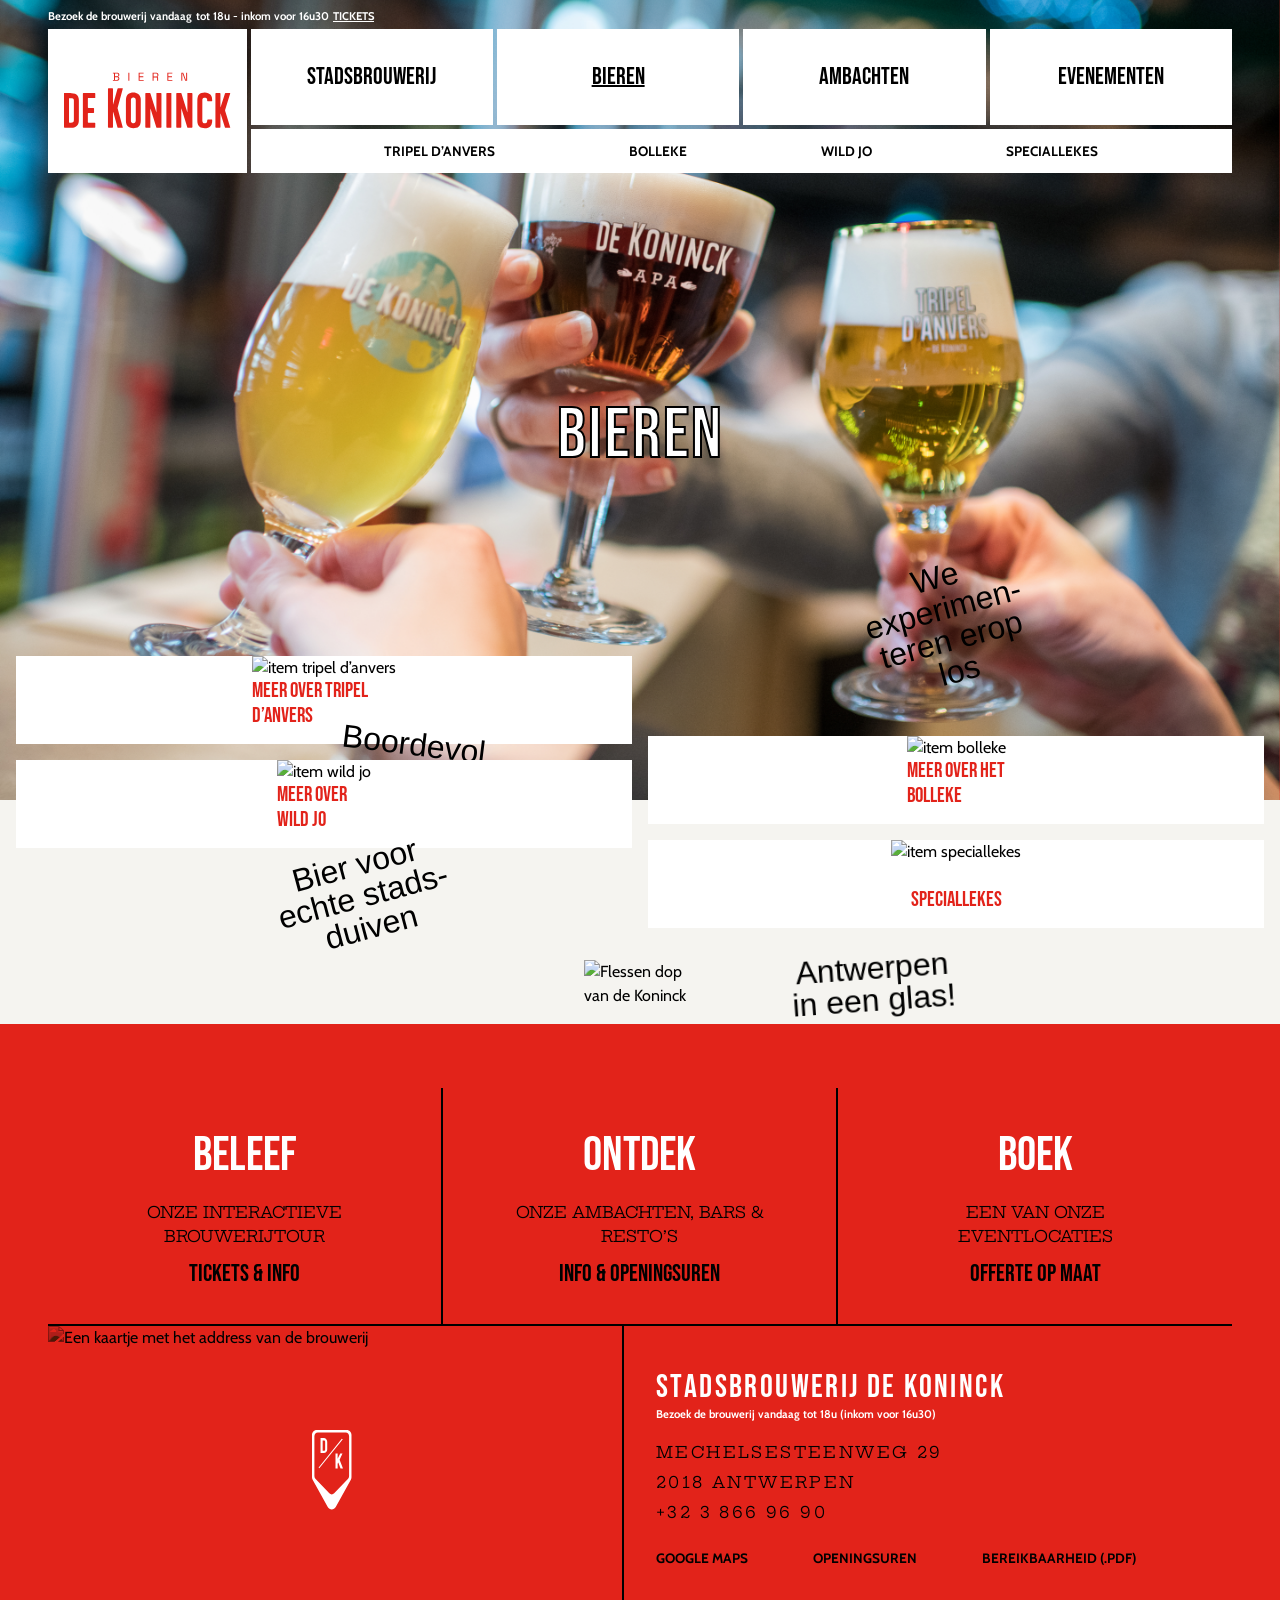
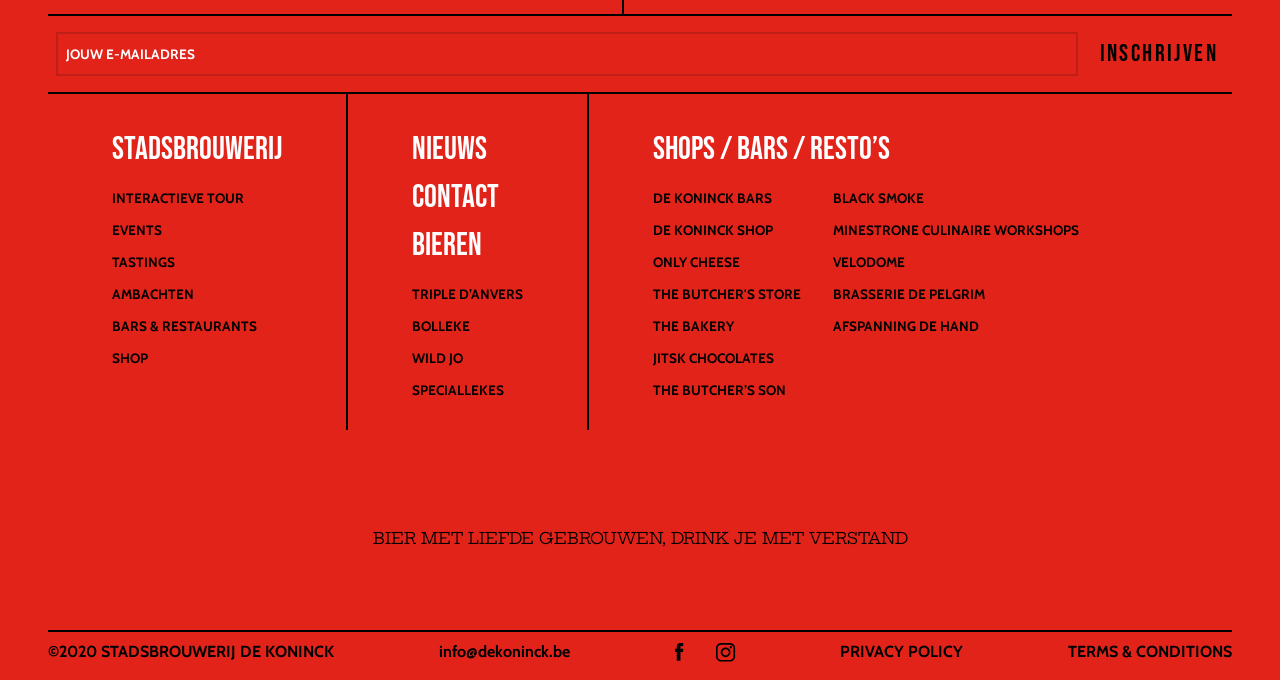
==== bieren.html @ d9da9f32 "Changed html titles" ====
<!doctype html>
<html lang="en">
  <head>
    <meta charset="UTF-8" />
    <meta name="viewport" content="width=device-width, initial-scale=1.0" />
    <meta name="robots" content="noindex,nofollow" />
    <link rel="preconnect" href="https://fonts.googleapis.com" />
    <link rel="preconnect" href="https://fonts.gstatic.com" crossorigin />
    <link
      href="https://fonts.googleapis.com/css2?family=Bebas+Neue&family=Cabin:ital,wght@0,400..700;1,400..700&family=Hepta+Slab:wght@1..900&family=Permanent+Marker&display=swap"
      rel="stylesheet" />
    <link rel="stylesheet" href="static/css/reset.css" />
    <link rel="stylesheet" href="static/css/variables.css" />
    <link rel="stylesheet" href="static/css/style.css" />
    <link rel="stylesheet" href="static/css/navigation.css" />
    <link rel="stylesheet" href="static/css/hero.css" />
    <link rel="stylesheet" href="static/css/footer.css" />
    <title>Bieren</title>
  </head>
  <body>
    <header>
      <div class="top">
        <p class="top__text">Bezoek de brouwerij vandaag<span>tot 18u - inkom voor 16u30</span><a href="#">Tickets</a></p>
        <button class="top__button"></button>
      </div>
      <nav class="nav">
        <a class="nav__logo" href="index.html">
          <svg xmlns="http://www.w3.org/2000/svg" width="201" height="67" viewBox="0 0 201 67" fill="none">
            <path
              fill-rule="evenodd"
              clip-rule="evenodd"
              d="M111.52 47.5872C111.52 47.3444 111.52 47.1016 111.52 46.8588C111.517 39.7629 111.513 32.6669 111.51 25.571C111.51 24.582 111.512 24.5815 112.53 24.5815C113.911 24.5809 115.295 24.6191 116.674 24.5655C117.392 24.5382 117.579 24.769 117.577 25.4787C117.555 36.5794 117.561 47.6796 117.561 58.7803C117.561 61.0284 117.542 63.2771 117.58 65.5246C117.591 66.1835 117.37 66.3784 116.732 66.3625C115.234 66.3249 113.734 66.3317 112.236 66.3573C111.739 66.3659 111.476 66.2177 111.323 65.7201C109.159 58.7427 106.979 51.771 104.802 44.7982C104.638 44.2727 104.47 43.7483 104.168 43.253C104.168 44.1057 104.168 44.959 104.168 45.8117C104.172 52.3222 104.176 58.8328 104.179 65.3433C104.18 66.3477 104.177 66.3494 103.161 66.3505C101.756 66.3522 100.35 66.3271 98.9461 66.3619C98.3209 66.3773 98.098 66.2046 98.0991 65.5337C98.1219 54.1759 98.1185 42.8175 98.1208 31.4591C98.1208 29.4219 98.1373 27.3842 98.1054 25.3476C98.0968 24.7747 98.2587 24.5621 98.8498 24.5735C100.395 24.6026 101.941 24.5969 103.486 24.5667C104.004 24.5564 104.215 24.7605 104.364 25.2421C106.606 32.4646 108.868 39.6802 111.127 46.8976C111.201 47.1347 111.289 47.3678 111.372 47.6026C111.421 47.5975 111.471 47.5924 111.52 47.5872Z"
              fill="#E2231A" />
            <path
              fill-rule="evenodd"
              clip-rule="evenodd"
              d="M141.49 43.2279V44.7573C141.493 51.6879 141.49 58.6185 141.509 65.5491C141.511 66.1454 141.365 66.3853 140.725 66.3682C139.227 66.3272 137.728 66.3352 136.23 66.366C135.648 66.3779 135.455 66.1761 135.455 65.5965C135.467 52.1798 135.467 38.7637 135.455 25.347C135.454 24.7719 135.634 24.5604 136.216 24.5707C137.761 24.5975 139.307 24.5929 140.851 24.569C141.329 24.5616 141.56 24.7263 141.703 25.1897C143.448 30.8236 145.211 36.4524 146.97 42.0828C147.5 43.7808 148.029 45.4794 148.562 47.1763C148.601 47.3017 148.662 47.4203 148.873 47.5297V46.7426C148.871 39.6945 148.869 32.647 148.867 25.5996C148.866 24.5781 148.864 24.5781 149.853 24.5781C151.257 24.5781 152.663 24.6106 154.067 24.5644C154.76 24.5416 154.931 24.7981 154.93 25.4565C154.913 36.8588 154.917 48.2616 154.917 59.6645C154.917 61.6076 154.899 63.5519 154.937 65.4944C154.951 66.1801 154.706 66.3808 154.041 66.3625C152.543 66.3221 151.044 66.3375 149.546 66.362C149.068 66.3699 148.829 66.1967 148.688 65.7401C147.171 60.8438 145.639 55.9515 144.111 51.0586C143.294 48.4474 142.475 45.8374 141.657 43.2268C141.601 43.2274 141.546 43.2279 141.49 43.2279Z"
              fill="#E2231A" />
            <path
              fill-rule="evenodd"
              clip-rule="evenodd"
              d="M70.9769 18.906C70.7255 19.8699 70.5044 20.7466 70.2678 21.6192C68.4108 28.4649 66.5474 35.3089 64.7024 42.1581C64.6226 42.4545 64.6414 42.8118 64.7223 43.1111C66.731 50.5467 68.7545 57.9778 70.7723 65.4106C70.8435 65.6728 70.8834 65.9436 70.9655 66.3477C70.473 66.3477 70.0843 66.3477 69.695 66.3477C68.2671 66.3483 66.8381 66.33 65.4097 66.3597C64.8796 66.3711 64.626 66.2121 64.4778 65.6728C62.953 60.1193 61.4015 54.5732 59.8556 49.0254C59.6459 48.2724 59.4287 47.5212 59.0873 46.7904C59.0873 48.0228 59.0861 49.2551 59.0879 50.4869C59.0924 55.475 59.085 60.4636 59.1192 65.4511C59.1243 66.1642 58.9208 66.391 58.2066 66.3654C56.7799 66.3147 55.3492 66.3215 53.9219 66.362C53.2533 66.3819 53.0299 66.1625 53.0327 65.487C53.0527 60.3821 53.0396 55.2766 53.0402 50.1717C53.0419 40.1722 53.0459 30.1727 53.0493 20.1732C53.0493 19.9623 53.0664 19.7496 53.0476 19.541C52.998 18.9841 53.2528 18.8131 53.792 18.8228C55.2899 18.8508 56.7902 18.8684 58.2876 18.82C58.9642 18.7977 59.1095 19.0554 59.1078 19.671C59.0884 25.6657 59.0936 31.6609 59.0913 37.6562C59.0913 37.8637 59.0913 38.0706 59.24 38.3145C59.3461 37.9537 59.4572 37.5935 59.5581 37.231C61.1974 31.3452 62.8436 25.4605 64.4618 19.5684C64.614 19.0138 64.8483 18.8143 65.424 18.8268C67.0154 18.8604 68.6086 18.8325 70.2011 18.8354C70.4246 18.8359 70.648 18.8747 70.9769 18.906Z"
              fill="#E2231A" />
            <path
              fill-rule="evenodd"
              clip-rule="evenodd"
              d="M86.5964 45.4748C86.5964 42.5724 86.5964 39.6705 86.5964 36.7681C86.5964 35.4343 86.6152 34.0993 86.589 32.7661C86.561 31.3656 85.9209 30.4753 84.7735 30.1538C82.3453 29.4738 80.7322 30.6799 80.7208 33.1845C80.7202 33.2552 80.7214 33.3253 80.7214 33.3954C80.7237 39.4807 80.7271 45.566 80.7288 51.6508C80.7288 53.7809 80.7123 55.911 80.7276 58.0405C80.7362 59.1885 81.0873 60.1768 82.2518 60.6522C84.6356 61.6252 86.5947 60.3165 86.5952 57.7623C86.5964 53.6663 86.5952 49.5708 86.5964 45.4748ZM74.6896 45.4743C74.6891 41.2819 74.6429 37.089 74.7164 32.8978C74.7398 31.5811 74.9473 30.2302 75.3132 28.9653C76.0223 26.5143 77.7785 25.0415 80.2181 24.4042C82.4565 23.8188 84.7222 23.8125 86.9646 24.366C90.0466 25.1264 91.7925 27.175 92.3802 30.2416C92.5295 31.0202 92.619 31.8222 92.6207 32.6139C92.6384 41.1388 92.6583 49.6643 92.6047 58.1887C92.5968 59.4786 92.3511 60.8067 91.9766 62.0453C91.2635 64.404 89.5501 65.8358 87.204 66.4788C84.9 67.1097 82.5659 67.1172 80.2551 66.5181C77.2734 65.7452 75.5543 63.7513 74.9638 60.7708C74.8014 59.9488 74.7079 59.0995 74.7022 58.2616C74.6765 53.9992 74.6908 49.7367 74.6896 45.4743Z"
              fill="#E2231A" />
            <path
              fill-rule="evenodd"
              clip-rule="evenodd"
              d="M6.04259 30.6885V31.6113C6.04259 40.8823 6.04316 50.1528 6.04373 59.4239C6.04373 59.5641 5.99471 59.7374 6.05798 59.8383C6.17027 60.0155 6.34184 60.2658 6.50657 60.2806C7.11077 60.3336 7.72238 60.304 8.33114 60.304C11.1526 60.3028 11.9324 59.5299 11.9324 56.7283C11.9341 49.12 11.9353 41.511 11.9307 33.9027C11.9307 33.5065 11.9011 33.1053 11.8355 32.7154C11.6406 31.5657 10.9583 30.8099 9.80231 30.7113C8.59961 30.6087 7.38095 30.6885 6.04259 30.6885ZM0.0142709 45.4389C0.0142709 38.8132 0.0137009 32.1876 0.0142709 25.5619C0.0148409 24.5809 0.0165508 24.5803 0.966741 24.5803C3.72953 24.5803 6.4946 24.5074 9.2534 24.6123C10.6146 24.6636 12.0225 24.871 13.3055 25.3105C15.801 26.1649 17.1616 28.1149 17.6598 30.6491C17.857 31.6518 17.9379 32.6926 17.9408 33.7163C17.9624 41.5595 17.967 49.4027 17.9334 57.2453C17.9282 58.4047 17.8023 59.5903 17.5372 60.7172C16.8675 63.5609 15.0081 65.2971 12.1872 65.9675C11.2832 66.1824 10.3381 66.3066 9.40958 66.3232C6.55388 66.3733 3.69704 66.3374 0.841341 66.3687C0.205221 66.3756 -0.00168913 66.1829 2.08664e-05 65.5269C0.0228209 58.8311 0.0137009 52.1347 0.0142709 45.4389Z"
              fill="#E2231A" />
            <path
              fill-rule="evenodd"
              clip-rule="evenodd"
              d="M200.63 66.3527H198.52C197.373 66.3527 196.225 66.3237 195.078 66.3653C194.508 66.3858 194.256 66.1852 194.086 65.6408C192.461 60.4356 190.81 55.2383 189.165 50.0393C189.081 49.7743 188.987 49.5127 188.779 49.247C188.762 49.4346 188.727 49.6215 188.728 49.8091C188.731 55.0303 188.729 60.2515 188.755 65.4727C188.758 66.1276 188.585 66.3886 187.884 66.3658C186.411 66.318 184.935 66.3362 183.46 66.3636C182.893 66.3744 182.675 66.1937 182.676 65.6003C182.689 52.1848 182.692 38.7682 182.678 25.3526C182.677 24.7091 182.919 24.5586 183.506 24.5706C184.98 24.6014 186.456 24.6128 187.93 24.566C188.611 24.5449 188.751 24.8157 188.748 25.4302C188.726 30.604 188.731 35.7785 188.727 40.953C188.727 41.1764 188.727 41.3993 188.881 41.6552C189.017 41.2722 189.164 40.8925 189.287 40.5049C190.896 35.4171 192.508 30.3299 194.098 25.2358C194.248 24.7541 194.466 24.5586 194.983 24.5677C196.621 24.5974 198.261 24.5774 199.899 24.5831C200.101 24.5837 200.302 24.623 200.591 24.6532C200.517 24.9656 200.473 25.2101 200.401 25.4461C198.412 31.8877 196.414 38.3258 194.446 44.7731C194.32 45.1864 194.315 45.7045 194.441 46.1177C196.366 52.4305 198.322 58.7341 200.269 65.0412C200.383 65.4139 200.476 65.7936 200.63 66.3527Z"
              fill="#E2231A" />
            <path
              fill-rule="evenodd"
              clip-rule="evenodd"
              d="M160.844 45.4548C160.844 41.2408 160.808 37.0256 160.866 32.8127C160.882 31.6323 161.058 30.4261 161.36 29.2844C161.984 26.9246 163.502 25.3064 165.853 24.5734C168.543 23.7343 171.257 23.7383 173.933 24.6241C176.333 25.4176 177.826 27.1418 178.364 29.5637C178.68 30.987 178.667 32.4833 178.796 33.9476C178.83 34.3301 178.641 34.4999 178.256 34.4982C176.617 34.4925 174.979 34.4897 173.34 34.4988C172.921 34.5011 172.761 34.3238 172.755 33.9094C172.746 33.2796 172.753 32.6395 172.645 32.0227C172.461 30.9739 171.811 30.2802 170.745 30.1297C170.109 30.0397 169.434 30.0437 168.801 30.152C167.805 30.323 167.195 30.9859 167.006 31.9817C166.924 32.4149 166.899 32.8646 166.899 33.3069C166.893 41.4773 166.893 49.6477 166.895 57.8186C166.895 60.3648 169.03 61.6946 171.351 60.6042C172.377 60.1214 172.695 59.2203 172.753 58.1908C172.855 56.4096 172.842 56.4056 174.669 56.3999C175.817 56.3965 176.964 56.4056 178.111 56.4073C178.454 56.4079 178.783 56.4147 178.796 56.8924C178.852 58.8007 178.75 60.6886 178.005 62.4801C177.202 64.4118 175.787 65.7126 173.803 66.3407C171.307 67.1313 168.772 67.1564 166.254 66.4684C163.267 65.6527 161.638 63.5762 161.093 60.6082C160.921 59.6706 160.861 58.7016 160.855 57.7457C160.83 53.6491 160.844 49.5519 160.844 45.4548Z"
              fill="#E2231A" />
            <path
              fill-rule="evenodd"
              clip-rule="evenodd"
              d="M22.7801 45.4478C22.7801 38.7748 22.7881 32.1018 22.7676 25.4294C22.7659 24.8075 22.9095 24.5653 23.5759 24.5687C28.0481 24.5921 32.5197 24.5887 36.9919 24.5681C37.5893 24.5653 37.7586 24.7842 37.7483 25.3479C37.7215 26.8692 37.717 28.3923 37.7489 29.913C37.7609 30.4847 37.5454 30.6181 37.0102 30.6124C34.529 30.5868 32.0466 30.6113 29.5648 30.5868C29.0148 30.5811 28.7805 30.6991 28.7857 31.3141C28.813 34.7791 28.8142 38.2447 28.7885 41.7098C28.7834 42.3305 29.0285 42.4445 29.5757 42.4376C31.5422 42.4126 33.5092 42.4462 35.4757 42.4177C36.0919 42.4086 36.288 42.6149 36.272 43.2305C36.2333 44.7279 36.2361 46.2276 36.2715 47.7255C36.2851 48.3206 36.0674 48.4882 35.498 48.4808C33.532 48.4534 31.565 48.4865 29.5985 48.4563C29.0011 48.4472 28.7765 48.613 28.7817 49.2457C28.809 52.664 28.8113 56.0823 28.7845 59.5006C28.7794 60.1498 28.984 60.3305 29.6236 60.3208C32.0814 60.2843 34.5404 60.3197 36.9988 60.2895C37.5899 60.2821 37.7654 60.4787 37.7535 61.0538C37.7215 62.5752 37.729 64.0976 37.7518 65.6195C37.7603 66.1536 37.5916 66.3651 37.029 66.3628C32.5334 66.3469 28.0378 66.344 23.5428 66.3674C22.8987 66.3708 22.7676 66.1234 22.7687 65.5369C22.7858 58.8405 22.7801 52.1442 22.7801 45.4478Z"
              fill="#E2231A" />
            <path
              fill-rule="evenodd"
              clip-rule="evenodd"
              d="M123.52 45.4361C123.52 38.7409 123.525 32.0457 123.509 25.3505C123.508 24.7873 123.647 24.5525 124.251 24.5673C125.701 24.6026 127.153 24.577 128.604 24.5827C129.538 24.5867 129.538 24.5924 129.538 25.5112C129.538 38.6206 129.54 51.7306 129.534 64.8401C129.534 66.5193 129.806 66.3443 127.99 66.3517C126.773 66.3568 125.555 66.3232 124.339 66.3654C123.69 66.3882 123.506 66.1693 123.508 65.5218C123.529 58.8271 123.521 52.1313 123.52 45.4361Z"
              fill="#E2231A" />
            <path d="M141.534 9.74855V0H143.804L147.202 9.01045H147.383V0H148.539V9.74855H146.269L142.885 0.724179H142.69V9.74855H141.534Z" fill="#E2231A" />
            <path d="M124.687 9.74855V0H130.689V1.05841H125.856V4.31722H130.299V5.37563H125.856V8.69014H130.758V9.74855H124.687Z" fill="#E2231A" />
            <path
              d="M106.901 9.74855V0H110.842C111.446 0 111.975 0.10677 112.43 0.32031C112.894 0.524565 113.256 0.821664 113.516 1.21161C113.776 1.59226 113.906 2.05184 113.906 2.59033V2.74352C113.906 3.38414 113.753 3.89014 113.446 4.26151C113.14 4.63288 112.778 4.88356 112.36 5.01354V5.20851C112.694 5.2178 112.968 5.32921 113.182 5.54275C113.405 5.747 113.516 6.05803 113.516 6.47582V9.74855H112.36V6.61509C112.36 6.33656 112.281 6.12302 112.123 5.97447C111.975 5.82592 111.747 5.75165 111.441 5.75165H108.071V9.74855H106.901ZM108.071 4.69323H110.731C111.371 4.69323 111.863 4.54004 112.207 4.23366C112.56 3.91799 112.736 3.48163 112.736 2.92457V2.82708C112.736 2.27002 112.564 1.8383 112.221 1.53192C111.877 1.21625 111.381 1.05841 110.731 1.05841H108.071V4.69323Z"
              fill="#E2231A" />
            <path d="M90.0537 9.74855V0H96.056V1.05841H91.2235V4.31722H95.6661V5.37563H91.2235V8.69014H96.1257V9.74855H90.0537Z" fill="#E2231A" />
            <path d="M77.6538 9.74855V0H78.8236V9.74855H77.6538Z" fill="#E2231A" />
            <path
              d="M58.9868 9.74855V8.70406H60.3516V1.04449H58.9868V0H63.875C64.4414 0 64.9427 0.102128 65.3791 0.306383C65.8247 0.510639 66.1682 0.798453 66.4096 1.16983C66.6603 1.53192 66.7857 1.95899 66.7857 2.45106V2.56248C66.7857 3.01741 66.6975 3.39342 66.5211 3.69052C66.3447 3.97834 66.1358 4.2058 65.8944 4.37292C65.653 4.53076 65.4162 4.64681 65.1841 4.72108V4.91606C65.4162 4.97176 65.6576 5.08317 65.9083 5.25029C66.159 5.40812 66.3679 5.63559 66.535 5.93269C66.7114 6.22979 66.7996 6.6058 66.7996 7.06074V7.2C66.7996 7.72921 66.6696 8.18878 66.4096 8.57872C66.159 8.95938 65.8108 9.25184 65.3652 9.45609C64.9288 9.65107 64.4274 9.74855 63.8611 9.74855H58.9868ZM61.5214 8.69014H63.7358C64.3485 8.69014 64.8174 8.54623 65.1423 8.25842C65.4673 7.9706 65.6298 7.58066 65.6298 7.08859V6.96325C65.6298 6.47118 65.4673 6.08124 65.1423 5.79343C64.8174 5.50561 64.3485 5.3617 63.7358 5.3617H61.5214V8.69014ZM61.5214 4.30329H63.7775C64.3346 4.30329 64.7802 4.16402 65.1145 3.88549C65.4487 3.59768 65.6158 3.22166 65.6158 2.75745V2.61818C65.6158 2.14468 65.4487 1.76867 65.1145 1.49014C64.7895 1.20232 64.3439 1.05841 63.7775 1.05841H61.5214V4.30329Z"
              fill="#E2231A" />
          </svg>
        </a>
        <ul class="nav__primary">
          <li class="primary__item">
            <a class="primary__link" href="index.html">stadsbrouwerij</a>
            <ul class="nav__secondary">
              <li><a class="secondary__link" href="#">Interactieve tour</a></li>
              <li><a class="secondary__link" href="#">Tastings</a></li>
              <li><a class="secondary__link" href="#">Nieuws</a></li>
              <li><a class="secondary__link" href="#">Contact</a></li>
              <li><a class="secondary__link" href="#">Tickets</a></li>
            </ul>
          </li>
          <li class="primary__item primary__item--active">
            <a class="primary__link" href="bieren.html">bieren</a>
            <ul class="nav__secondary">
              <li><a class="secondary__link" href="#">Tripel d’Anvers</a></li>
              <li><a class="secondary__link" href="bolleke.html">Bolleke</a></li>
              <li><a class="secondary__link" href="#">Wild Jo</a></li>
              <li><a class="secondary__link" href="#">Speciallekes</a></li>
            </ul>
          </li>
          <li class="primary__item">
            <a class="primary__link" href="#">ambachten</a>
            <ul class="nav__secondary">
              <li><a class="secondary__link" href="#">Smakelijke ambachten & Winkels</a></li>
              <li><a class="secondary__link" href="#">Bars & Restaurants</a></li>
            </ul>
          </li>
          <li class="primary__item">
            <a class="primary__link" href="#">evenementen</a>
            <ul class="nav__secondary">
              <li><a class="secondary__link" href="kalender.html">Kalender</a></li>
              <li><a class="secondary__link" href="#">Privéfeesten</a></li>
              <li><a class="secondary__link" href="#">Bedrijfsevents</a></li>
            </ul>
          </li>
        </ul>
        <ul class="nav__tertiary">
          <li class="tertiary__item tertiary__item--social">
            <a class="tertiary__link" href="https://www.facebook.com/BrouwerijDeKoninck/">
              <svg xmlns="http://www.w3.org/2000/svg" width="9" height="18" viewBox="0 0 9 18" fill="none">
                <path
                  fill-rule="evenodd"
                  clip-rule="evenodd"
                  d="M5.46386 5.77875V3.92651C5.46386 3.2309 5.92451 3.06873 6.24895 3.06873C6.57266 3.06873 8.24027 3.06873 8.24027 3.06873V0.010713L5.49782 0C2.45344 0 1.76063 2.28077 1.76063 3.74032V5.77875H0V8.92986H1.76063C1.76063 12.9738 1.76063 17.8464 1.76063 17.8464H5.46386C5.46386 17.8464 5.46386 12.9258 5.46386 8.92986H7.96271L8.28567 5.77875H5.46386Z"
                  fill="white" />
              </svg>
            </a>
          </li>
          <li class="tertiary__item tertiary__item--social">
            <a class="tertiary__link" href="https://www.instagram.com/dekoninck/">
              <svg xmlns="http://www.w3.org/2000/svg" width="20" height="19" viewBox="0 0 20 19" fill="none">
                <path
                  d="M13.9551 0C16.8534 0 19.2155 2.29096 19.1084 5.10156V13.4297C19.1083 16.2404 16.746 18.5303 13.8477 18.5303H5.25977C2.36158 18.5301 0.000143174 16.2403 0 13.4297V5.10156C0.000253485 2.29105 2.3617 0.000155033 5.36719 0H13.9551ZM5.25977 1.66602C3.22056 1.66627 1.61069 3.33159 1.61035 5.20508V13.5332C1.61035 15.511 3.32766 17.073 5.25977 17.0732H13.8486C15.8881 17.073 17.498 15.407 17.498 13.5332V5.20508C17.4977 3.22752 15.7806 1.66624 13.8486 1.66602H5.25977ZM9.66211 4.47656C12.3453 4.47692 14.5991 6.66298 14.4922 9.36914C14.4922 11.9716 12.2382 14.1579 9.55469 14.1582C6.87094 14.1582 4.61621 11.9717 4.61621 9.36914C4.61659 6.66275 6.87125 4.47656 9.66211 4.47656ZM9.66211 6.24609C7.94474 6.24609 6.44181 7.59972 6.44141 9.36914C6.44141 11.0348 7.83716 12.4922 9.66211 12.4922C11.3795 12.4919 12.8818 11.0346 12.8818 9.36914C12.8814 7.70395 11.3792 6.2464 9.66211 6.24609ZM14.8145 3.12402C15.1363 3.12405 15.4582 3.22757 15.6729 3.43555C15.8875 3.64371 15.9951 3.9563 15.9951 4.26855C15.9951 4.58087 15.8876 4.89335 15.6729 5.10156C15.4582 5.30966 15.1364 5.41403 14.8145 5.41406C14.4924 5.41406 14.1698 5.30977 13.9551 5.10156C13.7405 4.89335 13.6338 4.58076 13.6338 4.26855C13.6338 3.95632 13.7404 3.64371 13.9551 3.43555C14.1698 3.22734 14.4924 3.12402 14.8145 3.12402Z"
                  fill="white" />
              </svg>
            </a>
          </li>
          <li class="tertiary__item">
            <a class="tertiary__link" href="#">Tickets</a>
          </li>
        </ul>
        <ul class="header__copyright">
          <li><a class="copyright__link" href="#">©2020 STADSBROUWERIJ DE KONINCK</a></li>
          <li><a class="copyright__link" href="#">TERMS & CONDITIONS</a></li>
          <li><a class="copyright__link" href="#">PRIVACY POLICY</a></li>
          <li><a class="copyright__link" href="#">INFO@DEKONINCK.BE</a></li>
        </ul>
      </nav>
    </header>

    <main>
      <div class="hero">
        <div class="hero__content hero__content--bieren">
          <h1 class="hero__title">BIEREN</h1>
        </div>
        <picture class="hero__background">
          <source src="static/images/backgrounds/hero/bieren.avif" type="image/avif" />
          <source src="static/images/backgrounds/hero/bieren.webp" type="image/webp" />
          <img src="static/images/backgrounds/hero/bieren.png" alt="A bunch of different beers" />
        </picture>
      </div>
      <ul class="beers__list beers__list--bieren">
        <li class="beers__item beers__item--bieren">
          <div class="beers__content beers__content--bieren">
            <div class="beers__image beers__image--bieren">
              <img src="static/images/bieren/tripel-anvers.png" alt="item tripel d’anvers" />
              <p class="image__text image__text--tripel">Boordevol goesting</p>
            </div>
            <a class="beers__link beers__link--bieren" href="#">MEER OVER TRIPEL D’ANVERS</a>
          </div>
        </li>
        <li class="beers__item beers__item--bieren">
          <div class="beers__content beers__content--bieren">
            <div class="beers__image beers__image--bieren">
              <img src="static/images/bieren/bolleke.png" alt="item bolleke" />
              <p class="image__text image__text--bolleke">Antwerpen in een glas!</p>
            </div>
            <a class="beers__link beers__link--bieren" href="bolleke.html">MEER OVER HET BOLLEKE</a>
          </div>
        </li>
        <li class="beers__item beers__item--bieren">
          <div class="beers__content beers__content--bieren">
            <div class="beers__image beers__image--bieren">
              <img src="static/images/bieren/wild-jo.png" alt="item wild jo" />
              <p class="image__text image__text--jo">Bier voor echte stads- duiven</p>
            </div>
            <a class="beers__link beers__link--bieren" href="#">MEER OVER Wild Jo</a>
          </div>
        </li>
        <li class="beers__item beers__item--bieren">
          <div class="beers__content beers__content--bieren">
            <div class="beers__image beers__image--bieren">
              <img src="static/images/bieren/speciallekes.png" alt="item speciallekes" />
              <p class="image__text image__text--speciallekes">We experimen- teren erop los</p>
            </div>
            <a class="beers__link beers__link--bieren" href="#">SPECIALLEKES</a>
          </div>
        </li>
      </ul>
    </main>

    <footer>
      <div class="footer-container">
        <img class="footer__icon" src="static/images/Icons/bottlecap.svg" alt="Flessen dop van de Koninck" />
        <ul class="menu">
          <li class="menu__item">
            <h2 class="menu__heading">BELEEF</h2>
            <p class="menu__text">ONZE INTERACTIEVE BROUWERIJTOUR</p>
            <a class="menu__link" href="#">Tickets & Info</a>
          </li>
          <li class="menu__item">
            <h2 class="menu__heading">ontdek</h2>
            <p class="menu__text">ONZE AMBACHTEN, BARS & RESTO’S</p>
            <a class="menu__link" href="#">INFO & OPENINGSUREN</a>
          </li>
          <li class="menu__item">
            <h2 class="menu__heading">Boek</h2>
            <p class="menu__text">Een van onze eventlocaties</p>
            <a class="menu__link" href="#">Offerte op maat</a>
          </li>
        </ul>
        <ul class="address">
          <li class="address__item">
            <picture>
              <img class="address__img" src="static/images/backgrounds/footer/map.png" alt="Een kaartje met het address van de brouwerij" />
            </picture>
            <img class="address__pointer" src="static/images/Icons/map-pointer.svg" alt="Icoontje voor het address aan te duiden." />
          </li>
          <li class="address__item">
            <div class="address__title">
              <h3 class="address__heading">STADSBROUWERIJ DE KONINCK</h3>
              <p class="address__subheading">Bezoek de brouwerij vandaag tot 18u (inkom voor 16u30)</p>
            </div>
            <p class="address__text">Mechelsesteenweg 29<br />2018 Antwerpen<br />+32 3 866 96 90</p>
            <ul class="adress__cta">
              <li><a href="#">GOOGLE MAPS</a></li>
              <li><a href="#">OPENINGSUREN</a></li>
              <li><a href="#">BEREIKBAARHEID (.PDF)</a></li>
            </ul>
          </li>
        </ul>
        <form class="form" action="#">
          <label class="visually-hidden" for="newsletter">Schrijf je in voor onze nieuwsbrief</label>
          <input class="form__input" type="text" name="newsletter" id="newsletter" placeholder="JOUW E-MAILADRES" />
          <button class="form__button" type="submit">Inschrijven</button>
        </form>
        <ul class="pages">
          <li class="page">
            <h3 class="page__heading">STADSBROUWERIJ</h3>
            <ul class="page__links">
              <li><a href="#">INTERACTIEVE TOUR</a></li>
              <li><a href="#">EVENTS</a></li>
              <li><a href="#">TASTINGS</a></li>
              <li><a href="#">AMBACHTEN</a></li>
              <li><a href="#">BARS & RESTAURANTS</a></li>
              <li><a href="#">SHOP</a></li>
            </ul>
          </li>
          <li class="page">
            <h3 class="page__heading">NIEUWS</h3>
            <h3 class="page__heading">CONTACT</h3>
            <h3 class="page__heading">BIEREN</h3>
            <ul class="page__links">
              <li><a href="#">Triple d’anvers</a></li>
              <li><a href="#">Bolleke</a></li>
              <li><a href="#">wild jo</a></li>
              <li><a href="#">Speciallekes</a></li>
            </ul>
          </li>
          <li class="page">
            <h3 class="page__heading">SHOPS / BARS / RESTO’S</h3>
            <div class="page__collection">
              <ul class="page__links">
                <li><a href="#">De Koninck Bars</a></li>
                <li><a href="#">De Koninck Shop</a></li>
                <li><a href="#">Only Cheese</a></li>
                <li><a href="#">The Butcher's Store</a></li>
                <li><a href="#">The Bakery</a></li>
                <li><a href="#">Jitsk Chocolates</a></li>
                <li><a href="#">The Butcher’s Son</a></li>
              </ul>
              <ul class="page__links">
                <li><a href="#">Black Smoke</a></li>
                <li><a href="#">Minestrone culinaire workshops</a></li>
                <li><a href="#">VelodomE</a></li>
                <li><a href="#">Brasserie De Pelgrim</a></li>
                <li><a href="#">Afspanning De Hand</a></li>
              </ul>
            </div>
          </li>
        </ul>
        <div class="copyright">
          <p class="copyright__text">Bier met liefde gebrouwen, drink je met verstand</p>
          <ul class="copyright__menu">
            <li><a href="#">©2020 STADSBROUWERIJ DE KONINCK</a></li>
            <li><a href="#">info@dekoninck.be</a></li>
            <li>
              <ul class="socials">
                <li>
                  <a href="https://www.facebook.com/BrouwerijDeKoninck/">
                    <svg xmlns="http://www.w3.org/2000/svg" width="9" height="18" viewBox="0 0 9 18" fill="none">
                      <path
                        fill-rule="evenodd"
                        clip-rule="evenodd"
                        d="M5.46386 5.77875V3.92651C5.46386 3.2309 5.92451 3.06873 6.24895 3.06873C6.57266 3.06873 8.24027 3.06873 8.24027 3.06873V0.010713L5.49782 0C2.45344 0 1.76063 2.28077 1.76063 3.74032V5.77875H0V8.92986H1.76063C1.76063 12.9738 1.76063 17.8464 1.76063 17.8464H5.46386C5.46386 17.8464 5.46386 12.9258 5.46386 8.92986H7.96271L8.28567 5.77875H5.46386Z"
                        fill="white" />
                    </svg>
                  </a>
                </li>
                <li>
                  <a href="https://www.instagram.com/dekoninck/">
                    <svg xmlns="http://www.w3.org/2000/svg" width="20" height="19" viewBox="0 0 20 19" fill="none">
                      <path
                        d="M13.9551 0C16.8534 0 19.2155 2.29096 19.1084 5.10156V13.4297C19.1083 16.2404 16.746 18.5303 13.8477 18.5303H5.25977C2.36158 18.5301 0.000143174 16.2403 0 13.4297V5.10156C0.000253485 2.29105 2.3617 0.000155033 5.36719 0H13.9551ZM5.25977 1.66602C3.22056 1.66627 1.61069 3.33159 1.61035 5.20508V13.5332C1.61035 15.511 3.32766 17.073 5.25977 17.0732H13.8486C15.8881 17.073 17.498 15.407 17.498 13.5332V5.20508C17.4977 3.22752 15.7806 1.66624 13.8486 1.66602H5.25977ZM9.66211 4.47656C12.3453 4.47692 14.5991 6.66298 14.4922 9.36914C14.4922 11.9716 12.2382 14.1579 9.55469 14.1582C6.87094 14.1582 4.61621 11.9717 4.61621 9.36914C4.61659 6.66275 6.87125 4.47656 9.66211 4.47656ZM9.66211 6.24609C7.94474 6.24609 6.44181 7.59972 6.44141 9.36914C6.44141 11.0348 7.83716 12.4922 9.66211 12.4922C11.3795 12.4919 12.8818 11.0346 12.8818 9.36914C12.8814 7.70395 11.3792 6.2464 9.66211 6.24609ZM14.8145 3.12402C15.1363 3.12405 15.4582 3.22757 15.6729 3.43555C15.8875 3.64371 15.9951 3.9563 15.9951 4.26855C15.9951 4.58087 15.8876 4.89335 15.6729 5.10156C15.4582 5.30966 15.1364 5.41403 14.8145 5.41406C14.4924 5.41406 14.1698 5.30977 13.9551 5.10156C13.7405 4.89335 13.6338 4.58076 13.6338 4.26855C13.6338 3.95632 13.7404 3.64371 13.9551 3.43555C14.1698 3.22734 14.4924 3.12402 14.8145 3.12402Z"
                        fill="white" />
                    </svg>
                  </a>
                </li>
              </ul>
            </li>
            <li><a href="#">PRIVACY POLICY</a></li>
            <li><a href="#">TERMS & CONDITIONS</a></li>
          </ul>
        </div>
      </div>
    </footer>

    <!-- Javascript -->
    <script src="static/js/navigation.js"></script>
  </body>
</html>
---- static/css/variables.css ----
:root {
  --font-primary: "Cabin", sans-serif;
  --font-heading-1: "Bebas Neue", sans-serif;
  --font-heading-2: "Hepta Slab", sans-serif;
  --font-scripts: "Permanent Marker", sans-serif;

  --font-weight-normal: 400;
  --font-weight-bold: 700;

  --font-size-normal: 1rem;
  --font-size-semi-small: 0.85rem;
  --font-size-small: 0.7rem;
  --font-size-semi-large: 1.5rem;
  --font-size-large: 2rem;
  --font-size-xl: 3rem;
  --font-size-xxl: 4rem;
  --font-size-xxxl: 10rem;
  --font-size-giant: 35rem;

  --color-orange-primary: #e2231a;
  --color-orange-border: #bf1f17;
  --color-orange-dark: #9c1612;
  --color-white-primary: #ffffff;
  --color-white-antique: #f5f4f0;
  --color-white-ivory: #ebe8dd;
  --color-black-primary: #000000;
  --color-black-transparent: #00000091;

  --container-width-large: 75rem;
  --container-width-normal: 50rem;
  --container-width-small: 30rem;

  --padding-container: 1rem 0.5rem;

  --margin-container: 0 auto;
}
---- static/css/style.css ----
body {
  font-family: var(--font-primary);
}

.body--bolleke {
  background-color: var(--color-orange-primary);
}

.body--static {
  overflow: hidden;
}

ul {
  list-style-type: none;
  padding: 0;
}

a {
  text-decoration: none;
  color: inherit;
}

.visually-hidden {
  clip: rect(0 0 0 0);
  clip-path: inset(50%);
  height: 1px;
  overflow: hidden;
  position: absolute;
  white-space: nowrap;
  width: 1px;
}

/* Modal */
.overlay {
  background: linear-gradient(180deg, rgba(0, 0, 0, 0) 0%, rgba(0, 0, 0, 0.75) 0%);
  height: 100vh;
  width: 100vw;

  display: flex;
  justify-content: center;
  align-items: center;

  position: fixed;
  z-index: 99;
}

.modal {
  width: var(--container-width-normal);
  padding: 0 1rem;

  display: flex;
  flex-direction: column;
  gap: 0.5rem;

  z-index: 99;
}

.modal__content {
  background-image: url("../images/icons/hand-red.svg");
  background-repeat: no-repeat;
  background-position: center;

  position: relative;
  background-color: var(--color-orange-primary);
  height: 20rem;

  display: flex;
  justify-content: center;
  align-items: center;
}

.modal__logo {
  position: absolute;
  left: calc(50% - 6.3rem);
  top: calc(0% - 2.85rem);
}

.modal__logo path {
  fill: var(--color-white-primary);
}

.modal__languages {
  position: absolute;
  right: 0;
  top: 0;

  display: flex;
  padding: 0 0.25rem;
  list-style-type: none;
  gap: 0.5rem;
}

.languages__item {
  text-transform: uppercase;
  color: var(--color-white-primary);
  font-family: var(--font-heading-1);
  font-size: var(--font-size-normal);
  padding-top: 0.5rem;
  position: relative;
  font-weight: 400;
}

.languages__item--active::after {
  content: "";
  background-color: var(--color-white-primary);
  position: absolute;
  left: 0;
  top: 0;

  width: 100%;
  height: 2px;
}

.modal__title {
  color: var(--color-white-primary);
  font-weight: var(--font-weight-normal);
  font-family: var(--font-heading-1);
  font-size: var(--font-size-xxl);
  text-align: center;
  line-height: 100%;
  max-width: 35rem;
}

.modal__form {
  background-color: var(--color-white-primary);
  padding: 1rem;

  display: flex;
  justify-content: space-between;
  flex-direction: column;
  gap: 0.5rem;
}

.modal__item {
  display: flex;
  align-items: center;
  gap: 0.5rem;
}

.modal__label {
  color: var(--color-black-primary);
  font-family: var(--font-heading-2);
  font-size: var(--font-size-semi-small);
  font-weight: var(--font-weight-normal);
  text-transform: uppercase;
}

.modal__input {
  border-radius: 0.2rem;
  width: 1.25rem;
  height: 1.25rem;
}

.modal__input:checked {
  accent-color: var(--color-black-primary);
}

input:required {
  border: 2px solid var(--color-orange-border);
}

.modal__input:invalid {
  border: 2px solid var(--color-orange-border);
}

.modal__button {
  background-image: url("../images/icons/arrow.svg");
  background-repeat: no-repeat;
  background-position: center;
  background-size: contain;

  width: 10rem;
  height: 3.5rem;

  background-color: inherit;
  border: none;

  color: var(--color-black-primary);
  font-family: var(--font-heading-1);
  font-size: var(--font-size-semi-large);
  font-weight: var(--font-weight-normal);
  text-transform: uppercase;
  padding-left: 1.5rem;
  text-align: left;

  cursor: pointer;
}

/* Main */
main {
  background-color: var(--color-white-antique);
}

.main__beers {
  display: flex;
  flex-direction: column;
}

.main--bolleke {
  background-color: transparent;
}

.beers__list {
  padding: 1rem;
  height: auto;
  width: 100%;

  display: flex;
  flex-direction: column;
  gap: 1rem;
}

.beers__list--home {
  display: none;
}

.beers__list--bieren {
  padding-bottom: 6rem;
}

.beers__carousel {
  background-color: var(--color-black-primary);

  display: flex;
  justify-content: flex-end;
  align-items: center;
}

.beers__carousel img {
  padding: 2.5rem 0;
  padding-left: 1rem;
  width: 100%;
}

.beers__item {
  background-color: var(--color-white-primary);
  height: 100%;

  display: flex;
  justify-content: center;
  align-items: center;
}

.beers__content {
  padding-bottom: 1rem;

  display: flex;
  flex-direction: column;
  justify-content: center;
  align-items: center;
  gap: 0.5rem;

  position: relative;
}

.image__text {
  display: none;
}

.beers__list--home .image__text--tripel {
  transform: rotate(7deg);
  right: -6.5rem;
  top: 7rem;
}

.beers__list--home .image__text--bolleke {
  transform: rotate(-4deg);
  left: -8rem;
  top: 13.5rem;
}

.beers__list--home .image__text--jo {
  transform: rotate(-15deg);
  right: -5rem;
  top: 7.5rem;
}

.beers__list--home .image__text--speciallekes {
  transform: rotate(-15deg);
  bottom: 14rem;
  left: -2rem;
}

.beers__list--bieren .image__text--tripel {
  transform: rotate(7deg);
  right: -6.5rem;
  top: 4.5rem;
}

.beers__list--bieren .image__text--bolleke {
  transform: rotate(-4deg);
  left: -7.625rem;
  top: 13.5rem;
}

.beers__list--bieren .image__text--jo {
  transform: rotate(-15deg);
  right: -5rem;
  top: 5.5rem;
}

.beers__list--bieren .image__text--speciallekes {
  transform: rotate(-15deg);
  bottom: 15rem;
  left: -2rem;
}

.beers__link {
  color: var(--color-orange-primary);
  font-family: var(--font-heading-1);
  font-size: 1.3125rem;
  line-height: normal;
  font-weight: 400;
}

.beers__link:hover {
  text-decoration: underline;
  text-decoration-thickness: 2px;
}

.beers__grid {
  display: grid;
  grid-auto-columns: 100%;
  width: 100%;
}

.beers__gridItem {
  background-color: var(--color-orange-primary);

  display: flex;
  flex-direction: column;
  align-items: center;
  flex-shrink: 0;
  gap: 1.25rem;
}

.beers__gridItem--small {
  grid-column: span 1;
  grid-row: span 1;
}

.beers__gridItem--long {
  grid-column: span 2;
  grid-row: span 1;
}

.beers__gridItem--long,
.beers__gridItem--big {
  grid-column: span 1;
  grid-row: span 2;
}

.gridItem__background {
  height: 100%;
  width: 100%;
}
.gridItem__background img {
  object-fit: cover;
  object-position: top;
  height: 100%;
  width: 100%;
}

.details__title {
  max-width: var(--container-width-large);
  margin: var(--margin-container);

  background-repeat: no-repeat;
  background-position: center;
  background-size: contain;

  aspect-ratio: 24/7;

  display: flex;
  justify-content: center;
  align-items: flex-end;
}

.details__title--1 {
  background-image: url(../images/backgrounds/main/details-title-1.png);
  margin-top: 2rem;
}

.details__title--2 {
  background-image: url(../images/backgrounds/main/details-title-2.png);
  margin-top: 2rem;
}

.details__title--3 {
  background-image: url(../images/backgrounds/main/details-title-3.png);
  aspect-ratio: 10/1;
  margin-top: 2rem;
}

.title__content {
  display: flex;
  flex-direction: column;
  justify-content: center;
  align-items: center;
  max-width: 7rem;

  margin-bottom: -3rem;
}

.details__title--3 .title__content {
  margin-bottom: -4.5rem;
}

.title__content h2 {
  color: var(--color-white-primary);
  font-size: var(--font-size-semi-large);
  font-weight: var(--font-weight-normal);
  font-family: var(--font-heading-2);
  text-transform: uppercase;
  line-height: normal;
  text-align: center;
}

.title__content img {
  width: 2rem;
  height: 4rem;
}

.details__grid {
  max-width: var(--container-width-large);
  margin: var(--margin-container);
  margin-top: 4rem;

  display: flex;
  flex-direction: column;
  align-items: center;
}

.grid__content h2 {
  color: var(--color-white-primary);
  font-family: var(--font-heading-1);
  font-weight: var(--font-weight-normal);
  font-size: var(--font-size-xl);
  text-transform: uppercase;
  line-height: 100%;
}

.grid__content p {
  color: var(--color-white-primary);
  font-family: var(--font-heading-2);
  font-size: var(--font-size-normal);
  font-weight: var(--font-weight-normal);
  text-transform: uppercase;
  padding-bottom: 1rem;
  text-align: center;
}

.grid__main {
  width: 100%;

  display: flex;
  justify-content: space-evenly;

  border-top: 0.25rem double var(--color-white-primary);
}

.main__item {
  color: var(--color-white-primary);

  width: 100%;
  text-align: center;
  padding: 1.5rem 0;
}

.main__item:nth-child(2) {
  border-left: 2px solid var(--color-white-primary);
  border-right: 2px solid var(--color-white-primary);
}

.main__item h3 {
  font-family: var(--font-heading-2);
  font-weight: var(--font-weight-normal);
  font-size: var(--font-size-semi-large);
  text-transform: uppercase;
  line-height: 100%;
}

.main__item p {
  -webkit-text-stroke-width: 0.5px;
  -webkit-text-stroke-color: #000;

  font-family: var(--font-heading-1);
  font-weight: var(--font-weight-normal);
  font-size: var(--font-size-normal);
}

.grid__sub {
  display: grid;
  grid-template-columns: 1fr;
  width: 100%;

  border-top: 2px solid var(--color-white-primary);
}

.sub__item {
  grid-row: span 1;
  width: 100%;

  display: grid;
  grid-template-columns: 1fr 2fr;

  border: 1px solid var(--color-white-primary);
  border-right: none;
  border-left: none;
}

.sub__item:last-child {
  border-bottom: none;
}

.sub__item h3 {
  text-align: right;
  padding: 1rem;

  color: var(--color-white-primary);

  font-family: var(--font-heading-1);
  font-size: var(--font-size-normal);
  font-weight: var(--font-weight-normal);
  text-transform: uppercase;
}

.sub__item p {
  color: var(--color-white-primary);
  padding: 1rem;

  font-family: var(--font-primary);
  font-size: var(--font-size-semi-small);
  font-weight: var(--font-weight-normal);

  border-left: 2px solid var(--color-white-primary);
}

.details__text {
  max-width: var(--container-width-normal);
  padding: var(--padding-container);
  margin: var(--margin-container);
  margin-top: 3rem;

  display: flex;
  flex-direction: column;
  align-items: center;
  gap: 1rem;
}

.details__text p {
  color: var(--color-white-primary);
  font-family: var(--font-heading-1);
  font-size: var(--font-size-semi-large);
  font-weight: var(--font-weight-normal);
  text-transform: uppercase;
  line-height: normal;
  text-align: center;
}

.details__list {
  display: flex;
  flex-direction: column;
  gap: 1rem;

  max-width: var(--container-width-large);
  margin: var(--margin-container);
}

.details__img {
  aspect-ratio: 5/3;
  object-position: center;
  object-fit: cover;
}

.item__content {
  background-color: var(--color-black-primary);
  color: var(--color-white-primary);
  padding: var(--padding-container);
  margin: 0 1rem;
  margin-top: -5rem;

  position: relative;
  z-index: 1;

  display: flex;
  flex-direction: column;
  gap: 0.5rem;
}

.item__content p {
  font-family: var(--font-heading-2);
  font-size: var(--font-size-semi-small);
  font-weight: var(--font-weight-normal);
  text-transform: uppercase;
  text-align: left;
}

.item__content h3 {
  font-size: var(--font-size-large);
  font-family: var(--font-heading-1);
  font-weight: var(--font-weight-normal);
}

.item__button {
  background-image: url("../images/icons/arrow-dark.svg");
  background-repeat: no-repeat;
  background-size: contain;
  height: 3rem;
  width: 10rem;

  color: var(--color-white-primary);
  font-family: var(--font-heading-1);
  font-size: var(--font-size-semi-large);
  font-weight: var(--font-weight-normal);
  text-transform: uppercase;

  display: flex;
  align-items: center;
  padding-left: 0.75rem;
}

.photos__group {
  position: relative;
}

.photos {
  max-width: var(--container-width-large);
  padding: var(--padding-container);
  margin: var(--margin-container);
  padding-bottom: 10rem;
  padding-top: 5rem;

  display: grid;
  grid-template-columns: repeat(2, 1fr);
}

.photo {
  grid-row: span 1;
  grid-column: span 1;
  aspect-ratio: 1/1;
}

.photo img {
  object-fit: cover;
  object-position: center;
  height: 100%;
  width: 100%;
}

.photos__hashtag {
  position: absolute;
  bottom: 6.25rem;
  left: calc(50% - 3.75rem);
}

.bar {
  display: none;
}

.events__group > h2 {
  display: none;
}

.events {
  max-width: var(--container-width-large);
  padding: var(--padding-container);
  margin: var(--margin-container);

  display: flex;
  flex-direction: column;
  align-items: flex-end;

  gap: 1rem;
}

.events--apr {
  padding-bottom: 5rem;
}

.event {
  width: 100%;
  padding: 1rem;
  background-color: var(--color-white-primary);
  display: flex;
  gap: 2rem;

  position: relative;
}

.event__content {
  display: flex;
  flex-direction: column;
  gap: 0.25rem;
}

.event__sub-title {
  color: var(--color-black-primary);
  font-family: var(--font-heading-2);
  font-weight: var(--font-weight-normal);
  font-size: var(--font-size-normal);
  text-transform: uppercase;
}

.event__main-title {
  color: var(--color-orange-primary);
  font-weight: var(--font-weight-normal);
  font-family: var(--font-heading-1);
  font-size: var(--font-size-xl);
  text-transform: uppercase;
  line-height: 100%;
}

.event__event-date {
  color: var(--color-black-primary);
  font-family: var(--font-heading-2);
  font-weight: var(--font-weight-bold);
  font-size: var(--font-size-normal);
}

.event__event-date span {
  font-weight: var(--font-weight-normal);
}

.event__description {
  max-width: var(--container-width-normal);
  padding-bottom: 2rem;

  color: var(--color-black-primary);
  font-size: var(--font-size-semi-small);
  font-weight: var(--font-weight-normal);
  font-family: var(--font-primary);
}

.event__link {
  position: absolute;
  bottom: 1rem;

  color: var(--color-black-primary);
  font-family: var(--font-heading-1);
  font-weight: var(--font-weight-normal);
  font-size: var(--font-size-normal);
  text-transform: uppercase;
}

.event__link:hover {
  text-decoration: underline;
  text-decoration-thickness: 2px;
}

.date {
  display: none;
}

.date__month {
  background-color: var(--color-orange-primary);
  color: var(--color-white-primary);
  text-align: center;
}

.date__day {
  color: var(--color-orange-primary);
  font-size: var(--font-size-xxl);
  text-align: center;
}

.events--feb .event:first-child .date__month {
  background-color: var(--color-white-ivory);
}

.events--feb .event:first-child .event__main-title,
.events--feb .event:first-child .date__day {
  color: var(--color-white-ivory);
}

@media (min-width: 64rem) {
  .body--static {
    overflow: scroll;
  }

  /* Modal */
  .modal__form {
    flex-direction: row;
  }

  /* Main */
  .main__beers {
    display: flex;
    flex-direction: row;
    position: relative;
  }

  .beers__carousel {
    display: none;
  }

  .beers__list--home {
    display: flex;
    flex-direction: column;
    gap: 0;

    padding: 0;
    height: auto;
    width: 100%;

    margin-top: -4rem;
  }

  .beers__list--bieren {
    display: grid;
    grid-template-columns: repeat(2, 1fr);
    position: relative;
    margin-top: -5rem;
  }

  .beers__item--bieren {
    grid-column: span 1;
    position: relative;
  }

  .beers__item--bieren:nth-child(1),
  .beers__item--bieren:nth-child(3) {
    margin-top: -5rem;
  }

  .beers__content--bieren {
    height: 100%;
    max-width: 100%;
  }

  .beers__image > img {
    max-width: 15rem;
  }

  .beers__image--bieren {
    padding-bottom: 3rem;
  }

  .beers__link--bieren {
    position: absolute;
    bottom: 1rem;
  }

  .image__text {
    position: absolute;
    width: 11rem;

    display: block;
    color: var(--color-black-primary);
    font-family: var(--font-scripts);
    font-weight: var(--font-weight-normal);
    font-size: var(--font-size-large);
    text-align: center;
    line-height: 100%;
  }

  .beers__grid {
    grid-auto-columns: 50%;
  }

  .beers__gridItem--long {
    grid-column: span 2;
    grid-row: span 1 rem;
  }

  .beers__gridItem--big {
    grid-column: span 2;
  }

  .title__content {
    max-width: 25rem;

    margin-bottom: -3.5rem;
  }

  .details__title--3 .title__content {
    margin-bottom: -9rem;
  }

  .title__content h2 {
    font-size: var(--font-size-xxl);
  }

  .title__content img {
    width: 5rem;
    height: 9rem;
  }

  .details__text p {
    font-size: var(--font-size-xl);
  }

  .details__list {
    padding: var(--padding-container);
  }

  .details__item {
    display: flex;
    flex-direction: row;
  }

  .details__item:last-child {
    flex-direction: row-reverse;
  }

  .details__img {
    aspect-ratio: 2/1;
    object-position: center;
    object-fit: cover;
    height: 22.5rem;
  }

  .item__content {
    width: 100%;
    padding-left: 1rem;
    margin: 0;
  }

  .item__button {
    margin-top: auto;
  }

  .main__item h3 {
    font-size: var(--font-size-large);
  }

  .main__item p {
    font-size: var(--font-size-semi-large);
  }

  .grid__sub {
    display: grid;
    grid-template-columns: repeat(2, 1fr);
  }

  .sub__item {
    grid-template-columns: 1fr 3fr;
  }

  .sub__item:nth-child(5) {
    border-bottom: none;
  }

  .sub__item:nth-child(2),
  .sub__item:nth-child(4),
  .sub__item:nth-child(6) {
    border-left: 2px solid var(--color-white-primary);
  }

  .sub__item h3,
  .sub__item p {
    font-size: var(--font-size-normal);
  }

  .photos {
    grid-template-columns: repeat(3, 1fr);
    padding-bottom: 5rem;
    padding-top: 10rem;
  }

  .photos__hashtag {
    display: none;
  }

  .photos__bar {
    display: block;
    background-color: var(--color-black-primary);
    height: 34rem;
    width: 100%;

    z-index: -1;
    position: absolute;
    bottom: 0;
  }

  .events__group {
    background-image: url(../images/backgrounds/main/2025.png);
    background-repeat: no-repeat;
    background-position: top;
    padding-top: 0.5rem;
  }

  .events__group > h2 {
    color: var(--color-orange-primary);
    font-family: var(--font-heading-1);
    font-weight: var(--font-weight-normal);
    font-size: var(--font-size-xxxl);
    text-align: center;
    line-height: 100%;

    padding-top: 3rem;
    padding-bottom: 1.5rem;

    display: block;
  }

  .event {
    width: calc(100% - 4rem);
  }

  .event__description {
    padding-bottom: 0;
  }

  .event__link {
    top: calc(50% - 0.75rem);
    right: 1rem;
  }

  .date {
    display: block;
    background-color: var(--color-white-primary);
    width: 8rem;
    height: 7rem;

    text-align: center;
    font-family: var(--font-heading-1);
    font-size: var(--font-size-semi-large);
    text-transform: uppercase;
    line-height: normal;

    box-shadow: 0.5rem 0.5rem 0 black;

    margin-left: -5rem;
  }
}
---- static/css/navigation.css ----
header {
  background-color: transparent;
  padding: 0.5rem 0.5rem 0 0.5rem;
  max-width: var(--container-width-large);
  margin: var(--margin-container);

  display: flex;
  flex-direction: column;
  gap: 0.25rem;

  z-index: 2;
  position: absolute;
  left: 0;
  right: 0;
  top: 0;
}

.body--static header {
  background-color: var(--color-orange-primary);
}

/* Top */
.top {
  display: flex;
  justify-content: space-between;
}

.top__text {
  color: var(--color-white-primary);

  font-family: var(--font-primary);
  font-weight: var(--font-weight-bold);
  font-size: var(--font-size-small);

  display: flex;
  flex-direction: column;
  gap: 0.25rem;
}

.body--static .top__text {
  color: var(--color-orange-primary);
}

.top__text > span {
  font-weight: var(--font-weight-normal);
}

.top__text > a {
  display: none;
}

.top__button {
  background-color: var(--color-white-primary);
  padding: 0.5rem;
  border: none;

  display: flex;
  justify-content: center;
  align-items: center;
  gap: 0.5rem;
}

.button__text {
  color: var(--color-black-primary);
  font-family: var(--font-heading-1);
  font-weight: var(--font-weight-normal);
  font-size: var(--font-size-normal);
  text-transform: uppercase;
}

/* Navigation */
.nav {
  display: flex;
  flex-direction: column;
}

.nav--active {
  overflow: scroll;
  height: calc(100vh - 3rem);
  background-color: var(--color-black-primary);
}

.nav__logo {
  background-color: var(--color-white-primary);
  padding: 1.65rem;
  height: 7.5rem;

  display: flex;
  justify-content: center;
  align-items: center;
}

.nav--active .nav__logo {
  background-color: var(--color-orange-primary);
  border: 1px solid var(--color-white-primary);
  border-bottom: none;
}

.nav--active .nav__logo path {
  fill: var(--color-white-primary);
}

.nav__primary {
  display: none;
}

.nav--active .nav__primary {
  display: flex;
  flex-direction: column;
  gap: 1.5rem;

  border: 1px solid var(--color-white-primary);
  padding: 1rem 0.5rem;
}

.primary__item {
  display: flex;
  flex-direction: column;
  justify-content: center;
  align-items: flex-start;
  gap: 1.25rem;
}

.primary__link {
  color: var(--color-orange-primary);
  font-family: var(--font-heading-1);
  font-weight: var(--font-weight-normal);
  font-size: var(--font-size-semi-large);
  text-transform: uppercase;
  line-height: normal;
}

.primary__item--active .primary__link {
  text-decoration: underline;
  text-decoration-thickness: 2px;
}

.nav__secondary {
  display: none;
}

.nav--active .nav__secondary {
  display: flex;
  flex-direction: column;
  gap: 0.5rem;

  padding-left: 1.25rem;
}

.secondary__link {
  color: var(--color-white-primary);
  font-family: var(--font-primary);
  font-weight: var(--font-weight-bold);
  font-size: var(--font-size-semi-small);
  text-transform: uppercase;
  line-height: normal;
}

.secondary__link:hover,
.secondary__link--active {
  text-decoration: underline;
  text-decoration-thickness: 2px;
}

.nav__tertiary {
  display: none;
}

.nav--active .nav__tertiary {
  display: flex;
  align-items: center;
  width: 100%;
}

.tertiary__item {
  border: 1px solid var(--color-white-primary);
  border-top: none;
  height: 4.5rem;
  width: 100%;

  display: flex;
  justify-content: center;
  align-items: center;
}

.tertiary__item--social {
  width: 6rem;
}

.tertiary__link {
  color: var(--color-white-primary);
  font-family: var(--font-primary);
  font-weight: var(--font-weight-bold);
  font-size: var(--font-size-semi-small);
  text-transform: uppercase;
  line-height: normal;
}

/* Copyright */
.header__copyright {
  display: none;
}

.nav--active .header__copyright {
  padding-top: 1rem;
  padding-bottom: 0.5rem;

  display: flex;
  flex-direction: column;
  justify-content: center;
  align-items: center;
  gap: 0.25rem;

  border-left: 1px solid var(--color-white-primary);
  border-right: 1px solid var(--color-white-primary);
}

.header__copyright .copyright__link {
  color: var(--color-white-primary);
  font-family: var(--font-primary);
  font-weight: var(--font-weight-bold);
  font-size: var(--font-size-small);
  text-transform: uppercase;
  line-height: normal;
}

@media (min-width: 64rem) {
  /* Header */
  .body--static header {
    background-color: transparent;
  }

  .top__text {
    flex-direction: row;
    align-items: center;
  }

  .body--static .top__text {
    color: var(--color-white-primary);
  }

  .top__text > span {
    font-weight: var(--font-weight-bold);
  }

  .top__text > a {
    display: inline;
    text-decoration: underline;
    text-decoration-thickness: 1px;
    text-transform: uppercase;
  }

  .top__button {
    display: none;
  }

  /* Navigation */
  .nav {
    flex-direction: row;
    gap: 0.25rem;
  }

  .nav--active {
    background-color: transparent;
    overflow: hidden;
    height: 100%;
  }

  .nav__logo {
    max-width: 16.5rem;
    padding: 0 1rem;
    height: 9rem;
  }

  .nav--active .nav__logo {
    background-color: var(--color-white-primary);
    border: none;
  }

  .nav--active .nav__logo path {
    fill: var(--color-orange-primary);
  }

  .nav__primary {
    position: relative;

    display: grid;
    grid-template-columns: repeat(4, 1fr);
    gap: 0.25rem;

    height: 6rem;
    width: 100%;
  }

  .nav--active .nav__primary {
    flex-direction: row;
    gap: 0.25rem;

    border: none;
    padding: 0;
  }

  .primary__item {
    background-color: var(--color-white-primary);
    height: 6rem;
    width: 100%;

    display: flex;
    justify-content: center;
    align-items: center;
  }

  .primary__link {
    color: var(--color-black-primary);
  }

  .primary__link:hover {
    text-decoration: underline;
    text-decoration-thickness: 2px;
  }

  .nav__secondary,
  .nav--active .nav__secondary {
    display: none;
  }

  .primary__item--active > .nav__secondary {
    background-color: var(--color-white-primary);
    padding-left: 0;

    display: flex;
    flex-direction: row;
    justify-content: space-evenly;
    align-items: center;

    height: 2.75rem;
    width: 100%;

    position: absolute;
    bottom: -3rem;
    left: 0;
  }

  .secondary__link {
    color: var(--color-black-primary);
  }

  .nav--active .nav__tertiary {
    display: none;
  }

  .nav--active .header__copyright {
    display: none;
  }
}
---- static/css/hero.css ----
.hero {
  background-color: var(--color-orange-primary);
  height: var(--container-width-normal);
  width: 100%;

  position: relative;
}

.hero--details {
  height: 100%;
  padding: var(--padding-container);
  padding-top: 10rem;
}

.hero__introduction {
  max-width: calc(var(--container-width-large) - 1rem);
  margin: var(--margin-container);

  border: 2px solid var(--color-white-primary);
  border-bottom: none;
  border-top: none;

  display: flex;
  flex-direction: column;
  justify-content: center;
  align-items: center;
  gap: 1rem;

  position: relative;
}

.introduction__title {
  width: 99vw;
  aspect-ratio: 3/1;

  display: flex;
  align-items: center;
  justify-content: center;

  background-image: url(../images/backgrounds/hero/bolleke.png);
  background-repeat: no-repeat;
  background-position: center;
  background-size: contain;
}

.introduction__title h2 {
  text-align: center;
  font-size: var(--font-size-large);
  font-family: var(--font-heading-2);
  font-weight: var(--font-weight-normal);
  text-transform: uppercase;

  padding: 0 4.5rem;
  width: 25rem;
}

.introduction__image {
  width: 13.5rem;
  height: 22.5rem;
}

.introduction__opening {
  color: #000;
  text-align: center;
  font-family: var(--font-heading-2);
  font-size: var(--font-size-normal);
  font-weight: 400;

  padding: var(--padding-container);
  padding-bottom: 1rem;
}

.hero__description {
  padding: 0.5rem 1rem;
  max-width: calc(var(--container-width-large) - 1rem);
  margin: var(--margin-container);

  background-color: var(--color-white-primary);
  font-family: var(--font-primary);

  position: relative;
}

.hero__description h3 {
  color: var(--color-orange-primary);
  font-size: var(--font-size-small);
  font-weight: var(--font-weight-bold);
  text-transform: uppercase;
  line-height: normal;

  padding-bottom: 0.25rem;
}

.hero__description p {
  font-size: var(--font-size-semi-small);
  line-height: 1.25rem;

  padding-bottom: 1.75rem;
}

.description__image {
  margin-bottom: -2.75rem;
}

.hero__content {
  display: flex;
  flex-direction: column;
  justify-content: center;
  align-items: center;

  z-index: 1;
}

.hero__content--index {
  position: absolute;
  top: calc(50% - 7.25rem);
  right: 0;
  left: 0;

  gap: 3rem;
}

.hero__content--bieren {
  position: absolute;
  top: 50%;
  right: 0;
  left: 0;

  gap: 0;
}

.hero__content--kalender {
  position: absolute;
  top: 50%;
  right: 0;
  left: 0;

  gap: 1rem;
}

.hero__link {
  text-align: center;
  color: var(--color-white-primary);
  -webkit-text-stroke-color: var(--color-black-primary);
  text-transform: uppercase;

  display: flex;
  flex-direction: column;
  gap: 1rem;
}

.hero__title {
  color: var(--color-white-primary);
  -webkit-text-stroke-width: 2px;
  -webkit-text-stroke-color: #000;
  font-family: var(--font-heading-1);
  font-size: 4.5rem;
  font-style: normal;
  font-weight: 400;
  line-height: 4.4375rem; /* 98.611% */
  letter-spacing: 0.125rem;
  text-transform: uppercase;
}

.link__text {
  width: 12.5rem;
}

.link__text--small {
  -webkit-text-stroke-width: 0.5px;
  font-family: var(--font-heading-2);
  font-size: var(--font-size-normal);
  line-height: normal;
}

.link__text--big {
  -webkit-text-stroke-width: 1px;
  font-family: var(--font-heading-1);
  font-size: var(--font-size-large);
  line-height: normal;
}

.hero__socials {
  display: none;
}

.hero__tickets {
  display: none;
}

.hero__background,
.hero__background img {
  object-fit: cover;
  height: 100%;
  width: 100%;
}

@media (min-width: 64rem) {
  .introduction__title h2 {
    font-size: var(--font-size-xl);
    width: 30rem;
  }

  .introduction__image {
    width: 100%;
    max-width: 25rem;
    height: auto;

    position: absolute;
    bottom: -12.5rem;
    left: 5rem;

    z-index: 1;
  }

  .hero__description {
    height: 25rem;
    position: relative;
  }

  .hero__description p {
    font-size: var(--font-size-normal);
    line-height: 150%;
  }

  .introduction__opening,
  .description__content {
    padding-top: 1.5rem;
    margin-left: auto;
    margin-right: 5rem;
    width: 45%;
  }

  .introduction__opening {
    font-size: var(--font-size-semi-large);
    line-height: 120%;
    text-align: left;
  }

  .description__image {
    position: absolute;
    bottom: 0.5rem;
  }

  .hero__content {
    top: 50%;

    flex-direction: row;
    justify-content: center;
    align-items: center;
    gap: 10rem;
  }

  .hero__content--kalender {
    flex-direction: column;
    gap: 1rem;
  }

  .hero__socials {
    position: absolute;
    bottom: 5rem;
    left: 1rem;

    display: flex;
    flex-direction: column;
    justify-content: center;
    align-items: center;
    gap: 1rem;

    z-index: 1;
  }

  .hero__tickets {
    position: absolute;
    bottom: 1rem;
    right: 1rem;

    display: flex;
    align-items: center;

    z-index: 1;
  }

  .tickets__text {
    background-color: var(--color-white-primary);
    padding: 0.5rem;
    color: var(--color-black-primary);
    font-family: var(--font-primary);
    font-weight: var(--font-weight-bold);
    font-size: var(--font-size-semi-small);
    text-transform: uppercase;
    line-height: normal;
    padding-right: 1rem;
  }

  .tickets__icon {
    background-color: var(--color-orange-primary);
    border-radius: 50%;
    aspect-ratio: 1/1;
    padding: 0.5rem;

    display: flex;
    justify-content: center;
    align-items: center;

    margin-left: -0.5rem;
  }
}
---- static/css/footer.css ----
footer {
  background-color: var(--color-orange-primary);
  background-image: url("../images/backgrounds/footer/dekoninck.png");
  background-repeat: no-repeat;
  background-position: bottom;
  background-size: contain;
  position: relative;
}

.footer-container {
  max-width: var(--container-width-large);
  padding: var(--padding-container);
  margin: var(--margin-container);
}

.footer__icon {
  width: 7rem;
  aspect-ratio: 1/1;

  position: absolute;
  top: -4rem;
  left: calc(50% - 3.5rem);
}

.menu {
  margin-top: 3rem;

  display: flex;
  flex-direction: column;
  justify-content: space-between;
  text-align: center;
}

.menu__item {
  width: 100%;
  padding: 2rem 4rem;

  display: flex;
  flex-direction: column;
  gap: 0.5rem;

  border-bottom: 2px solid var(--color-black-primary);
}

.menu__heading {
  color: var(--color-white-primary);
  font-family: var(--font-heading-1);
  font-size: var(--font-size-xl);
  text-transform: uppercase;
  font-style: normal;
  font-weight: 400;
}

.menu__text {
  color: var(--color-black-primary);
  font-family: var(--font-heading-2);
  font-size: var(--font-size-normal);
  text-transform: uppercase;
}

.menu__link {
  color: var(--color-black-primary);
  font-family: var(--font-heading-1);
  font-size: var(--font-size-semi-large);
  text-transform: uppercase;
}

.menu__link:hover {
  text-decoration: underline;
  text-decoration-thickness: 2px;
}

.address {
  display: flex;
  flex-direction: column;
  text-align: center;
  gap: 0.75rem;
}

.address__item {
  width: 100%;

  display: flex;
  flex-direction: column;
  gap: 1rem;

  position: relative;
}

.address__img {
  width: 100%;
  height: 18rem;
  object-fit: cover;
  object-position: center;
  mix-blend-mode: multiply;
}

.address__pointer {
  height: 5rem;

  position: absolute;
  top: calc(50% - 2.5rem);
  left: calc(50% - 1.5rem);
}

.address__heading {
  color: var(--color-white-primary);
  font-weight: var(--font-weight-normal);
  font-family: var(--font-heading-1);
  font-size: var(--font-size-large);
  text-transform: uppercase;
  letter-spacing: 0.15rem;
  line-height: normal;
}

.address__subheading {
  color: var(--color-white-primary);
  font-weight: var(--font-weight-bold);
  font-size: var(--font-size-small);
  line-height: normal;
}

.address__text {
  color: var(--color-black-primary);
  font-family: var(--font-heading-2);
  font-size: var(--font-size-normal);
  font-weight: var(--font-weight-normal);
  line-height: 1.875rem;
  text-transform: uppercase;
  letter-spacing: 0.15rem;
}

.adress__cta {
  display: flex;
  flex-direction: column;
  gap: 0.25rem;

  color: var(--color-black-primary);
  font-size: var(--font-size-semi-small);
  font-weight: var(--font-weight-bold);
  line-height: 1.875rem;
}

.adress__cta a:hover {
  text-decoration: underline;
  text-decoration-thickness: 2px;
}

.form {
  display: flex;
  flex-direction: column;
  align-items: center;
  padding: 1rem 0.5rem;

  gap: 1rem;

  border-top: 2px solid var(--color-black-primary);
}

.form__input {
  width: 100%;
  max-width: 70rem;
  background-color: var(--color-orange-primary);
  border: 2px solid var(--color-orange-border);
  color: var(--color-white-primary);
  padding: 0.5rem;
}

.form__input::placeholder {
  color: var(--color-white-primary);
  font-size: var(--font-size-semi-small);
  font-weight: var(--font-weight-bold);
  text-transform: uppercase;
}

.form__button {
  text-align: center;
  font-family: var(--font-heading-1);
  font-size: var(--font-size-semi-large);
  font-weight: var(--font-weight-normal);
  text-transform: uppercase;
  letter-spacing: 0.15rem;

  background-color: var(--color-orange-primary);
  border: none;
}

.form__button:hover {
  text-decoration: underline;
  text-decoration-thickness: 2px;
}

.pages {
  border-top: 2px solid var(--color-black-primary);

  display: flex;
  flex-direction: column;
}

.page {
  display: flex;
  flex-direction: column;

  padding: 2rem 1rem;
  border-bottom: 2px solid var(--color-black-primary);
}

.page__heading {
  color: var(--color-white-primary);
  font-family: var(--font-heading-1);
  font-size: var(--font-size-large);
  font-weight: var(--font-weight-normal);
  text-transform: uppercase;
}

.page__collection {
  display: flex;
  flex-direction: column;
  gap: 1rem;
}

.page__links {
  padding-top: 1rem;

  color: var(--color-black-primary);
  font-size: var(--font-size-semi-small);
  font-weight: var(--font-weight-bold);
  text-transform: uppercase;
  line-height: normal;

  display: flex;
  flex-direction: column;
  gap: 1rem;
}

.page__links a:hover {
  text-decoration: underline;
  text-decoration-thickness: 2px;
}

.copyright {
  display: flex;
  flex-direction: column;
  align-items: center;
  gap: 3rem;
}

.copyright__text {
  max-width: 36rem;
  text-align: center;
  font-family: var(--font-heading-2);
  font-size: var(--font-primary);
  font-weight: var(--font-weight-normal);
  text-transform: uppercase;
  padding-top: 3rem;
}

.copyright__menu {
  display: flex;
  flex-direction: column;
  justify-content: center;
  align-items: center;
  gap: 1rem;

  padding-top: 0.5rem;
  border-top: 2px solid var(--color-black-primary);
  font-weight: var(--font-weight-bold);
}

.socials {
  display: flex;
  gap: 2rem;
}

.socials path {
  fill: var(--color-black-primary);
}

@media (min-width: 64rem) {
  /* Footer */
  .menu {
    flex-direction: row;
  }

  .menu__item {
    border-right: 2px solid var(--color-black-primary);
    &:last-child {
      border-right: none;
    }
  }

  .address {
    flex-direction: row;
    align-items: center;
    text-align: left;
    gap: 2rem;
  }

  .address__img {
    border-right: 2px solid var(--color-black-primary);
  }

  .adress__cta {
    flex-direction: row;
    justify-content: space-between;

    width: 30rem;
  }

  .form {
    flex-direction: row;
    justify-content: space-between;
    align-items: center;
  }

  .pages {
    flex-direction: row;
  }

  .page {
    padding: 2rem 4rem;
    border-right: 2px solid var(--color-black-primary);
    border-bottom: none;

    &:last-child {
      border-right: none;
    }
  }

  .page__collection {
    flex-direction: row;
    gap: 2rem;
  }

  .copyright {
    padding-top: 3rem;
    gap: 5rem;
  }

  .copyright__menu {
    flex-direction: row;
    justify-content: space-between;
    align-items: center;
    width: 100%;
    gap: 1rem;
  }
}
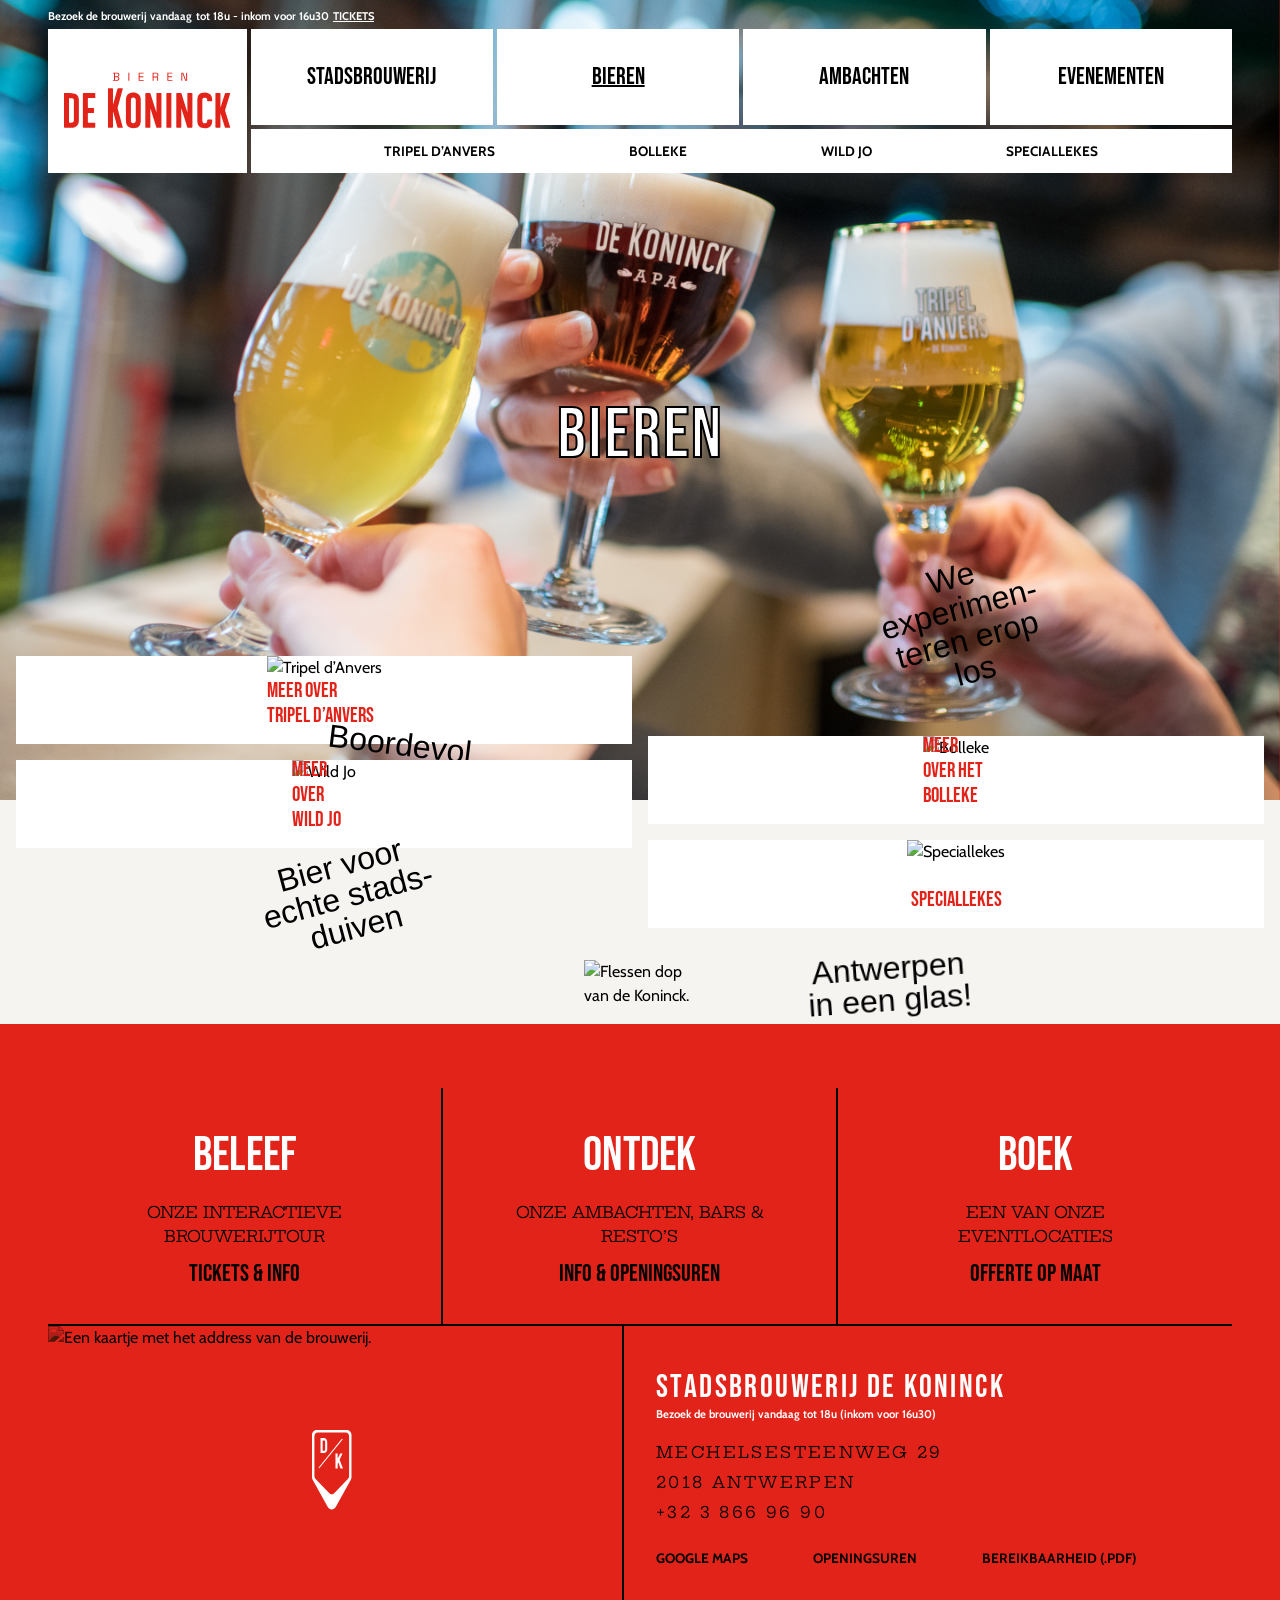
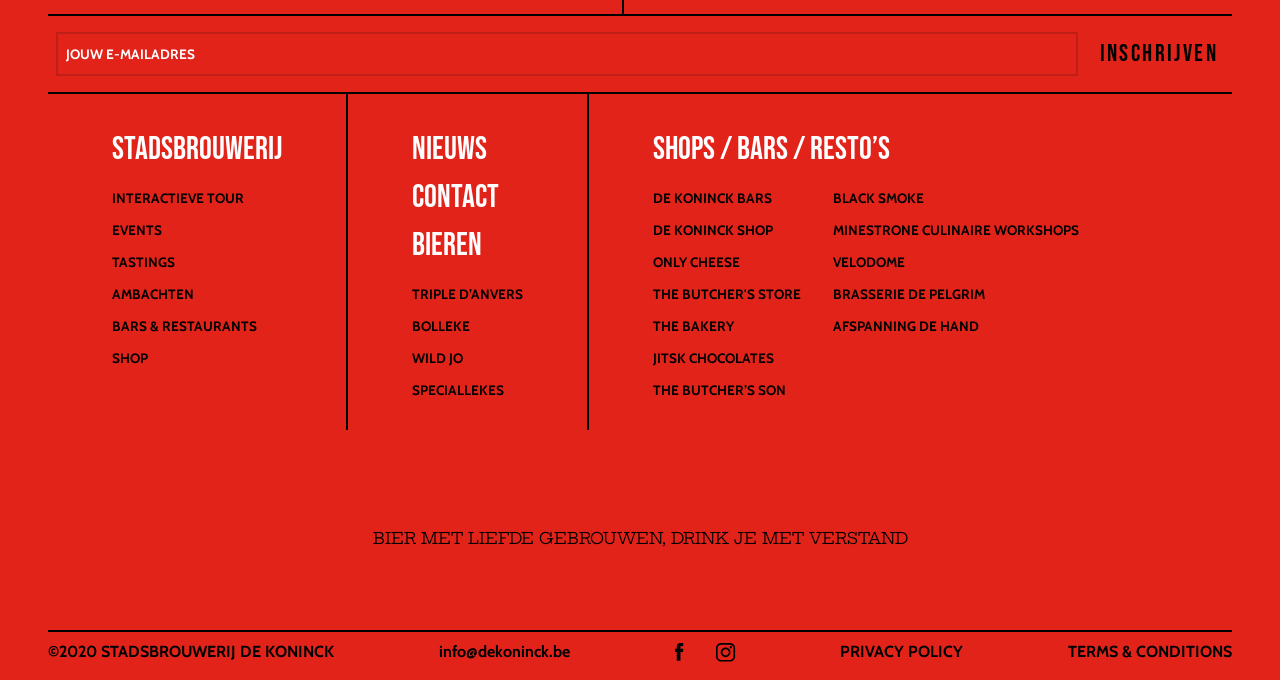
==== commit d1e608d8: "Changed and added alt text for images" ====
--- a/bieren.html
+++ b/bieren.html
@@ -161,14 +161,14 @@
         <picture class="hero__background">
           <source src="static/images/backgrounds/hero/bieren.avif" type="image/avif" />
           <source src="static/images/backgrounds/hero/bieren.webp" type="image/webp" />
-          <img src="static/images/backgrounds/hero/bieren.png" alt="A bunch of different beers" />
+          <img src="static/images/backgrounds/hero/bieren.png" alt="Een afbeelding die meerdere bieren toont van de brouwerij." />
         </picture>
       </div>
       <ul class="beers__list beers__list--bieren">
         <li class="beers__item beers__item--bieren">
           <div class="beers__content beers__content--bieren">
             <div class="beers__image beers__image--bieren">
-              <img src="static/images/bieren/tripel-anvers.png" alt="item tripel d’anvers" />
+              <img src="static/images/bieren/tripel-anvers.png" alt="Tripel d’Anvers" />
               <p class="image__text image__text--tripel">Boordevol goesting</p>
             </div>
             <a class="beers__link beers__link--bieren" href="#">MEER OVER TRIPEL D’ANVERS</a>
@@ -177,7 +177,7 @@
         <li class="beers__item beers__item--bieren">
           <div class="beers__content beers__content--bieren">
             <div class="beers__image beers__image--bieren">
-              <img src="static/images/bieren/bolleke.png" alt="item bolleke" />
+              <img src="static/images/bieren/bolleke.png" alt="Bolleke" />
               <p class="image__text image__text--bolleke">Antwerpen in een glas!</p>
             </div>
             <a class="beers__link beers__link--bieren" href="bolleke.html">MEER OVER HET BOLLEKE</a>
@@ -186,7 +186,7 @@
         <li class="beers__item beers__item--bieren">
           <div class="beers__content beers__content--bieren">
             <div class="beers__image beers__image--bieren">
-              <img src="static/images/bieren/wild-jo.png" alt="item wild jo" />
+              <img src="static/images/bieren/wild-jo.png" alt="Wild Jo" />
               <p class="image__text image__text--jo">Bier voor echte stads- duiven</p>
             </div>
             <a class="beers__link beers__link--bieren" href="#">MEER OVER Wild Jo</a>
@@ -195,7 +195,7 @@
         <li class="beers__item beers__item--bieren">
           <div class="beers__content beers__content--bieren">
             <div class="beers__image beers__image--bieren">
-              <img src="static/images/bieren/speciallekes.png" alt="item speciallekes" />
+              <img src="static/images/bieren/speciallekes.png" alt="Speciallekes" />
               <p class="image__text image__text--speciallekes">We experimen- teren erop los</p>
             </div>
             <a class="beers__link beers__link--bieren" href="#">SPECIALLEKES</a>
@@ -206,7 +206,7 @@
 
     <footer>
       <div class="footer-container">
-        <img class="footer__icon" src="static/images/Icons/bottlecap.svg" alt="Flessen dop van de Koninck" />
+        <img class="footer__icon" src="static/images/Icons/bottlecap.svg" alt="Flessen dop van de Koninck." />
         <ul class="menu">
           <li class="menu__item">
             <h2 class="menu__heading">BELEEF</h2>
@@ -227,7 +227,7 @@
         <ul class="address">
           <li class="address__item">
             <picture>
-              <img class="address__img" src="static/images/backgrounds/footer/map.png" alt="Een kaartje met het address van de brouwerij" />
+              <img class="address__img" src="static/images/backgrounds/footer/map.png" alt="Een kaartje met het address van de brouwerij." />
             </picture>
             <img class="address__pointer" src="static/images/Icons/map-pointer.svg" alt="Icoontje voor het address aan te duiden." />
           </li>
--- a/static/css/navigation.css
+++ b/static/css/navigation.css
@@ -202,8 +202,7 @@
 }
 
 .nav--active .header__copyright {
-  padding-top: 1rem;
-  padding-bottom: 0.5rem;
+  padding: 1rem 0;
 
   display: flex;
   flex-direction: column;
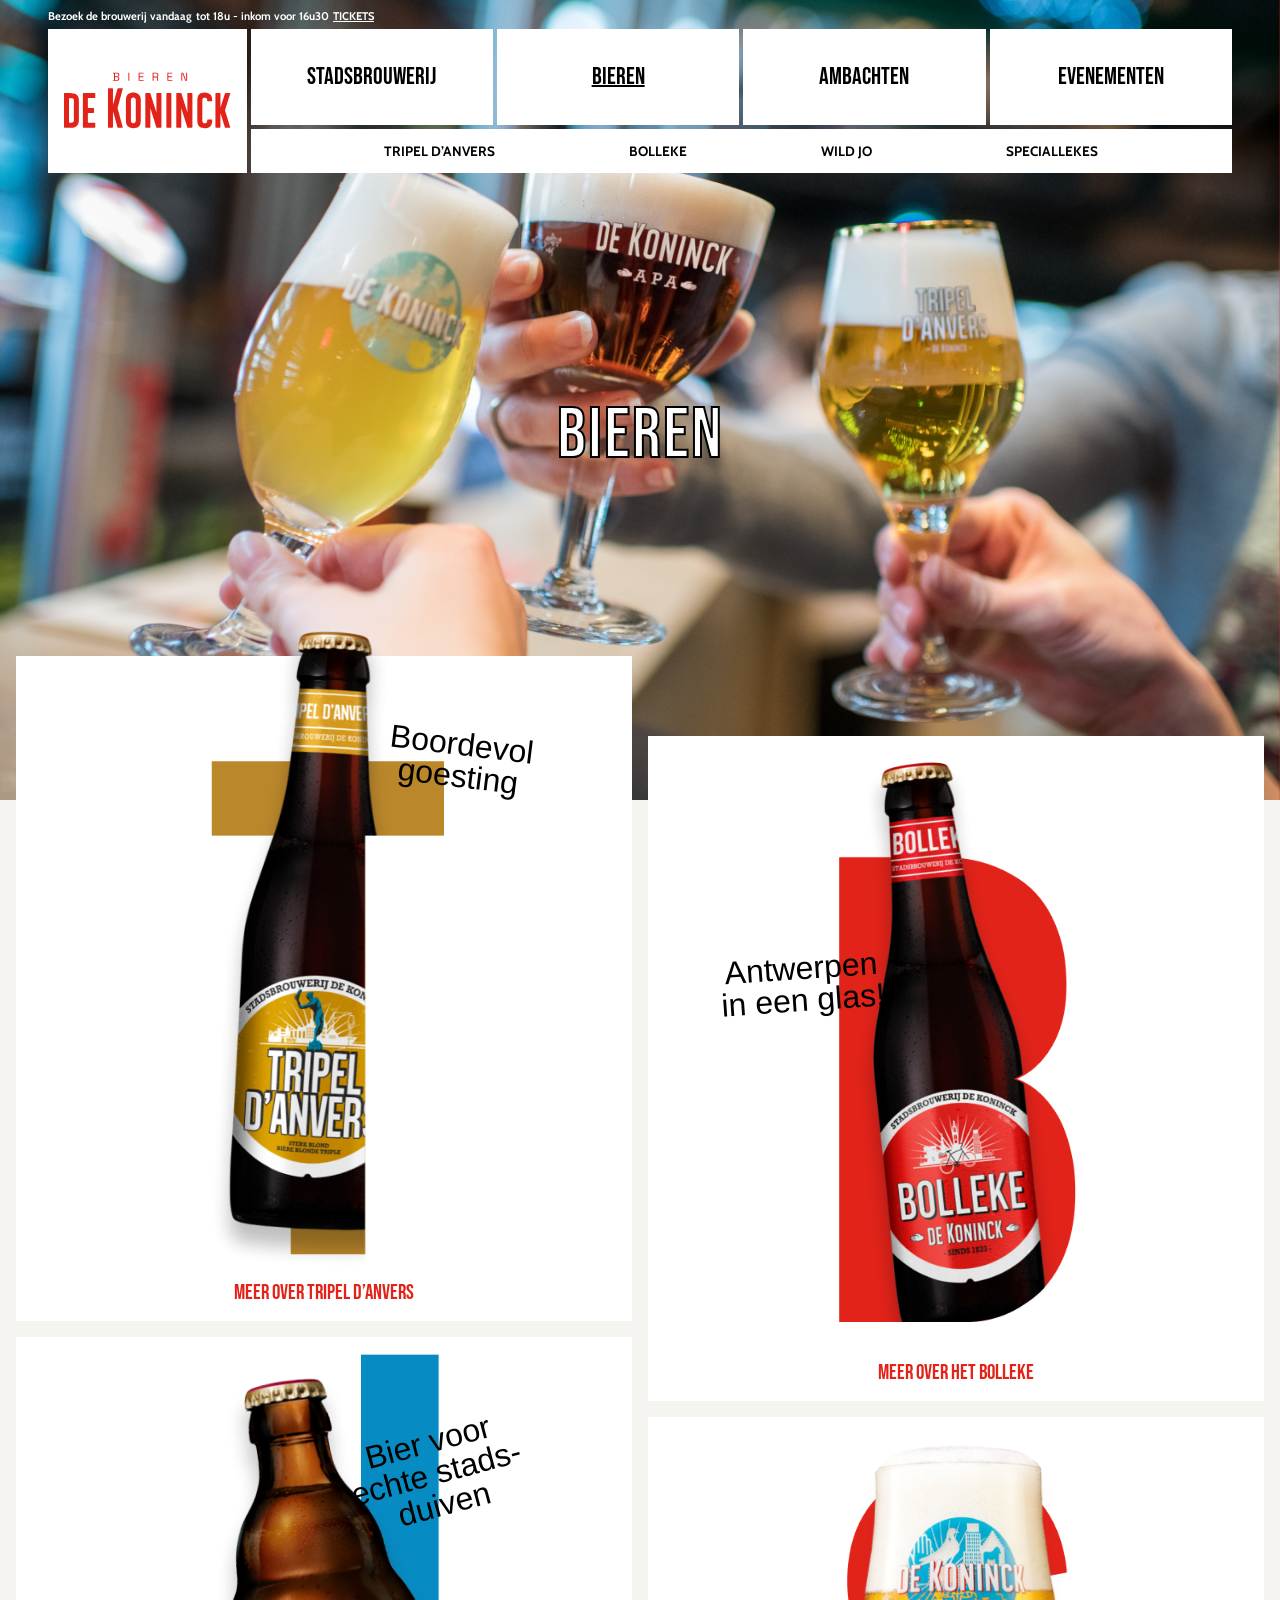
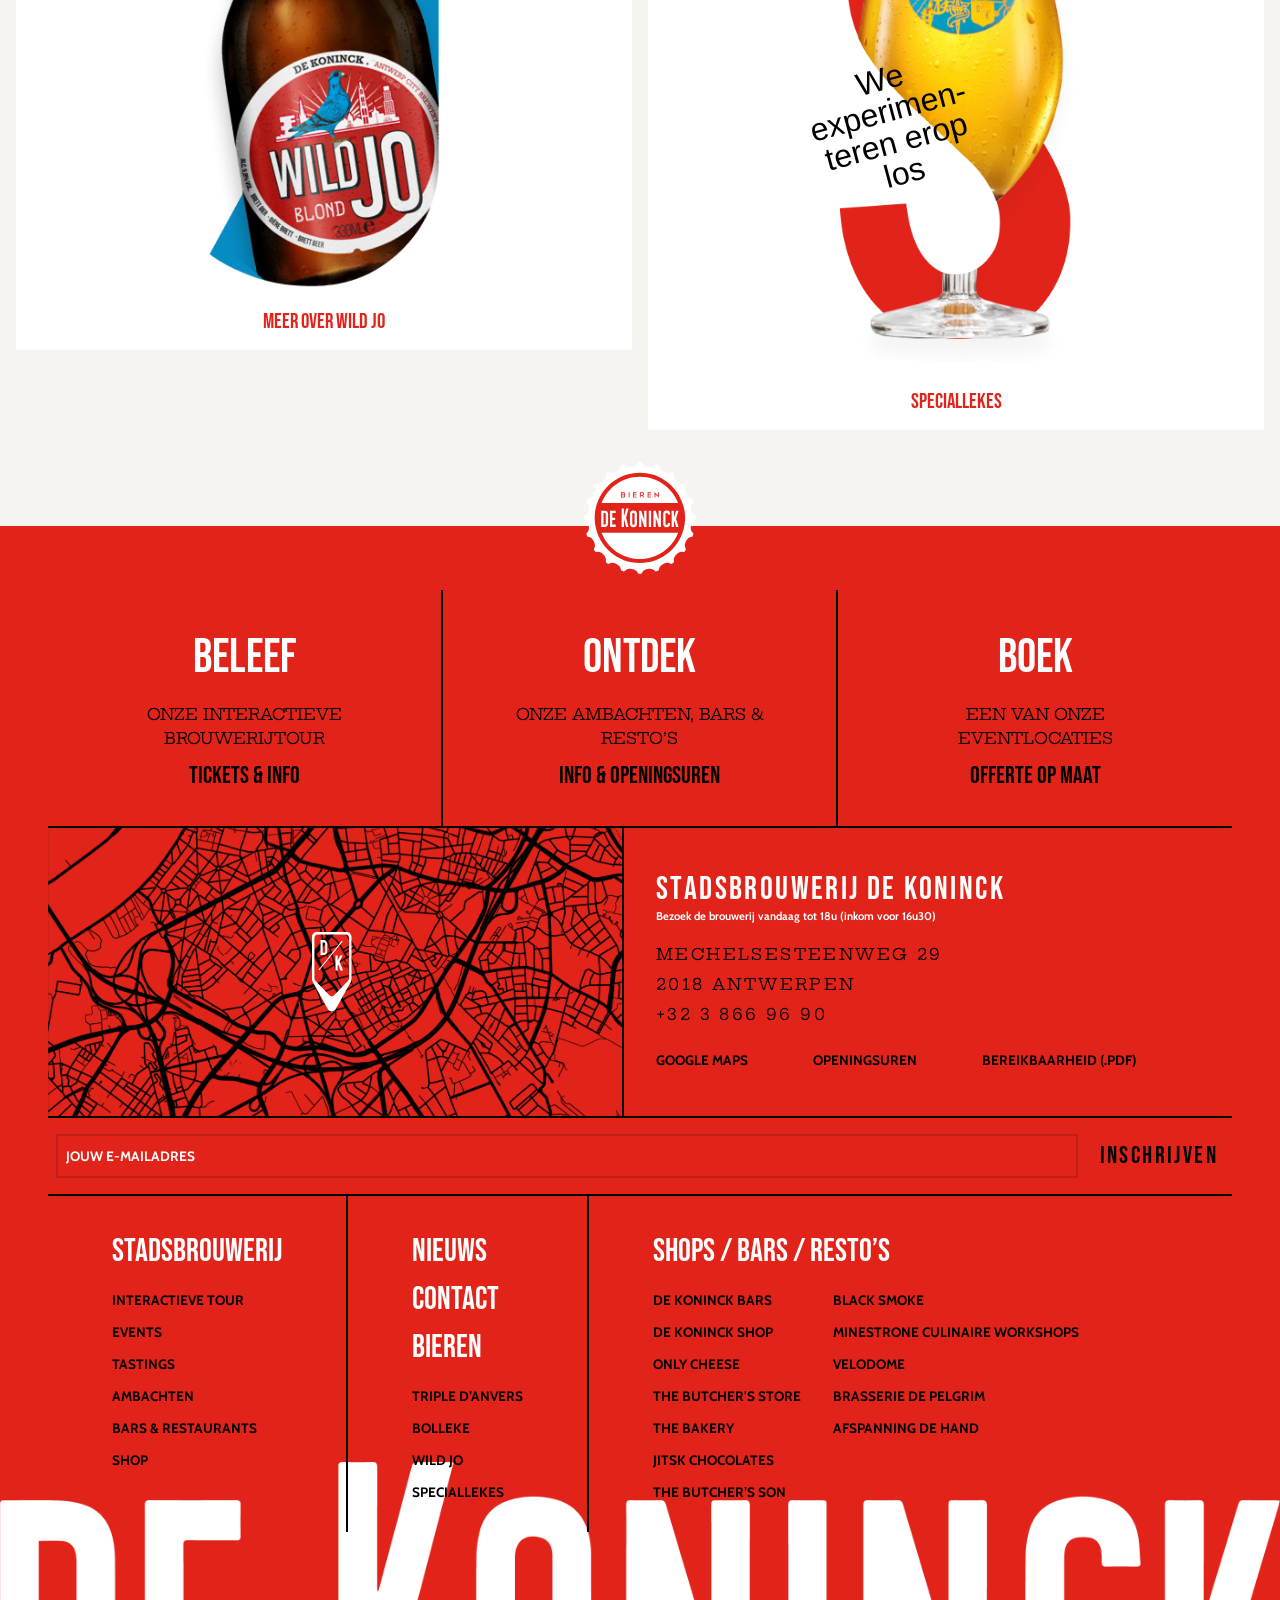
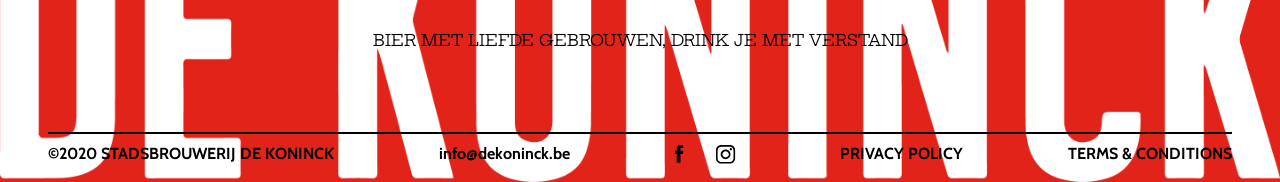
==== commit cb6b7871: "Fixed footer file paths" ====
--- a/bieren.html
+++ b/bieren.html
@@ -206,7 +206,7 @@
 
     <footer>
       <div class="footer-container">
-        <img class="footer__icon" src="static/images/Icons/bottlecap.svg" alt="Flessen dop van de Koninck." />
+        <img class="footer__icon" src="static/images/icons/bottlecap.svg" alt="Flessen dop van de Koninck." />
         <ul class="menu">
           <li class="menu__item">
             <h2 class="menu__heading">BELEEF</h2>
@@ -229,7 +229,7 @@
             <picture>
               <img class="address__img" src="static/images/backgrounds/footer/map.png" alt="Een kaartje met het address van de brouwerij." />
             </picture>
-            <img class="address__pointer" src="static/images/Icons/map-pointer.svg" alt="Icoontje voor het address aan te duiden." />
+            <img class="address__pointer" src="static/images/icons/map-pointer.svg" alt="Icoontje voor het address aan te duiden." />
           </li>
           <li class="address__item">
             <div class="address__title">
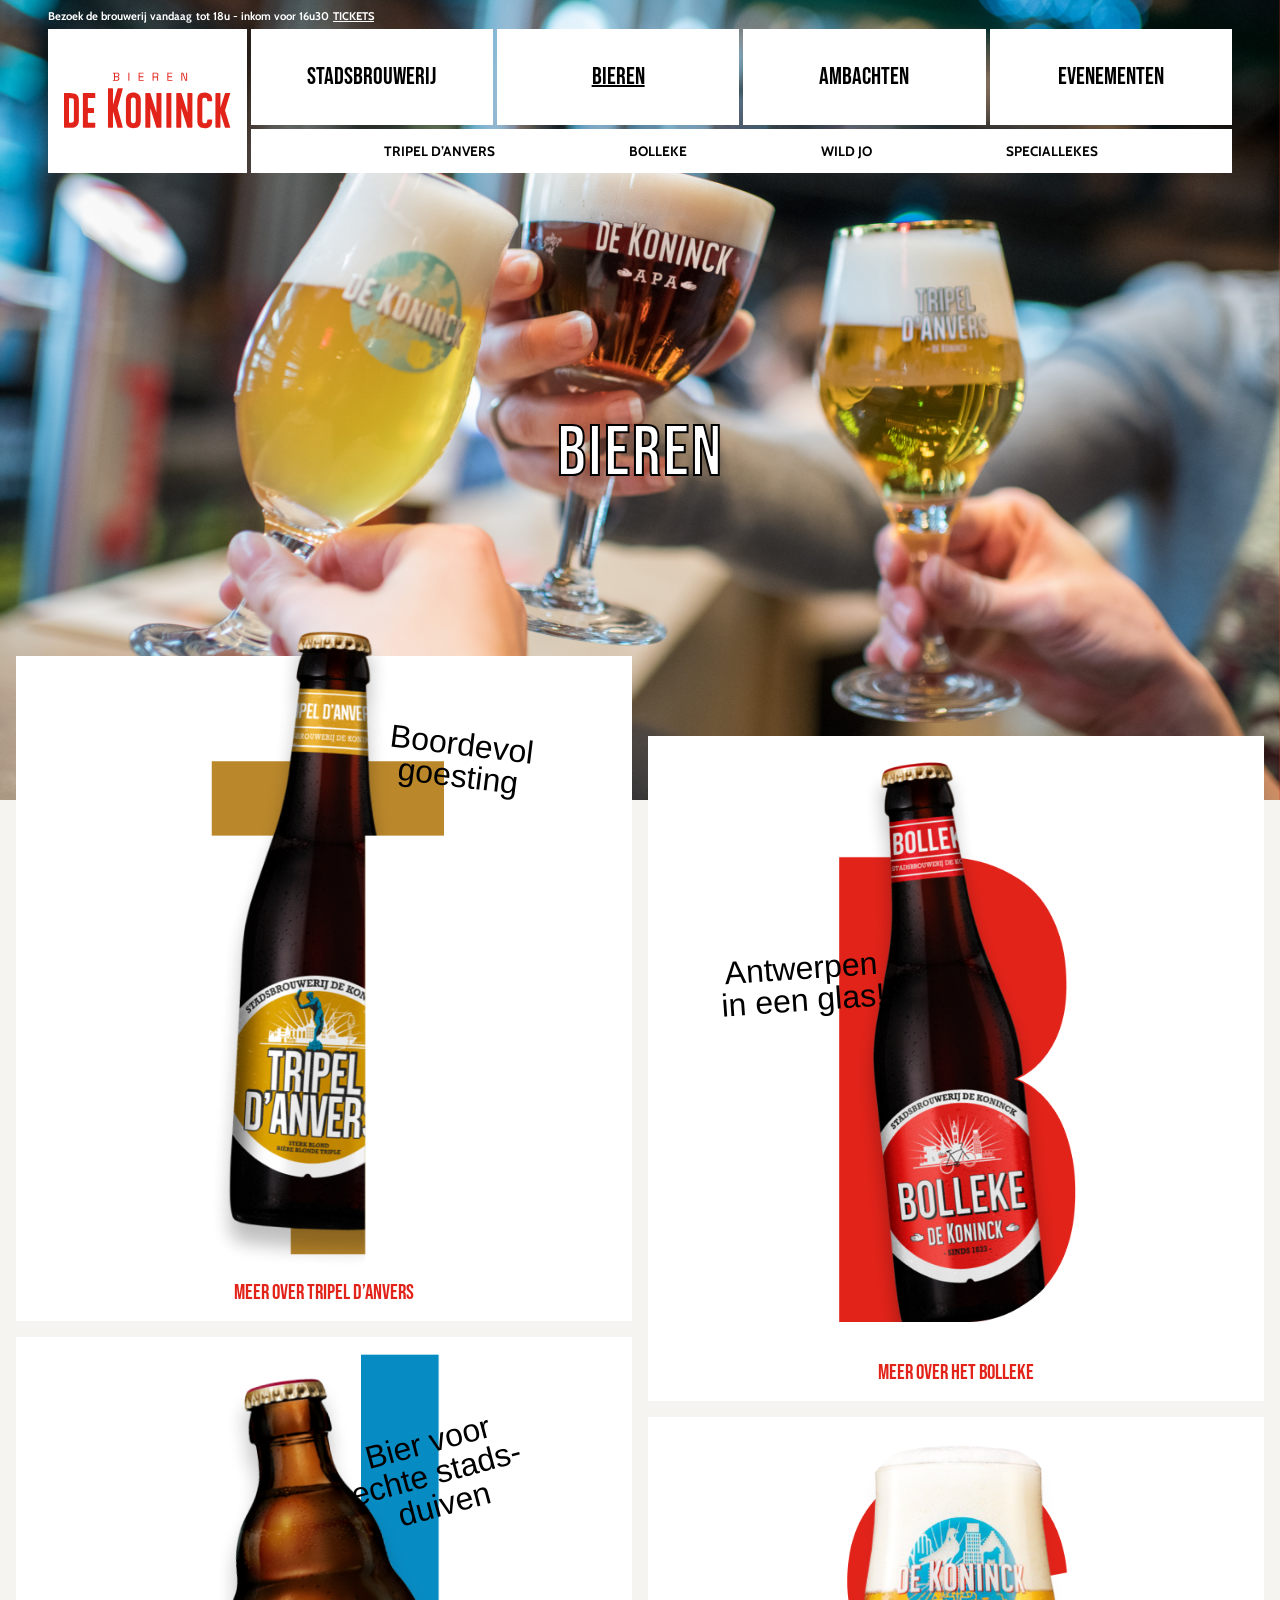
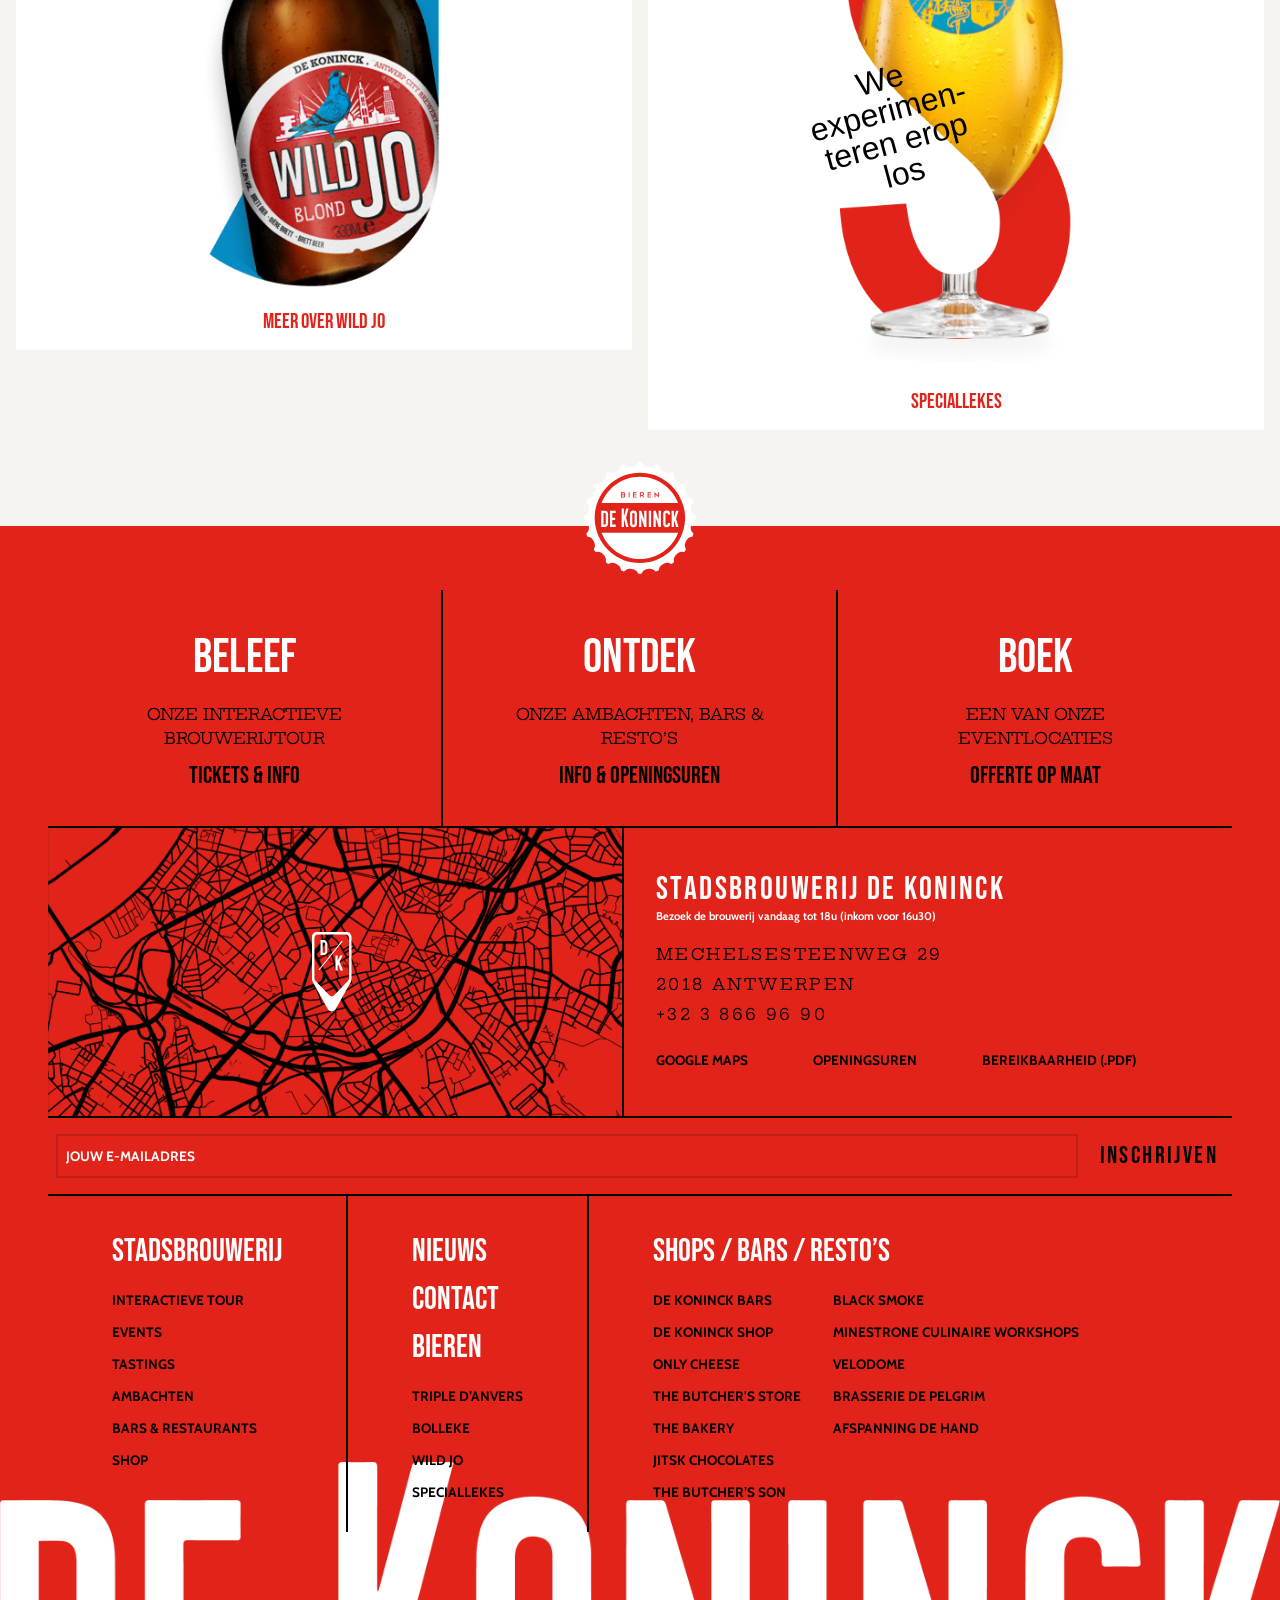
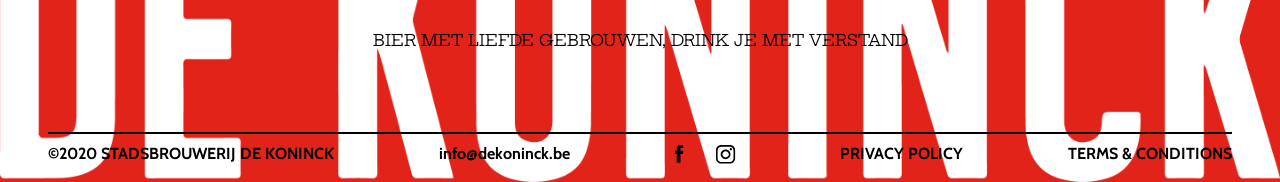
==== commit 1c0fcdd7: "Merged all css files into 1 big css file" ====
--- a/bieren.html
+++ b/bieren.html
@@ -10,11 +10,7 @@
       href="https://fonts.googleapis.com/css2?family=Bebas+Neue&family=Cabin:ital,wght@0,400..700;1,400..700&family=Hepta+Slab:wght@1..900&family=Permanent+Marker&display=swap"
       rel="stylesheet" />
     <link rel="stylesheet" href="static/css/reset.css" />
-    <link rel="stylesheet" href="static/css/variables.css" />
     <link rel="stylesheet" href="static/css/style.css" />
-    <link rel="stylesheet" href="static/css/navigation.css" />
-    <link rel="stylesheet" href="static/css/hero.css" />
-    <link rel="stylesheet" href="static/css/footer.css" />
     <title>Bieren</title>
   </head>
   <body>
--- a/static/css/style.css
+++ b/static/css/style.css
@@ -1,3 +1,41 @@
+:root {
+  --font-primary: "Cabin", sans-serif;
+  --font-heading-1: "Bebas Neue", sans-serif;
+  --font-heading-2: "Hepta Slab", sans-serif;
+  --font-scripts: "Permanent Marker", sans-serif;
+
+  --font-weight-normal: 400;
+  --font-weight-bold: 700;
+
+  --font-size-normal: 1rem;
+  --font-size-semi-small: 0.85rem;
+  --font-size-small: 0.7rem;
+  --font-size-semi-large: 1.5rem;
+  --font-size-large: 2rem;
+  --font-size-xl: 3rem;
+  --font-size-xxl: 4rem;
+  --font-size-xxxl: 10rem;
+  --font-size-giant: 35rem;
+
+  --color-orange-primary: #e2231a;
+  --color-orange-border: #bf1f17;
+  --color-orange-dark: #9c1612;
+  --color-white-primary: #ffffff;
+  --color-white-antique: #f5f4f0;
+  --color-white-ivory: #ebe8dd;
+  --color-black-primary: #000000;
+  --color-black-transparent: #00000091;
+
+  --container-width-large: 75rem;
+  --container-width-normal: 50rem;
+  --container-width-small: 30rem;
+
+  --padding-container: 1rem 0.5rem;
+
+  --margin-container: 0 auto;
+}
+
+/* Generic */
 body {
   font-family: var(--font-primary);
 }
@@ -186,6 +224,427 @@
   cursor: pointer;
 }
 
+/* Navigation */
+header {
+  background-color: transparent;
+  padding: 0.5rem 0.5rem 0 0.5rem;
+  max-width: var(--container-width-large);
+  margin: var(--margin-container);
+
+  display: flex;
+  flex-direction: column;
+  gap: 0.25rem;
+
+  z-index: 2;
+  position: absolute;
+  left: 0;
+  right: 0;
+  top: 0;
+}
+
+.body--static header {
+  background-color: var(--color-orange-primary);
+}
+
+.top {
+  display: flex;
+  justify-content: space-between;
+}
+
+.top__text {
+  color: var(--color-white-primary);
+
+  font-family: var(--font-primary);
+  font-weight: var(--font-weight-bold);
+  font-size: var(--font-size-small);
+
+  display: flex;
+  flex-direction: column;
+  gap: 0.25rem;
+}
+
+.body--static .top__text {
+  color: var(--color-orange-primary);
+}
+
+.top__text > span {
+  font-weight: var(--font-weight-normal);
+}
+
+.top__text > a {
+  display: none;
+}
+
+.top__button {
+  background-color: var(--color-white-primary);
+  padding: 0.5rem;
+  border: none;
+
+  display: flex;
+  justify-content: center;
+  align-items: center;
+  gap: 0.5rem;
+}
+
+.button__text {
+  color: var(--color-black-primary);
+  font-family: var(--font-heading-1);
+  font-weight: var(--font-weight-normal);
+  font-size: var(--font-size-normal);
+  text-transform: uppercase;
+}
+
+/* Navigation */
+.nav {
+  display: flex;
+  flex-direction: column;
+}
+
+.nav--active {
+  overflow: scroll;
+  height: calc(100vh - 3rem);
+  background-color: var(--color-black-primary);
+}
+
+.nav__logo {
+  background-color: var(--color-white-primary);
+  padding: 1.65rem;
+  height: 7.5rem;
+
+  display: flex;
+  justify-content: center;
+  align-items: center;
+}
+
+.nav--active .nav__logo {
+  background-color: var(--color-orange-primary);
+  border: 1px solid var(--color-white-primary);
+  border-bottom: none;
+}
+
+.nav--active .nav__logo path {
+  fill: var(--color-white-primary);
+}
+
+.nav__primary {
+  display: none;
+}
+
+.nav--active .nav__primary {
+  display: flex;
+  flex-direction: column;
+  gap: 1.5rem;
+
+  border: 1px solid var(--color-white-primary);
+  padding: 1rem 0.5rem;
+}
+
+.primary__item {
+  display: flex;
+  flex-direction: column;
+  justify-content: center;
+  align-items: flex-start;
+  gap: 1.25rem;
+}
+
+.primary__link {
+  color: var(--color-orange-primary);
+  font-family: var(--font-heading-1);
+  font-weight: var(--font-weight-normal);
+  font-size: var(--font-size-semi-large);
+  text-transform: uppercase;
+  line-height: normal;
+}
+
+.primary__item--active .primary__link {
+  text-decoration: underline;
+  text-decoration-thickness: 2px;
+}
+
+.nav__secondary {
+  display: none;
+}
+
+.nav--active .nav__secondary {
+  display: flex;
+  flex-direction: column;
+  gap: 0.5rem;
+
+  padding-left: 1.25rem;
+}
+
+.secondary__link {
+  color: var(--color-white-primary);
+  font-family: var(--font-primary);
+  font-weight: var(--font-weight-bold);
+  font-size: var(--font-size-semi-small);
+  text-transform: uppercase;
+  line-height: normal;
+}
+
+.secondary__link:hover,
+.secondary__link--active {
+  text-decoration: underline;
+  text-decoration-thickness: 2px;
+}
+
+.nav__tertiary {
+  display: none;
+}
+
+.nav--active .nav__tertiary {
+  display: flex;
+  align-items: center;
+  width: 100%;
+}
+
+.tertiary__item {
+  border: 1px solid var(--color-white-primary);
+  border-top: none;
+  height: 4.5rem;
+  width: 100%;
+
+  display: flex;
+  justify-content: center;
+  align-items: center;
+}
+
+.tertiary__item--social {
+  width: 6rem;
+}
+
+.tertiary__link {
+  color: var(--color-white-primary);
+  font-family: var(--font-primary);
+  font-weight: var(--font-weight-bold);
+  font-size: var(--font-size-semi-small);
+  text-transform: uppercase;
+  line-height: normal;
+}
+
+.header__copyright {
+  display: none;
+}
+
+.nav--active .header__copyright {
+  padding: 1rem 0;
+
+  display: flex;
+  flex-direction: column;
+  justify-content: center;
+  align-items: center;
+  gap: 0.25rem;
+
+  border-left: 1px solid var(--color-white-primary);
+  border-right: 1px solid var(--color-white-primary);
+}
+
+.header__copyright .copyright__link {
+  color: var(--color-white-primary);
+  font-family: var(--font-primary);
+  font-weight: var(--font-weight-bold);
+  font-size: var(--font-size-small);
+  text-transform: uppercase;
+  line-height: normal;
+}
+
+/* Hero */
+.hero {
+  background-color: var(--color-orange-primary);
+  height: var(--container-width-normal);
+  width: 100%;
+
+  position: relative;
+}
+
+.hero--details {
+  height: 100%;
+  padding: var(--padding-container);
+  padding-top: 10rem;
+}
+
+.hero__introduction {
+  max-width: calc(var(--container-width-large) - 1rem);
+  margin: var(--margin-container);
+
+  border: 2px solid var(--color-white-primary);
+  border-bottom: none;
+  border-top: none;
+
+  display: flex;
+  flex-direction: column;
+  justify-content: center;
+  align-items: center;
+  gap: 1rem;
+
+  position: relative;
+}
+
+.introduction__title {
+  width: 99vw;
+  aspect-ratio: 3/1;
+
+  display: flex;
+  align-items: center;
+  justify-content: center;
+
+  background-image: url(../images/backgrounds/hero/bolleke.png);
+  background-repeat: no-repeat;
+  background-position: center;
+  background-size: contain;
+}
+
+.introduction__title h2 {
+  text-align: center;
+  font-size: var(--font-size-large);
+  font-family: var(--font-heading-2);
+  font-weight: var(--font-weight-normal);
+  text-transform: uppercase;
+
+  padding: 0 4.5rem;
+  width: 25rem;
+}
+
+.introduction__image {
+  width: 13.5rem;
+  height: 22.5rem;
+}
+
+.introduction__opening {
+  color: #000;
+  text-align: center;
+  font-family: var(--font-heading-2);
+  font-size: var(--font-size-normal);
+  font-weight: 400;
+
+  padding: var(--padding-container);
+  padding-bottom: 1rem;
+}
+
+.hero__description {
+  padding: 0.5rem 1rem;
+  max-width: calc(var(--container-width-large) - 1rem);
+  margin: var(--margin-container);
+
+  background-color: var(--color-white-primary);
+  font-family: var(--font-primary);
+
+  position: relative;
+}
+
+.hero__description h3 {
+  color: var(--color-orange-primary);
+  font-size: var(--font-size-small);
+  font-weight: var(--font-weight-bold);
+  text-transform: uppercase;
+  line-height: normal;
+
+  padding-bottom: 0.25rem;
+}
+
+.hero__description p {
+  font-size: var(--font-size-semi-small);
+  line-height: 1.25rem;
+
+  padding-bottom: 1.75rem;
+}
+
+.description__image {
+  margin-bottom: -2.75rem;
+}
+
+.hero__content {
+  display: flex;
+  flex-direction: column;
+  justify-content: center;
+  align-items: center;
+
+  z-index: 1;
+}
+
+.hero__content--index {
+  position: absolute;
+  top: calc(50% - 7.25rem);
+  right: 0;
+  left: 0;
+
+  gap: 3rem;
+}
+
+.hero__content--bieren {
+  position: absolute;
+  top: 50%;
+  right: 0;
+  left: 0;
+
+  gap: 0;
+}
+
+.hero__content--kalender {
+  position: absolute;
+  top: 50%;
+  right: 0;
+  left: 0;
+
+  gap: 1rem;
+}
+
+.hero__link {
+  text-align: center;
+  color: var(--color-white-primary);
+  -webkit-text-stroke-color: var(--color-black-primary);
+  text-transform: uppercase;
+
+  display: flex;
+  flex-direction: column;
+  gap: 1rem;
+}
+
+.hero__title {
+  color: var(--color-white-primary);
+  -webkit-text-stroke-width: 2px;
+  -webkit-text-stroke-color: #000;
+  font-family: var(--font-heading-1);
+  font-size: 4.5rem;
+  font-style: normal;
+  font-weight: 400;
+  letter-spacing: 0.125rem;
+  text-transform: uppercase;
+}
+
+.link__text {
+  width: 12.5rem;
+}
+
+.link__text--small {
+  -webkit-text-stroke-width: 0.5px;
+  font-family: var(--font-heading-2);
+  font-size: var(--font-size-normal);
+  line-height: normal;
+}
+
+.link__text--big {
+  -webkit-text-stroke-width: 1px;
+  font-family: var(--font-heading-1);
+  font-size: var(--font-size-large);
+  line-height: normal;
+}
+
+.hero__socials {
+  display: none;
+}
+
+.hero__tickets {
+  display: none;
+}
+
+.hero__background,
+.hero__background img {
+  object-fit: cover;
+  height: 100%;
+  width: 100%;
+}
+
 /* Main */
 main {
   background-color: var(--color-white-antique);
@@ -773,7 +1232,287 @@
   color: var(--color-white-ivory);
 }
 
+/* Footer */
+footer {
+  background-color: var(--color-orange-primary);
+  background-image: url("../images/backgrounds/footer/dekoninck.png");
+  background-repeat: no-repeat;
+  background-position: bottom;
+  background-size: contain;
+  position: relative;
+}
+
+.footer-container {
+  max-width: var(--container-width-large);
+  padding: var(--padding-container);
+  margin: var(--margin-container);
+}
+
+.footer__icon {
+  width: 7rem;
+  aspect-ratio: 1/1;
+
+  position: absolute;
+  top: -4rem;
+  left: calc(50% - 3.5rem);
+}
+
+.menu {
+  margin-top: 3rem;
+
+  display: flex;
+  flex-direction: column;
+  justify-content: space-between;
+  text-align: center;
+}
+
+.menu__item {
+  width: 100%;
+  padding: 2rem 4rem;
+
+  display: flex;
+  flex-direction: column;
+  gap: 0.5rem;
+
+  border-bottom: 2px solid var(--color-black-primary);
+}
+
+.menu__heading {
+  color: var(--color-white-primary);
+  font-family: var(--font-heading-1);
+  font-size: var(--font-size-xl);
+  text-transform: uppercase;
+  font-style: normal;
+  font-weight: 400;
+}
+
+.menu__text {
+  color: var(--color-black-primary);
+  font-family: var(--font-heading-2);
+  font-size: var(--font-size-normal);
+  text-transform: uppercase;
+}
+
+.menu__link {
+  color: var(--color-black-primary);
+  font-family: var(--font-heading-1);
+  font-size: var(--font-size-semi-large);
+  text-transform: uppercase;
+}
+
+.menu__link:hover {
+  text-decoration: underline;
+  text-decoration-thickness: 2px;
+}
+
+.address {
+  display: flex;
+  flex-direction: column;
+  text-align: center;
+  gap: 0.75rem;
+}
+
+.address__item {
+  width: 100%;
+
+  display: flex;
+  flex-direction: column;
+  gap: 1rem;
+
+  position: relative;
+}
+
+.address__img {
+  width: 100%;
+  height: 18rem;
+  object-fit: cover;
+  object-position: center;
+  mix-blend-mode: multiply;
+}
+
+.address__pointer {
+  height: 5rem;
+
+  position: absolute;
+  top: calc(50% - 2.5rem);
+  left: calc(50% - 1.5rem);
+}
+
+.address__heading {
+  color: var(--color-white-primary);
+  font-weight: var(--font-weight-normal);
+  font-family: var(--font-heading-1);
+  font-size: var(--font-size-large);
+  text-transform: uppercase;
+  letter-spacing: 0.15rem;
+  line-height: normal;
+}
+
+.address__subheading {
+  color: var(--color-white-primary);
+  font-weight: var(--font-weight-bold);
+  font-size: var(--font-size-small);
+  line-height: normal;
+}
+
+.address__text {
+  color: var(--color-black-primary);
+  font-family: var(--font-heading-2);
+  font-size: var(--font-size-normal);
+  font-weight: var(--font-weight-normal);
+  line-height: 1.875rem;
+  text-transform: uppercase;
+  letter-spacing: 0.15rem;
+}
+
+.adress__cta {
+  display: flex;
+  flex-direction: column;
+  gap: 0.25rem;
+
+  color: var(--color-black-primary);
+  font-size: var(--font-size-semi-small);
+  font-weight: var(--font-weight-bold);
+  line-height: 1.875rem;
+}
+
+.adress__cta a:hover {
+  text-decoration: underline;
+  text-decoration-thickness: 2px;
+}
+
+.form {
+  display: flex;
+  flex-direction: column;
+  align-items: center;
+  padding: 1rem 0.5rem;
+
+  gap: 1rem;
+
+  border-top: 2px solid var(--color-black-primary);
+}
+
+.form__input {
+  width: 100%;
+  max-width: 70rem;
+  background-color: var(--color-orange-primary);
+  border: 2px solid var(--color-orange-border);
+  color: var(--color-white-primary);
+  padding: 0.5rem;
+}
+
+.form__input::placeholder {
+  color: var(--color-white-primary);
+  font-size: var(--font-size-semi-small);
+  font-weight: var(--font-weight-bold);
+  text-transform: uppercase;
+}
+
+.form__button {
+  text-align: center;
+  font-family: var(--font-heading-1);
+  font-size: var(--font-size-semi-large);
+  font-weight: var(--font-weight-normal);
+  text-transform: uppercase;
+  letter-spacing: 0.15rem;
+
+  background-color: var(--color-orange-primary);
+  border: none;
+}
+
+.form__button:hover {
+  text-decoration: underline;
+  text-decoration-thickness: 2px;
+}
+
+.pages {
+  border-top: 2px solid var(--color-black-primary);
+
+  display: flex;
+  flex-direction: column;
+}
+
+.page {
+  display: flex;
+  flex-direction: column;
+
+  padding: 2rem 1rem;
+  border-bottom: 2px solid var(--color-black-primary);
+}
+
+.page__heading {
+  color: var(--color-white-primary);
+  font-family: var(--font-heading-1);
+  font-size: var(--font-size-large);
+  font-weight: var(--font-weight-normal);
+  text-transform: uppercase;
+}
+
+.page__collection {
+  display: flex;
+  flex-direction: column;
+  gap: 1rem;
+}
+
+.page__links {
+  padding-top: 1rem;
+
+  color: var(--color-black-primary);
+  font-size: var(--font-size-semi-small);
+  font-weight: var(--font-weight-bold);
+  text-transform: uppercase;
+  line-height: normal;
+
+  display: flex;
+  flex-direction: column;
+  gap: 1rem;
+}
+
+.page__links a:hover {
+  text-decoration: underline;
+  text-decoration-thickness: 2px;
+}
+
+.copyright {
+  display: flex;
+  flex-direction: column;
+  align-items: center;
+  gap: 3rem;
+}
+
+.copyright__text {
+  max-width: 36rem;
+  text-align: center;
+  font-family: var(--font-heading-2);
+  font-size: var(--font-primary);
+  font-weight: var(--font-weight-normal);
+  text-transform: uppercase;
+  padding-top: 3rem;
+}
+
+.copyright__menu {
+  display: flex;
+  flex-direction: column;
+  justify-content: center;
+  align-items: center;
+  gap: 1rem;
+
+  padding-top: 0.5rem;
+  border-top: 2px solid var(--color-black-primary);
+  font-weight: var(--font-weight-bold);
+}
+
+.socials {
+  display: flex;
+  gap: 2rem;
+}
+
+.socials path {
+  fill: var(--color-black-primary);
+}
+
 @media (min-width: 64rem) {
+  /* Generic */
   .body--static {
     overflow: scroll;
   }
@@ -781,6 +1520,244 @@
   /* Modal */
   .modal__form {
     flex-direction: row;
+  }
+
+  /* Navigation */
+  .body--static header {
+    background-color: transparent;
+  }
+
+  .top__text {
+    flex-direction: row;
+    align-items: center;
+  }
+
+  .body--static .top__text {
+    color: var(--color-white-primary);
+  }
+
+  .top__text > span {
+    font-weight: var(--font-weight-bold);
+  }
+
+  .top__text > a {
+    display: inline;
+    text-decoration: underline;
+    text-decoration-thickness: 1px;
+    text-transform: uppercase;
+  }
+
+  .top__button {
+    display: none;
+  }
+
+  .nav {
+    flex-direction: row;
+    gap: 0.25rem;
+  }
+
+  .nav--active {
+    background-color: transparent;
+    overflow: hidden;
+    height: 100%;
+  }
+
+  .nav__logo {
+    max-width: 16.5rem;
+    padding: 0 1rem;
+    height: 9rem;
+  }
+
+  .nav--active .nav__logo {
+    background-color: var(--color-white-primary);
+    border: none;
+  }
+
+  .nav--active .nav__logo path {
+    fill: var(--color-orange-primary);
+  }
+
+  .nav__primary {
+    position: relative;
+
+    display: grid;
+    grid-template-columns: repeat(4, 1fr);
+    gap: 0.25rem;
+
+    height: 6rem;
+    width: 100%;
+  }
+
+  .nav--active .nav__primary {
+    flex-direction: row;
+    gap: 0.25rem;
+
+    border: none;
+    padding: 0;
+  }
+
+  .primary__item {
+    background-color: var(--color-white-primary);
+    height: 6rem;
+    width: 100%;
+
+    display: flex;
+    justify-content: center;
+    align-items: center;
+  }
+
+  .primary__link {
+    color: var(--color-black-primary);
+  }
+
+  .primary__link:hover {
+    text-decoration: underline;
+    text-decoration-thickness: 2px;
+  }
+
+  .nav__secondary,
+  .nav--active .nav__secondary {
+    display: none;
+  }
+
+  .primary__item--active > .nav__secondary {
+    background-color: var(--color-white-primary);
+    padding-left: 0;
+
+    display: flex;
+    flex-direction: row;
+    justify-content: space-evenly;
+    align-items: center;
+
+    height: 2.75rem;
+    width: 100%;
+
+    position: absolute;
+    bottom: -3rem;
+    left: 0;
+  }
+
+  .secondary__link {
+    color: var(--color-black-primary);
+  }
+
+  .nav--active .nav__tertiary {
+    display: none;
+  }
+
+  .nav--active .header__copyright {
+    display: none;
+  }
+
+  /* Hero */
+  .introduction__title h2 {
+    font-size: var(--font-size-xl);
+    width: 30rem;
+  }
+
+  .introduction__image {
+    width: 100%;
+    max-width: 25rem;
+    height: auto;
+
+    position: absolute;
+    bottom: -12.5rem;
+    left: 5rem;
+
+    z-index: 1;
+  }
+
+  .hero__description {
+    height: 25rem;
+    position: relative;
+  }
+
+  .hero__description p {
+    font-size: var(--font-size-normal);
+    line-height: 150%;
+  }
+
+  .introduction__opening,
+  .description__content {
+    padding-top: 1.5rem;
+    margin-left: auto;
+    margin-right: 5rem;
+    width: 45%;
+  }
+
+  .introduction__opening {
+    font-size: var(--font-size-semi-large);
+    line-height: 120%;
+    text-align: left;
+  }
+
+  .description__image {
+    position: absolute;
+    bottom: 0.5rem;
+  }
+
+  .hero__content {
+    top: 50%;
+
+    flex-direction: row;
+    justify-content: center;
+    align-items: center;
+    gap: 10rem;
+  }
+
+  .hero__content--kalender {
+    flex-direction: column;
+    gap: 1rem;
+  }
+
+  .hero__socials {
+    position: absolute;
+    bottom: 5rem;
+    left: 1rem;
+
+    display: flex;
+    flex-direction: column;
+    justify-content: center;
+    align-items: center;
+    gap: 1rem;
+
+    z-index: 1;
+  }
+
+  .hero__tickets {
+    position: absolute;
+    bottom: 1rem;
+    right: 1rem;
+
+    display: flex;
+    align-items: center;
+
+    z-index: 1;
+  }
+
+  .tickets__text {
+    background-color: var(--color-white-primary);
+    padding: 0.5rem;
+    color: var(--color-black-primary);
+    font-family: var(--font-primary);
+    font-weight: var(--font-weight-bold);
+    font-size: var(--font-size-semi-small);
+    text-transform: uppercase;
+    line-height: normal;
+    padding-right: 1rem;
+  }
+
+  .tickets__icon {
+    background-color: var(--color-orange-primary);
+    border-radius: 50%;
+    aspect-ratio: 1/1;
+    padding: 0.5rem;
+
+    display: flex;
+    justify-content: center;
+    align-items: center;
+
+    margin-left: -0.5rem;
   }
 
   /* Main */
@@ -1023,4 +2000,72 @@
 
     margin-left: -5rem;
   }
-}
+
+  /* Footer */
+  .menu {
+    flex-direction: row;
+  }
+
+  .menu__item {
+    border-right: 2px solid var(--color-black-primary);
+    &:last-child {
+      border-right: none;
+    }
+  }
+
+  .address {
+    flex-direction: row;
+    align-items: center;
+    text-align: left;
+    gap: 2rem;
+  }
+
+  .address__img {
+    border-right: 2px solid var(--color-black-primary);
+  }
+
+  .adress__cta {
+    flex-direction: row;
+    justify-content: space-between;
+
+    width: 30rem;
+  }
+
+  .form {
+    flex-direction: row;
+    justify-content: space-between;
+    align-items: center;
+  }
+
+  .pages {
+    flex-direction: row;
+  }
+
+  .page {
+    padding: 2rem 4rem;
+    border-right: 2px solid var(--color-black-primary);
+    border-bottom: none;
+
+    &:last-child {
+      border-right: none;
+    }
+  }
+
+  .page__collection {
+    flex-direction: row;
+    gap: 2rem;
+  }
+
+  .copyright {
+    padding-top: 3rem;
+    gap: 5rem;
+  }
+
+  .copyright__menu {
+    flex-direction: row;
+    justify-content: space-between;
+    align-items: center;
+    width: 100%;
+    gap: 1rem;
+  }
+}
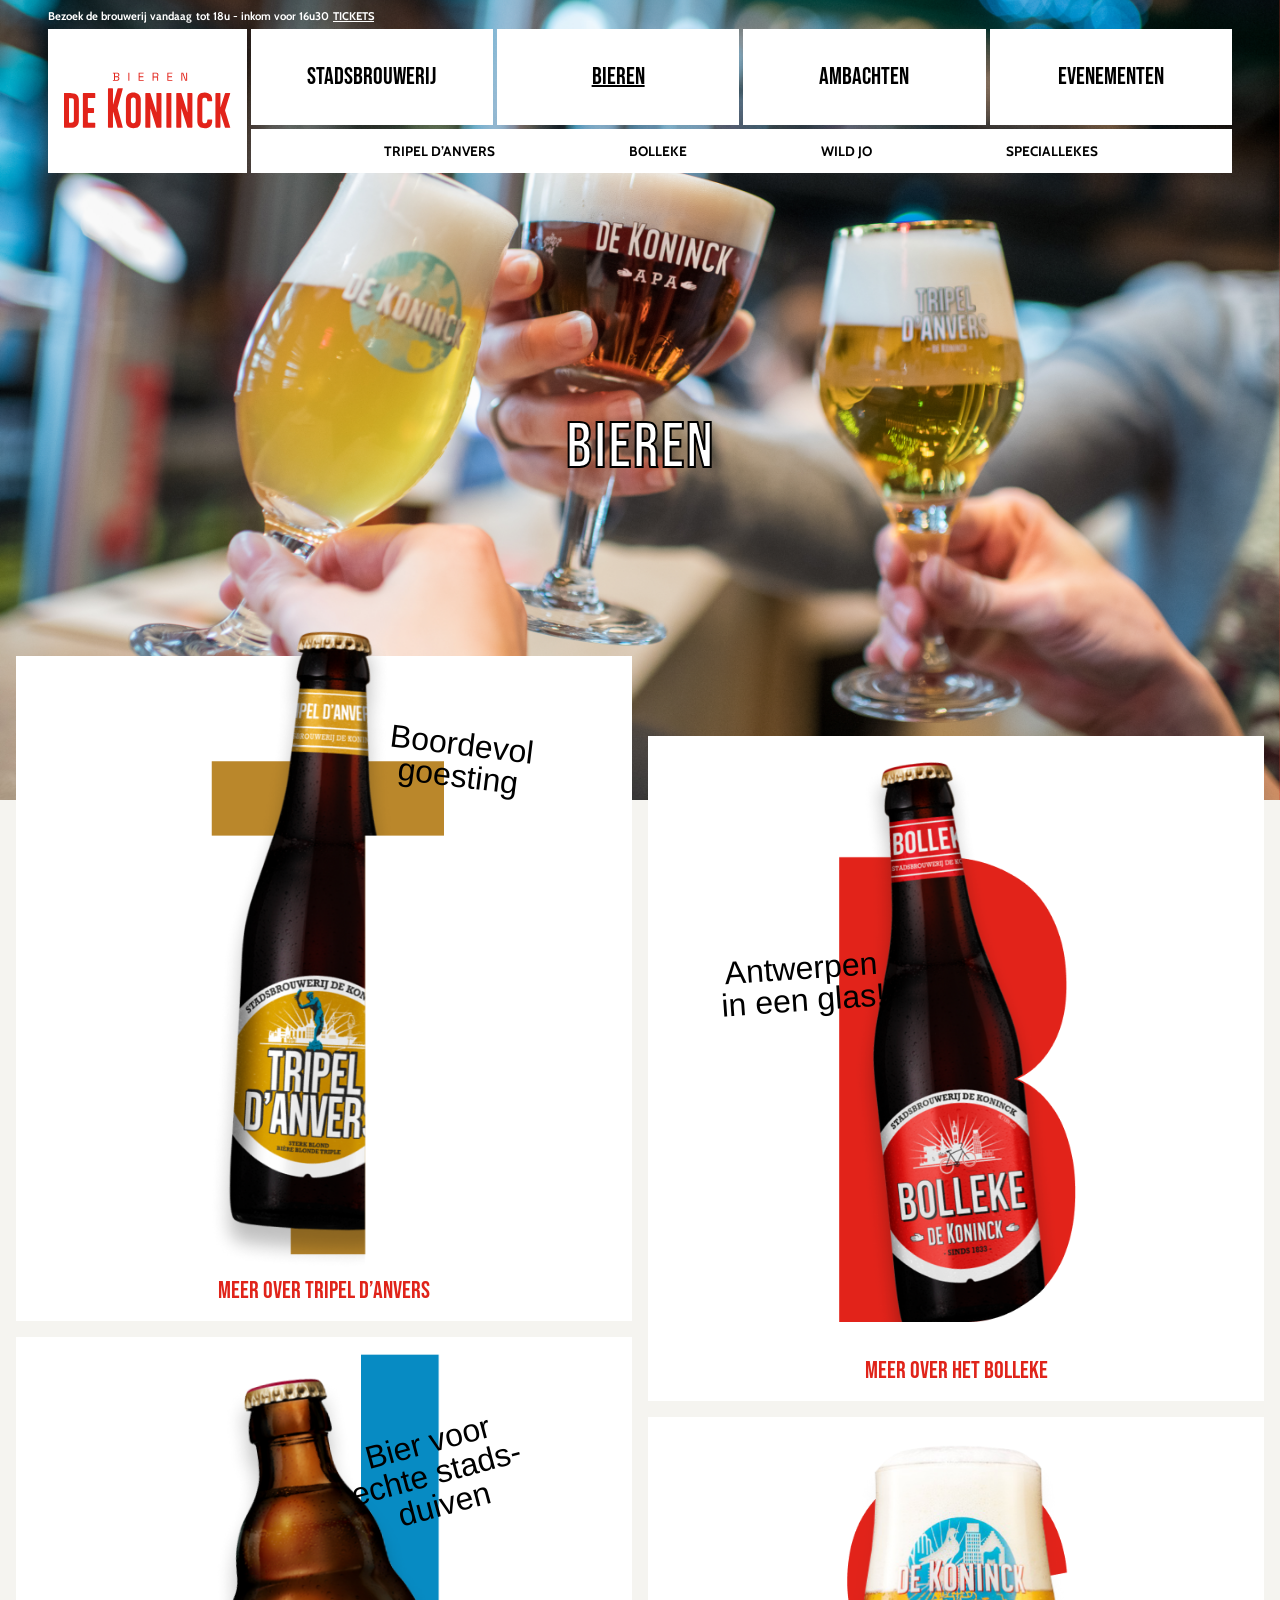
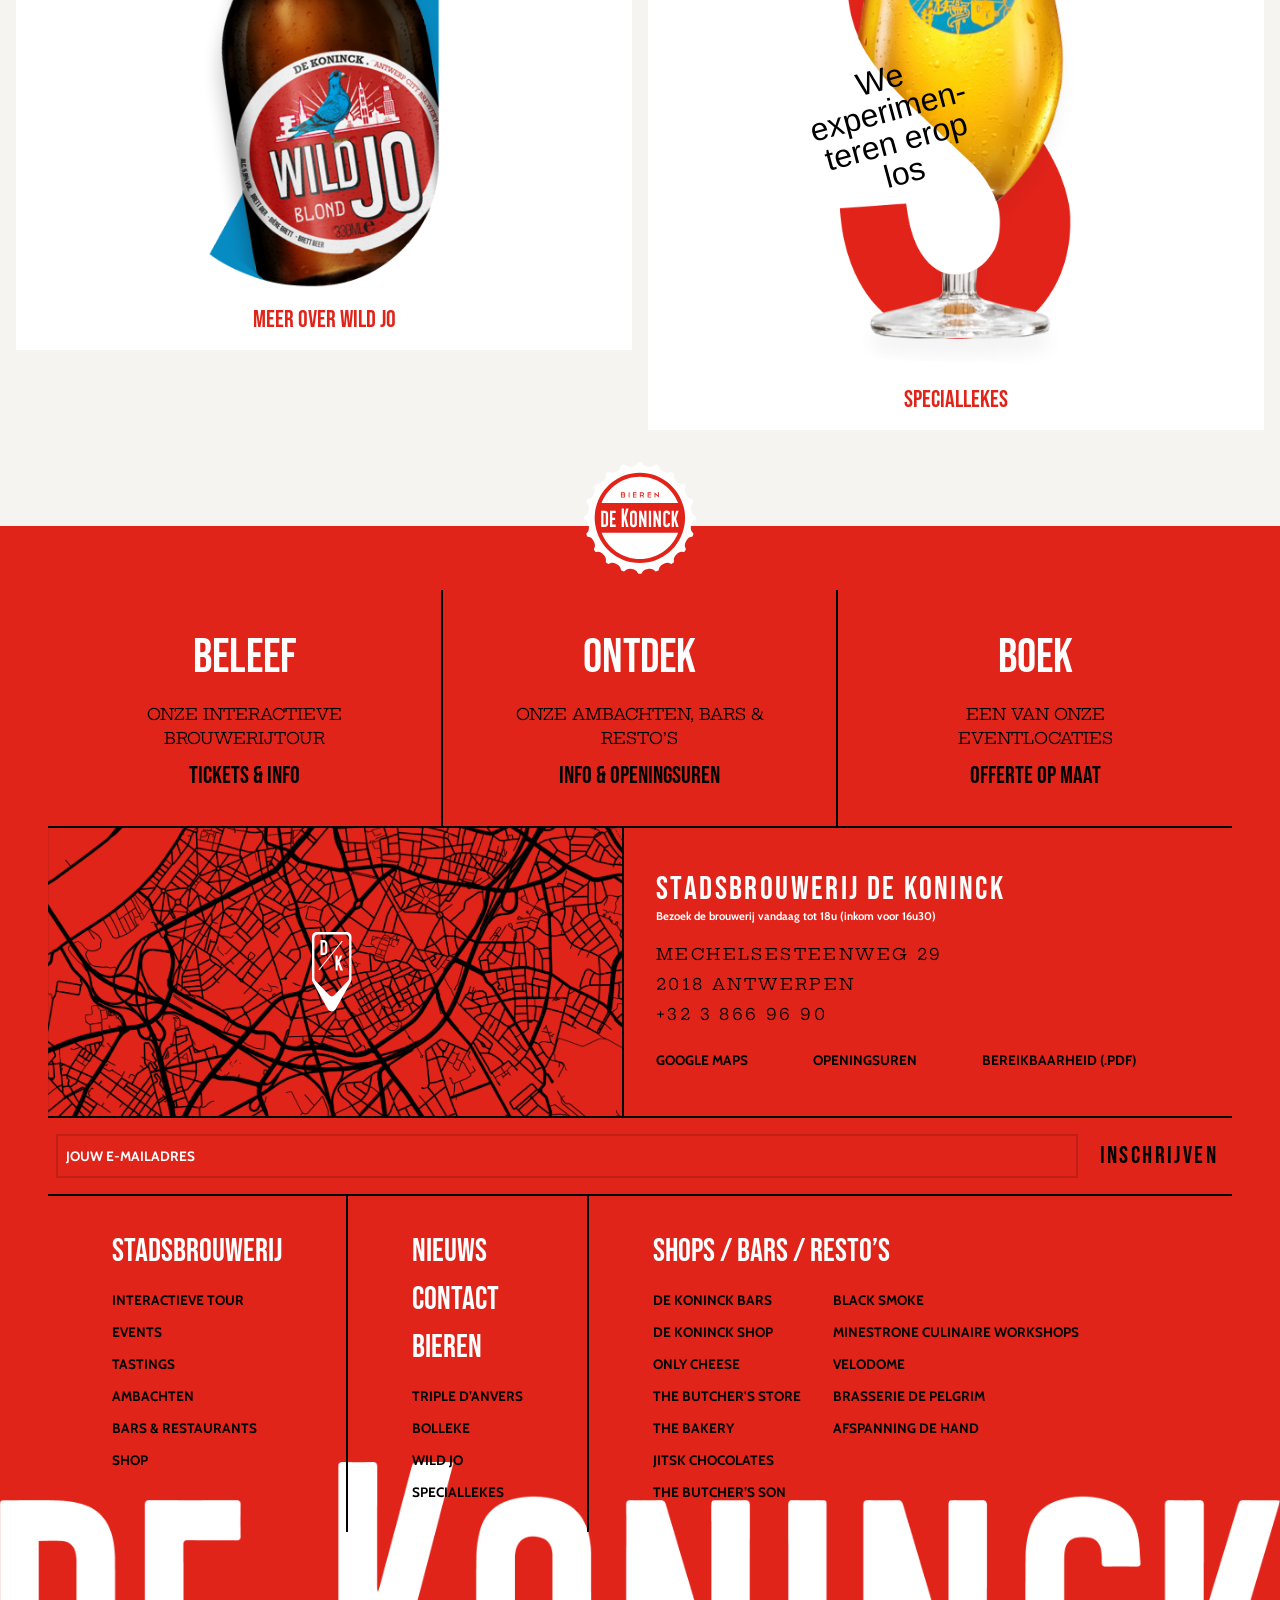
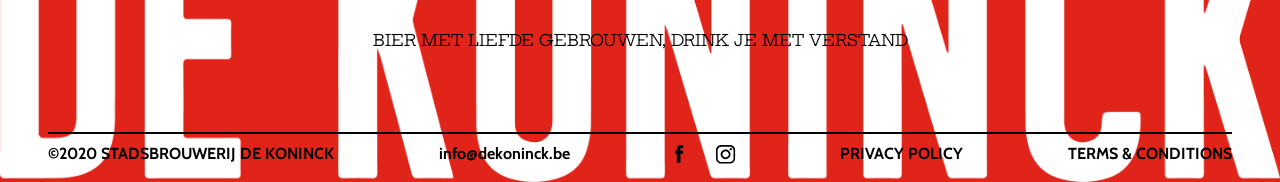
==== commit 1c034421: "Cleaned up css code" ====
--- a/bieren.html
+++ b/bieren.html
@@ -233,7 +233,7 @@
               <p class="address__subheading">Bezoek de brouwerij vandaag tot 18u (inkom voor 16u30)</p>
             </div>
             <p class="address__text">Mechelsesteenweg 29<br />2018 Antwerpen<br />+32 3 866 96 90</p>
-            <ul class="adress__cta">
+            <ul class="address__cta">
               <li><a href="#">GOOGLE MAPS</a></li>
               <li><a href="#">OPENINGSUREN</a></li>
               <li><a href="#">BEREIKBAARHEID (.PDF)</a></li>
--- a/static/css/style.css
+++ b/static/css/style.css
@@ -7,24 +7,22 @@
   --font-weight-normal: 400;
   --font-weight-bold: 700;
 
+  --font-size-small: 0.7rem;
+  --font-size-semi-small: 0.85rem;
   --font-size-normal: 1rem;
-  --font-size-semi-small: 0.85rem;
-  --font-size-small: 0.7rem;
   --font-size-semi-large: 1.5rem;
   --font-size-large: 2rem;
   --font-size-xl: 3rem;
   --font-size-xxl: 4rem;
   --font-size-xxxl: 10rem;
-  --font-size-giant: 35rem;
-
-  --color-orange-primary: #e2231a;
-  --color-orange-border: #bf1f17;
-  --color-orange-dark: #9c1612;
-  --color-white-primary: #ffffff;
-  --color-white-antique: #f5f4f0;
-  --color-white-ivory: #ebe8dd;
-  --color-black-primary: #000000;
-  --color-black-transparent: #00000091;
+
+  --color-orange-primary: hsl(3, 79%, 49%);
+  --color-orange-border: hsl(3, 79%, 42%);
+  --color-orange-dark: hsl(2, 79%, 34%);
+  --color-white-primary: hsl(0, 0%, 100%);
+  --color-white-antique: hsl(48, 20%, 95%);
+  --color-white-ivory: hsl(47, 26%, 89%);
+  --color-black-primary: hsl(0, 0%, 0%);
 
   --container-width-large: 75rem;
   --container-width-normal: 50rem;
@@ -68,9 +66,15 @@
   width: 1px;
 }
 
+@media (min-width: 64rem) {
+  .body--static {
+    overflow: scroll;
+  }
+}
+
 /* Modal */
 .overlay {
-  background: linear-gradient(180deg, rgba(0, 0, 0, 0) 0%, rgba(0, 0, 0, 0.75) 0%);
+  background: linear-gradient(180deg, hsla(0, 0%, 0%, 0) 0%, hsla(0, 0%, 0%, 0.75) 0%);
   height: 100vh;
   width: 100vw;
 
@@ -79,7 +83,7 @@
   align-items: center;
 
   position: fixed;
-  z-index: 99;
+  z-index: 3;
 }
 
 .modal {
@@ -89,8 +93,6 @@
   display: flex;
   flex-direction: column;
   gap: 0.5rem;
-
-  z-index: 99;
 }
 
 .modal__content {
@@ -135,10 +137,10 @@
   font-size: var(--font-size-normal);
   padding-top: 0.5rem;
   position: relative;
-  font-weight: 400;
-}
-
-.languages__item--active::after {
+  font-weight: var(--font-weight-normal);
+}
+
+.languages__item:first-child:after {
   content: "";
   background-color: var(--color-white-primary);
   position: absolute;
@@ -156,7 +158,7 @@
   font-size: var(--font-size-xxl);
   text-align: center;
   line-height: 100%;
-  max-width: 35rem;
+  max-width: var(--container-width-small);
 }
 
 .modal__form {
@@ -210,7 +212,7 @@
   width: 10rem;
   height: 3.5rem;
 
-  background-color: inherit;
+  background-color: var(--color-white-primary);
   border: none;
 
   color: var(--color-black-primary);
@@ -222,6 +224,12 @@
   text-align: left;
 
   cursor: pointer;
+}
+
+@media (min-width: 64rem) {
+  .modal__form {
+    flex-direction: row;
+  }
 }
 
 /* Navigation */
@@ -294,7 +302,6 @@
   text-transform: uppercase;
 }
 
-/* Navigation */
 .nav {
   display: flex;
   flex-direction: column;
@@ -448,6 +455,134 @@
   line-height: normal;
 }
 
+@media (min-width: 64rem) {
+  .body--static header {
+    background-color: transparent;
+  }
+
+  .top__text {
+    flex-direction: row;
+    align-items: center;
+  }
+
+  .body--static .top__text {
+    color: var(--color-white-primary);
+  }
+
+  .top__text > span {
+    font-weight: var(--font-weight-bold);
+  }
+
+  .top__text > a {
+    display: inline;
+    text-decoration: underline;
+    text-decoration-thickness: 1px;
+    text-transform: uppercase;
+  }
+
+  .top__button {
+    display: none;
+  }
+
+  .nav {
+    flex-direction: row;
+    gap: 0.25rem;
+  }
+
+  .nav--active {
+    background-color: transparent;
+    overflow: hidden;
+    height: 100%;
+  }
+
+  .nav__logo {
+    max-width: 16.5rem;
+    padding: 0 1rem;
+    height: 9rem;
+  }
+
+  .nav--active .nav__logo {
+    background-color: var(--color-white-primary);
+    border: none;
+  }
+
+  .nav--active .nav__logo path {
+    fill: var(--color-orange-primary);
+  }
+
+  .nav__primary {
+    position: relative;
+
+    display: grid;
+    grid-template-columns: repeat(4, 1fr);
+    gap: 0.25rem;
+
+    height: 6rem;
+    width: 100%;
+  }
+
+  .nav--active .nav__primary {
+    flex-direction: row;
+    gap: 0.25rem;
+
+    border: none;
+    padding: 0;
+  }
+
+  .primary__item {
+    background-color: var(--color-white-primary);
+    height: 6rem;
+    width: 100%;
+
+    display: flex;
+    justify-content: center;
+    align-items: center;
+  }
+
+  .primary__link {
+    color: var(--color-black-primary);
+  }
+
+  .primary__link:hover {
+    text-decoration: underline;
+    text-decoration-thickness: 2px;
+  }
+
+  .nav__secondary,
+  .nav--active .nav__secondary {
+    display: none;
+  }
+
+  .primary__item--active > .nav__secondary {
+    background-color: var(--color-white-primary);
+    padding-left: 0;
+
+    display: flex;
+    flex-direction: row;
+    justify-content: space-evenly;
+    align-items: center;
+
+    height: 2.75rem;
+    width: 100%;
+
+    position: absolute;
+    bottom: -3rem;
+    left: 0;
+  }
+
+  .secondary__link {
+    color: var(--color-black-primary);
+  }
+
+  .nav--active .nav__tertiary {
+    display: none;
+  }
+
+  .nav--active .header__copyright {
+    display: none;
+  }
+}
+
 /* Hero */
 .hero {
   background-color: var(--color-orange-primary);
@@ -515,7 +650,7 @@
   text-align: center;
   font-family: var(--font-heading-2);
   font-size: var(--font-size-normal);
-  font-weight: 400;
+  font-weight: var(--font-weight-normal);
 
   padding: var(--padding-container);
   padding-bottom: 1rem;
@@ -603,11 +738,11 @@
 .hero__title {
   color: var(--color-white-primary);
   -webkit-text-stroke-width: 2px;
-  -webkit-text-stroke-color: #000;
+  -webkit-text-stroke-color: var(--color-black-primary);
   font-family: var(--font-heading-1);
-  font-size: 4.5rem;
+  font-size: var(--font-size-xxl);
   font-style: normal;
-  font-weight: 400;
+  font-weight: var(--font-weight-normal);
   letter-spacing: 0.125rem;
   text-transform: uppercase;
 }
@@ -645,1011 +780,7 @@
   width: 100%;
 }
 
-/* Main */
-main {
-  background-color: var(--color-white-antique);
-}
-
-.main__beers {
-  display: flex;
-  flex-direction: column;
-}
-
-.main--bolleke {
-  background-color: transparent;
-}
-
-.beers__list {
-  padding: 1rem;
-  height: auto;
-  width: 100%;
-
-  display: flex;
-  flex-direction: column;
-  gap: 1rem;
-}
-
-.beers__list--home {
-  display: none;
-}
-
-.beers__list--bieren {
-  padding-bottom: 6rem;
-}
-
-.beers__carousel {
-  background-color: var(--color-black-primary);
-
-  display: flex;
-  justify-content: flex-end;
-  align-items: center;
-}
-
-.beers__carousel img {
-  padding: 2.5rem 0;
-  padding-left: 1rem;
-  width: 100%;
-}
-
-.beers__item {
-  background-color: var(--color-white-primary);
-  height: 100%;
-
-  display: flex;
-  justify-content: center;
-  align-items: center;
-}
-
-.beers__content {
-  padding-bottom: 1rem;
-
-  display: flex;
-  flex-direction: column;
-  justify-content: center;
-  align-items: center;
-  gap: 0.5rem;
-
-  position: relative;
-}
-
-.image__text {
-  display: none;
-}
-
-.beers__list--home .image__text--tripel {
-  transform: rotate(7deg);
-  right: -6.5rem;
-  top: 7rem;
-}
-
-.beers__list--home .image__text--bolleke {
-  transform: rotate(-4deg);
-  left: -8rem;
-  top: 13.5rem;
-}
-
-.beers__list--home .image__text--jo {
-  transform: rotate(-15deg);
-  right: -5rem;
-  top: 7.5rem;
-}
-
-.beers__list--home .image__text--speciallekes {
-  transform: rotate(-15deg);
-  bottom: 14rem;
-  left: -2rem;
-}
-
-.beers__list--bieren .image__text--tripel {
-  transform: rotate(7deg);
-  right: -6.5rem;
-  top: 4.5rem;
-}
-
-.beers__list--bieren .image__text--bolleke {
-  transform: rotate(-4deg);
-  left: -7.625rem;
-  top: 13.5rem;
-}
-
-.beers__list--bieren .image__text--jo {
-  transform: rotate(-15deg);
-  right: -5rem;
-  top: 5.5rem;
-}
-
-.beers__list--bieren .image__text--speciallekes {
-  transform: rotate(-15deg);
-  bottom: 15rem;
-  left: -2rem;
-}
-
-.beers__link {
-  color: var(--color-orange-primary);
-  font-family: var(--font-heading-1);
-  font-size: 1.3125rem;
-  line-height: normal;
-  font-weight: 400;
-}
-
-.beers__link:hover {
-  text-decoration: underline;
-  text-decoration-thickness: 2px;
-}
-
-.beers__grid {
-  display: grid;
-  grid-auto-columns: 100%;
-  width: 100%;
-}
-
-.beers__gridItem {
-  background-color: var(--color-orange-primary);
-
-  display: flex;
-  flex-direction: column;
-  align-items: center;
-  flex-shrink: 0;
-  gap: 1.25rem;
-}
-
-.beers__gridItem--small {
-  grid-column: span 1;
-  grid-row: span 1;
-}
-
-.beers__gridItem--long {
-  grid-column: span 2;
-  grid-row: span 1;
-}
-
-.beers__gridItem--long,
-.beers__gridItem--big {
-  grid-column: span 1;
-  grid-row: span 2;
-}
-
-.gridItem__background {
-  height: 100%;
-  width: 100%;
-}
-.gridItem__background img {
-  object-fit: cover;
-  object-position: top;
-  height: 100%;
-  width: 100%;
-}
-
-.details__title {
-  max-width: var(--container-width-large);
-  margin: var(--margin-container);
-
-  background-repeat: no-repeat;
-  background-position: center;
-  background-size: contain;
-
-  aspect-ratio: 24/7;
-
-  display: flex;
-  justify-content: center;
-  align-items: flex-end;
-}
-
-.details__title--1 {
-  background-image: url(../images/backgrounds/main/details-title-1.png);
-  margin-top: 2rem;
-}
-
-.details__title--2 {
-  background-image: url(../images/backgrounds/main/details-title-2.png);
-  margin-top: 2rem;
-}
-
-.details__title--3 {
-  background-image: url(../images/backgrounds/main/details-title-3.png);
-  aspect-ratio: 10/1;
-  margin-top: 2rem;
-}
-
-.title__content {
-  display: flex;
-  flex-direction: column;
-  justify-content: center;
-  align-items: center;
-  max-width: 7rem;
-
-  margin-bottom: -3rem;
-}
-
-.details__title--3 .title__content {
-  margin-bottom: -4.5rem;
-}
-
-.title__content h2 {
-  color: var(--color-white-primary);
-  font-size: var(--font-size-semi-large);
-  font-weight: var(--font-weight-normal);
-  font-family: var(--font-heading-2);
-  text-transform: uppercase;
-  line-height: normal;
-  text-align: center;
-}
-
-.title__content img {
-  width: 2rem;
-  height: 4rem;
-}
-
-.details__grid {
-  max-width: var(--container-width-large);
-  margin: var(--margin-container);
-  margin-top: 4rem;
-
-  display: flex;
-  flex-direction: column;
-  align-items: center;
-}
-
-.grid__content h2 {
-  color: var(--color-white-primary);
-  font-family: var(--font-heading-1);
-  font-weight: var(--font-weight-normal);
-  font-size: var(--font-size-xl);
-  text-transform: uppercase;
-  line-height: 100%;
-}
-
-.grid__content p {
-  color: var(--color-white-primary);
-  font-family: var(--font-heading-2);
-  font-size: var(--font-size-normal);
-  font-weight: var(--font-weight-normal);
-  text-transform: uppercase;
-  padding-bottom: 1rem;
-  text-align: center;
-}
-
-.grid__main {
-  width: 100%;
-
-  display: flex;
-  justify-content: space-evenly;
-
-  border-top: 0.25rem double var(--color-white-primary);
-}
-
-.main__item {
-  color: var(--color-white-primary);
-
-  width: 100%;
-  text-align: center;
-  padding: 1.5rem 0;
-}
-
-.main__item:nth-child(2) {
-  border-left: 2px solid var(--color-white-primary);
-  border-right: 2px solid var(--color-white-primary);
-}
-
-.main__item h3 {
-  font-family: var(--font-heading-2);
-  font-weight: var(--font-weight-normal);
-  font-size: var(--font-size-semi-large);
-  text-transform: uppercase;
-  line-height: 100%;
-}
-
-.main__item p {
-  -webkit-text-stroke-width: 0.5px;
-  -webkit-text-stroke-color: #000;
-
-  font-family: var(--font-heading-1);
-  font-weight: var(--font-weight-normal);
-  font-size: var(--font-size-normal);
-}
-
-.grid__sub {
-  display: grid;
-  grid-template-columns: 1fr;
-  width: 100%;
-
-  border-top: 2px solid var(--color-white-primary);
-}
-
-.sub__item {
-  grid-row: span 1;
-  width: 100%;
-
-  display: grid;
-  grid-template-columns: 1fr 2fr;
-
-  border: 1px solid var(--color-white-primary);
-  border-right: none;
-  border-left: none;
-}
-
-.sub__item:last-child {
-  border-bottom: none;
-}
-
-.sub__item h3 {
-  text-align: right;
-  padding: 1rem;
-
-  color: var(--color-white-primary);
-
-  font-family: var(--font-heading-1);
-  font-size: var(--font-size-normal);
-  font-weight: var(--font-weight-normal);
-  text-transform: uppercase;
-}
-
-.sub__item p {
-  color: var(--color-white-primary);
-  padding: 1rem;
-
-  font-family: var(--font-primary);
-  font-size: var(--font-size-semi-small);
-  font-weight: var(--font-weight-normal);
-
-  border-left: 2px solid var(--color-white-primary);
-}
-
-.details__text {
-  max-width: var(--container-width-normal);
-  padding: var(--padding-container);
-  margin: var(--margin-container);
-  margin-top: 3rem;
-
-  display: flex;
-  flex-direction: column;
-  align-items: center;
-  gap: 1rem;
-}
-
-.details__text p {
-  color: var(--color-white-primary);
-  font-family: var(--font-heading-1);
-  font-size: var(--font-size-semi-large);
-  font-weight: var(--font-weight-normal);
-  text-transform: uppercase;
-  line-height: normal;
-  text-align: center;
-}
-
-.details__list {
-  display: flex;
-  flex-direction: column;
-  gap: 1rem;
-
-  max-width: var(--container-width-large);
-  margin: var(--margin-container);
-}
-
-.details__img {
-  aspect-ratio: 5/3;
-  object-position: center;
-  object-fit: cover;
-}
-
-.item__content {
-  background-color: var(--color-black-primary);
-  color: var(--color-white-primary);
-  padding: var(--padding-container);
-  margin: 0 1rem;
-  margin-top: -5rem;
-
-  position: relative;
-  z-index: 1;
-
-  display: flex;
-  flex-direction: column;
-  gap: 0.5rem;
-}
-
-.item__content p {
-  font-family: var(--font-heading-2);
-  font-size: var(--font-size-semi-small);
-  font-weight: var(--font-weight-normal);
-  text-transform: uppercase;
-  text-align: left;
-}
-
-.item__content h3 {
-  font-size: var(--font-size-large);
-  font-family: var(--font-heading-1);
-  font-weight: var(--font-weight-normal);
-}
-
-.item__button {
-  background-image: url("../images/icons/arrow-dark.svg");
-  background-repeat: no-repeat;
-  background-size: contain;
-  height: 3rem;
-  width: 10rem;
-
-  color: var(--color-white-primary);
-  font-family: var(--font-heading-1);
-  font-size: var(--font-size-semi-large);
-  font-weight: var(--font-weight-normal);
-  text-transform: uppercase;
-
-  display: flex;
-  align-items: center;
-  padding-left: 0.75rem;
-}
-
-.photos__group {
-  position: relative;
-}
-
-.photos {
-  max-width: var(--container-width-large);
-  padding: var(--padding-container);
-  margin: var(--margin-container);
-  padding-bottom: 10rem;
-  padding-top: 5rem;
-
-  display: grid;
-  grid-template-columns: repeat(2, 1fr);
-}
-
-.photo {
-  grid-row: span 1;
-  grid-column: span 1;
-  aspect-ratio: 1/1;
-}
-
-.photo img {
-  object-fit: cover;
-  object-position: center;
-  height: 100%;
-  width: 100%;
-}
-
-.photos__hashtag {
-  position: absolute;
-  bottom: 6.25rem;
-  left: calc(50% - 3.75rem);
-}
-
-.bar {
-  display: none;
-}
-
-.events__group > h2 {
-  display: none;
-}
-
-.events {
-  max-width: var(--container-width-large);
-  padding: var(--padding-container);
-  margin: var(--margin-container);
-
-  display: flex;
-  flex-direction: column;
-  align-items: flex-end;
-
-  gap: 1rem;
-}
-
-.events--apr {
-  padding-bottom: 5rem;
-}
-
-.event {
-  width: 100%;
-  padding: 1rem;
-  background-color: var(--color-white-primary);
-  display: flex;
-  gap: 2rem;
-
-  position: relative;
-}
-
-.event__content {
-  display: flex;
-  flex-direction: column;
-  gap: 0.25rem;
-}
-
-.event__sub-title {
-  color: var(--color-black-primary);
-  font-family: var(--font-heading-2);
-  font-weight: var(--font-weight-normal);
-  font-size: var(--font-size-normal);
-  text-transform: uppercase;
-}
-
-.event__main-title {
-  color: var(--color-orange-primary);
-  font-weight: var(--font-weight-normal);
-  font-family: var(--font-heading-1);
-  font-size: var(--font-size-xl);
-  text-transform: uppercase;
-  line-height: 100%;
-}
-
-.event__event-date {
-  color: var(--color-black-primary);
-  font-family: var(--font-heading-2);
-  font-weight: var(--font-weight-bold);
-  font-size: var(--font-size-normal);
-}
-
-.event__event-date span {
-  font-weight: var(--font-weight-normal);
-}
-
-.event__description {
-  max-width: var(--container-width-normal);
-  padding-bottom: 2rem;
-
-  color: var(--color-black-primary);
-  font-size: var(--font-size-semi-small);
-  font-weight: var(--font-weight-normal);
-  font-family: var(--font-primary);
-}
-
-.event__link {
-  position: absolute;
-  bottom: 1rem;
-
-  color: var(--color-black-primary);
-  font-family: var(--font-heading-1);
-  font-weight: var(--font-weight-normal);
-  font-size: var(--font-size-normal);
-  text-transform: uppercase;
-}
-
-.event__link:hover {
-  text-decoration: underline;
-  text-decoration-thickness: 2px;
-}
-
-.date {
-  display: none;
-}
-
-.date__month {
-  background-color: var(--color-orange-primary);
-  color: var(--color-white-primary);
-  text-align: center;
-}
-
-.date__day {
-  color: var(--color-orange-primary);
-  font-size: var(--font-size-xxl);
-  text-align: center;
-}
-
-.events--feb .event:first-child .date__month {
-  background-color: var(--color-white-ivory);
-}
-
-.events--feb .event:first-child .event__main-title,
-.events--feb .event:first-child .date__day {
-  color: var(--color-white-ivory);
-}
-
-/* Footer */
-footer {
-  background-color: var(--color-orange-primary);
-  background-image: url("../images/backgrounds/footer/dekoninck.png");
-  background-repeat: no-repeat;
-  background-position: bottom;
-  background-size: contain;
-  position: relative;
-}
-
-.footer-container {
-  max-width: var(--container-width-large);
-  padding: var(--padding-container);
-  margin: var(--margin-container);
-}
-
-.footer__icon {
-  width: 7rem;
-  aspect-ratio: 1/1;
-
-  position: absolute;
-  top: -4rem;
-  left: calc(50% - 3.5rem);
-}
-
-.menu {
-  margin-top: 3rem;
-
-  display: flex;
-  flex-direction: column;
-  justify-content: space-between;
-  text-align: center;
-}
-
-.menu__item {
-  width: 100%;
-  padding: 2rem 4rem;
-
-  display: flex;
-  flex-direction: column;
-  gap: 0.5rem;
-
-  border-bottom: 2px solid var(--color-black-primary);
-}
-
-.menu__heading {
-  color: var(--color-white-primary);
-  font-family: var(--font-heading-1);
-  font-size: var(--font-size-xl);
-  text-transform: uppercase;
-  font-style: normal;
-  font-weight: 400;
-}
-
-.menu__text {
-  color: var(--color-black-primary);
-  font-family: var(--font-heading-2);
-  font-size: var(--font-size-normal);
-  text-transform: uppercase;
-}
-
-.menu__link {
-  color: var(--color-black-primary);
-  font-family: var(--font-heading-1);
-  font-size: var(--font-size-semi-large);
-  text-transform: uppercase;
-}
-
-.menu__link:hover {
-  text-decoration: underline;
-  text-decoration-thickness: 2px;
-}
-
-.address {
-  display: flex;
-  flex-direction: column;
-  text-align: center;
-  gap: 0.75rem;
-}
-
-.address__item {
-  width: 100%;
-
-  display: flex;
-  flex-direction: column;
-  gap: 1rem;
-
-  position: relative;
-}
-
-.address__img {
-  width: 100%;
-  height: 18rem;
-  object-fit: cover;
-  object-position: center;
-  mix-blend-mode: multiply;
-}
-
-.address__pointer {
-  height: 5rem;
-
-  position: absolute;
-  top: calc(50% - 2.5rem);
-  left: calc(50% - 1.5rem);
-}
-
-.address__heading {
-  color: var(--color-white-primary);
-  font-weight: var(--font-weight-normal);
-  font-family: var(--font-heading-1);
-  font-size: var(--font-size-large);
-  text-transform: uppercase;
-  letter-spacing: 0.15rem;
-  line-height: normal;
-}
-
-.address__subheading {
-  color: var(--color-white-primary);
-  font-weight: var(--font-weight-bold);
-  font-size: var(--font-size-small);
-  line-height: normal;
-}
-
-.address__text {
-  color: var(--color-black-primary);
-  font-family: var(--font-heading-2);
-  font-size: var(--font-size-normal);
-  font-weight: var(--font-weight-normal);
-  line-height: 1.875rem;
-  text-transform: uppercase;
-  letter-spacing: 0.15rem;
-}
-
-.adress__cta {
-  display: flex;
-  flex-direction: column;
-  gap: 0.25rem;
-
-  color: var(--color-black-primary);
-  font-size: var(--font-size-semi-small);
-  font-weight: var(--font-weight-bold);
-  line-height: 1.875rem;
-}
-
-.adress__cta a:hover {
-  text-decoration: underline;
-  text-decoration-thickness: 2px;
-}
-
-.form {
-  display: flex;
-  flex-direction: column;
-  align-items: center;
-  padding: 1rem 0.5rem;
-
-  gap: 1rem;
-
-  border-top: 2px solid var(--color-black-primary);
-}
-
-.form__input {
-  width: 100%;
-  max-width: 70rem;
-  background-color: var(--color-orange-primary);
-  border: 2px solid var(--color-orange-border);
-  color: var(--color-white-primary);
-  padding: 0.5rem;
-}
-
-.form__input::placeholder {
-  color: var(--color-white-primary);
-  font-size: var(--font-size-semi-small);
-  font-weight: var(--font-weight-bold);
-  text-transform: uppercase;
-}
-
-.form__button {
-  text-align: center;
-  font-family: var(--font-heading-1);
-  font-size: var(--font-size-semi-large);
-  font-weight: var(--font-weight-normal);
-  text-transform: uppercase;
-  letter-spacing: 0.15rem;
-
-  background-color: var(--color-orange-primary);
-  border: none;
-}
-
-.form__button:hover {
-  text-decoration: underline;
-  text-decoration-thickness: 2px;
-}
-
-.pages {
-  border-top: 2px solid var(--color-black-primary);
-
-  display: flex;
-  flex-direction: column;
-}
-
-.page {
-  display: flex;
-  flex-direction: column;
-
-  padding: 2rem 1rem;
-  border-bottom: 2px solid var(--color-black-primary);
-}
-
-.page__heading {
-  color: var(--color-white-primary);
-  font-family: var(--font-heading-1);
-  font-size: var(--font-size-large);
-  font-weight: var(--font-weight-normal);
-  text-transform: uppercase;
-}
-
-.page__collection {
-  display: flex;
-  flex-direction: column;
-  gap: 1rem;
-}
-
-.page__links {
-  padding-top: 1rem;
-
-  color: var(--color-black-primary);
-  font-size: var(--font-size-semi-small);
-  font-weight: var(--font-weight-bold);
-  text-transform: uppercase;
-  line-height: normal;
-
-  display: flex;
-  flex-direction: column;
-  gap: 1rem;
-}
-
-.page__links a:hover {
-  text-decoration: underline;
-  text-decoration-thickness: 2px;
-}
-
-.copyright {
-  display: flex;
-  flex-direction: column;
-  align-items: center;
-  gap: 3rem;
-}
-
-.copyright__text {
-  max-width: 36rem;
-  text-align: center;
-  font-family: var(--font-heading-2);
-  font-size: var(--font-primary);
-  font-weight: var(--font-weight-normal);
-  text-transform: uppercase;
-  padding-top: 3rem;
-}
-
-.copyright__menu {
-  display: flex;
-  flex-direction: column;
-  justify-content: center;
-  align-items: center;
-  gap: 1rem;
-
-  padding-top: 0.5rem;
-  border-top: 2px solid var(--color-black-primary);
-  font-weight: var(--font-weight-bold);
-}
-
-.socials {
-  display: flex;
-  gap: 2rem;
-}
-
-.socials path {
-  fill: var(--color-black-primary);
-}
-
 @media (min-width: 64rem) {
-  /* Generic */
-  .body--static {
-    overflow: scroll;
-  }
-
-  /* Modal */
-  .modal__form {
-    flex-direction: row;
-  }
-
-  /* Navigation */
-  .body--static header {
-    background-color: transparent;
-  }
-
-  .top__text {
-    flex-direction: row;
-    align-items: center;
-  }
-
-  .body--static .top__text {
-    color: var(--color-white-primary);
-  }
-
-  .top__text > span {
-    font-weight: var(--font-weight-bold);
-  }
-
-  .top__text > a {
-    display: inline;
-    text-decoration: underline;
-    text-decoration-thickness: 1px;
-    text-transform: uppercase;
-  }
-
-  .top__button {
-    display: none;
-  }
-
-  .nav {
-    flex-direction: row;
-    gap: 0.25rem;
-  }
-
-  .nav--active {
-    background-color: transparent;
-    overflow: hidden;
-    height: 100%;
-  }
-
-  .nav__logo {
-    max-width: 16.5rem;
-    padding: 0 1rem;
-    height: 9rem;
-  }
-
-  .nav--active .nav__logo {
-    background-color: var(--color-white-primary);
-    border: none;
-  }
-
-  .nav--active .nav__logo path {
-    fill: var(--color-orange-primary);
-  }
-
-  .nav__primary {
-    position: relative;
-
-    display: grid;
-    grid-template-columns: repeat(4, 1fr);
-    gap: 0.25rem;
-
-    height: 6rem;
-    width: 100%;
-  }
-
-  .nav--active .nav__primary {
-    flex-direction: row;
-    gap: 0.25rem;
-
-    border: none;
-    padding: 0;
-  }
-
-  .primary__item {
-    background-color: var(--color-white-primary);
-    height: 6rem;
-    width: 100%;
-
-    display: flex;
-    justify-content: center;
-    align-items: center;
-  }
-
-  .primary__link {
-    color: var(--color-black-primary);
-  }
-
-  .primary__link:hover {
-    text-decoration: underline;
-    text-decoration-thickness: 2px;
-  }
-
-  .nav__secondary,
-  .nav--active .nav__secondary {
-    display: none;
-  }
-
-  .primary__item--active > .nav__secondary {
-    background-color: var(--color-white-primary);
-    padding-left: 0;
-
-    display: flex;
-    flex-direction: row;
-    justify-content: space-evenly;
-    align-items: center;
-
-    height: 2.75rem;
-    width: 100%;
-
-    position: absolute;
-    bottom: -3rem;
-    left: 0;
-  }
-
-  .secondary__link {
-    color: var(--color-black-primary);
-  }
-
-  .nav--active .nav__tertiary {
-    display: none;
-  }
-
-  .nav--active .header__copyright {
-    display: none;
-  }
-
-  /* Hero */
   .introduction__title h2 {
     font-size: var(--font-size-xl);
     width: 30rem;
@@ -1759,8 +890,591 @@
 
     margin-left: -0.5rem;
   }
-
-  /* Main */
+}
+
+/* Main */
+main {
+  background-color: var(--color-white-antique);
+}
+
+.main__beers {
+  display: flex;
+  flex-direction: column;
+}
+
+.main--bolleke {
+  background-color: transparent;
+}
+
+.beers__list {
+  padding: 1rem;
+  height: auto;
+  width: 100%;
+
+  display: flex;
+  flex-direction: column;
+  gap: 1rem;
+}
+
+.beers__list--home {
+  display: none;
+}
+
+.beers__list--bieren {
+  padding-bottom: 6rem;
+}
+
+.beers__carousel {
+  background-color: var(--color-black-primary);
+
+  display: flex;
+  justify-content: flex-end;
+  align-items: center;
+}
+
+.beers__carousel img {
+  padding: 2.5rem 0;
+  padding-left: 1rem;
+  width: 100%;
+}
+
+.beers__item {
+  background-color: var(--color-white-primary);
+  height: 100%;
+
+  display: flex;
+  justify-content: center;
+  align-items: center;
+}
+
+.beers__content {
+  padding-bottom: 1rem;
+
+  display: flex;
+  flex-direction: column;
+  justify-content: center;
+  align-items: center;
+  gap: 0.5rem;
+
+  position: relative;
+}
+
+.image__text {
+  display: none;
+}
+
+.beers__list--home .image__text--tripel {
+  transform: rotate(7deg);
+  right: -6.5rem;
+  top: 7rem;
+}
+
+.beers__list--home .image__text--bolleke {
+  transform: rotate(-4deg);
+  left: -8rem;
+  top: 13.5rem;
+}
+
+.beers__list--home .image__text--jo {
+  transform: rotate(-15deg);
+  right: -5rem;
+  top: 7.5rem;
+}
+
+.beers__list--home .image__text--speciallekes {
+  transform: rotate(-15deg);
+  bottom: 14rem;
+  left: -2rem;
+}
+
+.beers__list--bieren .image__text--tripel {
+  transform: rotate(7deg);
+  right: -6.5rem;
+  top: 4.5rem;
+}
+
+.beers__list--bieren .image__text--bolleke {
+  transform: rotate(-4deg);
+  left: -7.625rem;
+  top: 13.5rem;
+}
+
+.beers__list--bieren .image__text--jo {
+  transform: rotate(-15deg);
+  right: -5rem;
+  top: 5.5rem;
+}
+
+.beers__list--bieren .image__text--speciallekes {
+  transform: rotate(-15deg);
+  bottom: 15rem;
+  left: -2rem;
+}
+
+.beers__link {
+  color: var(--color-orange-primary);
+  font-family: var(--font-heading-1);
+  font-size: var(--font-size-semi-large);
+  line-height: normal;
+  font-weight: var(--font-weight-normal);
+}
+
+.beers__link:hover {
+  text-decoration: underline;
+  text-decoration-thickness: 2px;
+}
+
+.beers__grid {
+  display: grid;
+  grid-auto-columns: 100%;
+  width: 100%;
+}
+
+.beers__grid-item {
+  background-color: var(--color-orange-primary);
+
+  display: flex;
+  flex-direction: column;
+  align-items: center;
+  flex-shrink: 0;
+  gap: 1.25rem;
+}
+
+.beers__grid-item--small {
+  grid-column: span 1;
+  grid-row: span 1;
+}
+
+.beers__grid-item--long,
+.beers__grid-item--big {
+  grid-column: span 1;
+  grid-row: span 2;
+}
+
+.gridItem__background {
+  height: 100%;
+  width: 100%;
+}
+.gridItem__background img {
+  object-fit: cover;
+  object-position: top;
+  height: 100%;
+  width: 100%;
+}
+
+.details__title {
+  max-width: var(--container-width-large);
+  margin: var(--margin-container);
+
+  background-repeat: no-repeat;
+  background-position: center;
+  background-size: contain;
+
+  aspect-ratio: 24/7;
+
+  display: flex;
+  justify-content: center;
+  align-items: flex-end;
+}
+
+.details__title--1 {
+  background-image: url(../images/backgrounds/main/details-title-1.png);
+  margin-top: 2rem;
+}
+
+.details__title--2 {
+  background-image: url(../images/backgrounds/main/details-title-2.png);
+  margin-top: 2rem;
+}
+
+.details__title--3 {
+  background-image: url(../images/backgrounds/main/details-title-3.png);
+  aspect-ratio: 10/1;
+  margin-top: 2rem;
+}
+
+.title__content {
+  display: flex;
+  flex-direction: column;
+  justify-content: center;
+  align-items: center;
+  max-width: 7rem;
+
+  margin-bottom: -3rem;
+}
+
+.details__title--3 .title__content {
+  margin-bottom: -4.5rem;
+}
+
+.title__content h2 {
+  color: var(--color-white-primary);
+  font-size: var(--font-size-semi-large);
+  font-weight: var(--font-weight-normal);
+  font-family: var(--font-heading-2);
+  text-transform: uppercase;
+  line-height: normal;
+  text-align: center;
+}
+
+.title__content img {
+  width: 2rem;
+  height: 4rem;
+}
+
+.details__grid {
+  max-width: var(--container-width-large);
+  margin: var(--margin-container);
+  margin-top: 4rem;
+
+  display: flex;
+  flex-direction: column;
+  align-items: center;
+}
+
+.grid__content h2 {
+  color: var(--color-white-primary);
+  font-family: var(--font-heading-1);
+  font-weight: var(--font-weight-normal);
+  font-size: var(--font-size-xl);
+  text-transform: uppercase;
+  line-height: 100%;
+}
+
+.grid__content p {
+  color: var(--color-white-primary);
+  font-family: var(--font-heading-2);
+  font-size: var(--font-size-normal);
+  font-weight: var(--font-weight-normal);
+  text-transform: uppercase;
+  padding-bottom: 1rem;
+  text-align: center;
+}
+
+.grid__main {
+  width: 100%;
+
+  display: flex;
+  justify-content: space-evenly;
+
+  border-top: 0.25rem double var(--color-white-primary);
+}
+
+.main__item {
+  color: var(--color-white-primary);
+
+  width: 100%;
+  text-align: center;
+  padding: 1.5rem 0;
+}
+
+.main__item:nth-child(2) {
+  border-left: 2px solid var(--color-white-primary);
+  border-right: 2px solid var(--color-white-primary);
+}
+
+.main__item h3 {
+  font-family: var(--font-heading-2);
+  font-weight: var(--font-weight-normal);
+  font-size: var(--font-size-semi-large);
+  text-transform: uppercase;
+  line-height: 100%;
+}
+
+.main__item p {
+  -webkit-text-stroke-width: 0.5px;
+  -webkit-text-stroke-color: var(--color-black-primary);
+
+  font-family: var(--font-heading-1);
+  font-weight: var(--font-weight-normal);
+  font-size: var(--font-size-normal);
+}
+
+.grid__sub {
+  display: grid;
+  grid-template-columns: 1fr;
+  width: 100%;
+
+  border-top: 2px solid var(--color-white-primary);
+}
+
+.sub__item {
+  grid-row: span 1;
+  width: 100%;
+
+  display: grid;
+  grid-template-columns: 1fr 2fr;
+
+  border: 1px solid var(--color-white-primary);
+  border-right: none;
+  border-left: none;
+}
+
+.sub__item:last-child {
+  border-bottom: none;
+}
+
+.sub__item h3 {
+  text-align: right;
+  padding: 1rem;
+
+  color: var(--color-white-primary);
+
+  font-family: var(--font-heading-1);
+  font-size: var(--font-size-normal);
+  font-weight: var(--font-weight-normal);
+  text-transform: uppercase;
+}
+
+.sub__item p {
+  color: var(--color-white-primary);
+  padding: 1rem;
+
+  font-family: var(--font-primary);
+  font-size: var(--font-size-semi-small);
+  font-weight: var(--font-weight-normal);
+
+  border-left: 2px solid var(--color-white-primary);
+}
+
+.details__text {
+  max-width: var(--container-width-normal);
+  padding: var(--padding-container);
+  margin: var(--margin-container);
+  margin-top: 3rem;
+
+  display: flex;
+  flex-direction: column;
+  align-items: center;
+  gap: 1rem;
+}
+
+.details__text p {
+  color: var(--color-white-primary);
+  font-family: var(--font-heading-1);
+  font-size: var(--font-size-semi-large);
+  font-weight: var(--font-weight-normal);
+  text-transform: uppercase;
+  line-height: normal;
+  text-align: center;
+}
+
+.details__list {
+  display: flex;
+  flex-direction: column;
+  gap: 1rem;
+
+  max-width: var(--container-width-large);
+  margin: var(--margin-container);
+}
+
+.details__img {
+  aspect-ratio: 5/3;
+  object-position: center;
+  object-fit: cover;
+}
+
+.item__content {
+  background-color: var(--color-black-primary);
+  color: var(--color-white-primary);
+  padding: var(--padding-container);
+  margin: 0 1rem;
+  margin-top: -5rem;
+
+  position: relative;
+  z-index: 1;
+
+  display: flex;
+  flex-direction: column;
+  gap: 0.5rem;
+}
+
+.item__content p {
+  font-family: var(--font-heading-2);
+  font-size: var(--font-size-semi-small);
+  font-weight: var(--font-weight-normal);
+  text-transform: uppercase;
+  text-align: left;
+}
+
+.item__content h3 {
+  font-size: var(--font-size-large);
+  font-family: var(--font-heading-1);
+  font-weight: var(--font-weight-normal);
+}
+
+.item__button {
+  background-image: url("../images/icons/arrow-dark.svg");
+  background-repeat: no-repeat;
+  background-size: contain;
+  height: 3rem;
+  width: 10rem;
+
+  color: var(--color-white-primary);
+  font-family: var(--font-heading-1);
+  font-size: var(--font-size-semi-large);
+  font-weight: var(--font-weight-normal);
+  text-transform: uppercase;
+
+  display: flex;
+  align-items: center;
+  padding-left: 0.75rem;
+}
+
+.photos__group {
+  position: relative;
+}
+
+.photos {
+  max-width: var(--container-width-large);
+  padding: var(--padding-container);
+  margin: var(--margin-container);
+  padding-bottom: 10rem;
+  padding-top: 5rem;
+
+  display: grid;
+  grid-template-columns: repeat(2, 1fr);
+}
+
+.photo {
+  grid-row: span 1;
+  grid-column: span 1;
+  aspect-ratio: 1/1;
+}
+
+.photo img {
+  object-fit: cover;
+  object-position: center;
+  height: 100%;
+  width: 100%;
+}
+
+.photos__hashtag {
+  position: absolute;
+  bottom: 6.25rem;
+  left: calc(50% - 3.75rem);
+}
+
+.bar {
+  display: none;
+}
+
+.events__group > h2 {
+  display: none;
+}
+
+.events {
+  max-width: var(--container-width-large);
+  padding: var(--padding-container);
+  margin: var(--margin-container);
+
+  display: flex;
+  flex-direction: column;
+  align-items: flex-end;
+
+  gap: 1rem;
+}
+
+.events--apr {
+  padding-bottom: 5rem;
+}
+
+.event {
+  width: 100%;
+  padding: 1rem;
+  background-color: var(--color-white-primary);
+  display: flex;
+  gap: 2rem;
+
+  position: relative;
+}
+
+.event__content {
+  display: flex;
+  flex-direction: column;
+  gap: 0.25rem;
+}
+
+.event__sub-title {
+  color: var(--color-black-primary);
+  font-family: var(--font-heading-2);
+  font-weight: var(--font-weight-normal);
+  font-size: var(--font-size-normal);
+  text-transform: uppercase;
+}
+
+.event__main-title {
+  color: var(--color-orange-primary);
+  font-weight: var(--font-weight-normal);
+  font-family: var(--font-heading-1);
+  font-size: var(--font-size-xl);
+  text-transform: uppercase;
+  line-height: 100%;
+}
+
+.event__event-date {
+  color: var(--color-black-primary);
+  font-family: var(--font-heading-2);
+  font-weight: var(--font-weight-bold);
+  font-size: var(--font-size-normal);
+}
+
+.event__event-date span {
+  font-weight: var(--font-weight-normal);
+}
+
+.event__description {
+  max-width: var(--container-width-normal);
+  padding-bottom: 2rem;
+
+  color: var(--color-black-primary);
+  font-size: var(--font-size-semi-small);
+  font-weight: var(--font-weight-normal);
+  font-family: var(--font-primary);
+}
+
+.event__link {
+  position: absolute;
+  bottom: 1rem;
+
+  color: var(--color-black-primary);
+  font-family: var(--font-heading-1);
+  font-weight: var(--font-weight-normal);
+  font-size: var(--font-size-normal);
+  text-transform: uppercase;
+}
+
+.event__link:hover {
+  text-decoration: underline;
+  text-decoration-thickness: 2px;
+}
+
+.date {
+  display: none;
+}
+
+.date__month {
+  background-color: var(--color-orange-primary);
+  color: var(--color-white-primary);
+  text-align: center;
+}
+
+.date__day {
+  color: var(--color-orange-primary);
+  font-size: var(--font-size-xxl);
+  text-align: center;
+}
+
+.events--feb .event:first-child .date__month {
+  background-color: var(--color-white-ivory);
+}
+
+.events--feb .event:first-child .event__main-title,
+.events--feb .event:first-child .date__day {
+  color: var(--color-white-ivory);
+}
+
+@media (min-width: 64rem) {
   .main__beers {
     display: flex;
     flex-direction: row;
@@ -1835,13 +1549,14 @@
     grid-auto-columns: 50%;
   }
 
-  .beers__gridItem--long {
+  .beers__grid-item--long {
     grid-column: span 2;
-    grid-row: span 1 rem;
-  }
-
-  .beers__gridItem--big {
+    grid-row: span 1;
+  }
+
+  .beers__grid-item--big {
     grid-column: span 2;
+    grid-row: span 2;
   }
 
   .title__content {
@@ -2000,17 +1715,298 @@
 
     margin-left: -5rem;
   }
-
-  /* Footer */
+}
+
+/* Footer */
+footer {
+  background-color: var(--color-orange-primary);
+  background-image: url("../images/backgrounds/footer/dekoninck.png");
+  background-repeat: no-repeat;
+  background-position: bottom;
+  background-size: contain;
+  position: relative;
+}
+
+.footer-container {
+  max-width: var(--container-width-large);
+  padding: var(--padding-container);
+  margin: var(--margin-container);
+}
+
+.footer__icon {
+  width: 7rem;
+  aspect-ratio: 1/1;
+
+  position: absolute;
+  top: -4rem;
+  left: calc(50% - 3.5rem);
+}
+
+.menu {
+  margin-top: 3rem;
+
+  display: flex;
+  flex-direction: column;
+  justify-content: space-between;
+  text-align: center;
+}
+
+.menu__item {
+  width: 100%;
+  padding: 2rem 4rem;
+
+  display: flex;
+  flex-direction: column;
+  gap: 0.5rem;
+
+  border-bottom: 2px solid var(--color-black-primary);
+}
+
+.menu__heading {
+  color: var(--color-white-primary);
+  font-family: var(--font-heading-1);
+  font-size: var(--font-size-xl);
+  text-transform: uppercase;
+  font-style: normal;
+  font-weight: var(--font-weight-normal);
+}
+
+.menu__text {
+  color: var(--color-black-primary);
+  font-family: var(--font-heading-2);
+  font-size: var(--font-size-normal);
+  text-transform: uppercase;
+}
+
+.menu__link {
+  color: var(--color-black-primary);
+  font-family: var(--font-heading-1);
+  font-size: var(--font-size-semi-large);
+  text-transform: uppercase;
+}
+
+.menu__link:hover {
+  text-decoration: underline;
+  text-decoration-thickness: 2px;
+}
+
+.address {
+  display: flex;
+  flex-direction: column;
+  text-align: center;
+  gap: 0.75rem;
+}
+
+.address__item {
+  width: 100%;
+
+  display: flex;
+  flex-direction: column;
+  gap: 1rem;
+
+  position: relative;
+}
+
+.address__img {
+  width: 100%;
+  height: 18rem;
+  object-fit: cover;
+  object-position: center;
+  mix-blend-mode: multiply;
+}
+
+.address__pointer {
+  height: 5rem;
+
+  position: absolute;
+  top: calc(50% - 2.5rem);
+  left: calc(50% - 1.5rem);
+}
+
+.address__heading {
+  color: var(--color-white-primary);
+  font-weight: var(--font-weight-normal);
+  font-family: var(--font-heading-1);
+  font-size: var(--font-size-large);
+  text-transform: uppercase;
+  letter-spacing: 0.15rem;
+  line-height: normal;
+}
+
+.address__subheading {
+  color: var(--color-white-primary);
+  font-weight: var(--font-weight-bold);
+  font-size: var(--font-size-small);
+  line-height: normal;
+}
+
+.address__text {
+  color: var(--color-black-primary);
+  font-family: var(--font-heading-2);
+  font-size: var(--font-size-normal);
+  font-weight: var(--font-weight-normal);
+  line-height: 1.875rem;
+  text-transform: uppercase;
+  letter-spacing: 0.15rem;
+}
+
+.address__cta {
+  display: flex;
+  flex-direction: column;
+  gap: 0.25rem;
+
+  color: var(--color-black-primary);
+  font-size: var(--font-size-semi-small);
+  font-weight: var(--font-weight-bold);
+  line-height: 1.875rem;
+}
+
+.address__cta a:hover {
+  text-decoration: underline;
+  text-decoration-thickness: 2px;
+}
+
+.form {
+  display: flex;
+  flex-direction: column;
+  align-items: center;
+  padding: 1rem 0.5rem;
+
+  gap: 1rem;
+
+  border-top: 2px solid var(--color-black-primary);
+}
+
+.form__input {
+  width: 100%;
+  max-width: 70rem;
+  background-color: var(--color-orange-primary);
+  border: 2px solid var(--color-orange-border);
+  color: var(--color-white-primary);
+  padding: 0.5rem;
+}
+
+.form__input::placeholder {
+  color: var(--color-white-primary);
+  font-size: var(--font-size-semi-small);
+  font-weight: var(--font-weight-bold);
+  text-transform: uppercase;
+}
+
+.form__button {
+  text-align: center;
+  font-family: var(--font-heading-1);
+  font-size: var(--font-size-semi-large);
+  font-weight: var(--font-weight-normal);
+  text-transform: uppercase;
+  letter-spacing: 0.15rem;
+
+  background-color: var(--color-orange-primary);
+  border: none;
+}
+
+.form__button:hover {
+  text-decoration: underline;
+  text-decoration-thickness: 2px;
+}
+
+.pages {
+  border-top: 2px solid var(--color-black-primary);
+
+  display: flex;
+  flex-direction: column;
+}
+
+.page {
+  display: flex;
+  flex-direction: column;
+
+  padding: 2rem 1rem;
+  border-bottom: 2px solid var(--color-black-primary);
+}
+
+.page__heading {
+  color: var(--color-white-primary);
+  font-family: var(--font-heading-1);
+  font-size: var(--font-size-large);
+  font-weight: var(--font-weight-normal);
+  text-transform: uppercase;
+}
+
+.page__collection {
+  display: flex;
+  flex-direction: column;
+  gap: 1rem;
+}
+
+.page__links {
+  padding-top: 1rem;
+
+  color: var(--color-black-primary);
+  font-size: var(--font-size-semi-small);
+  font-weight: var(--font-weight-bold);
+  text-transform: uppercase;
+  line-height: normal;
+
+  display: flex;
+  flex-direction: column;
+  gap: 1rem;
+}
+
+.page__links a:hover {
+  text-decoration: underline;
+  text-decoration-thickness: 2px;
+}
+
+.copyright {
+  display: flex;
+  flex-direction: column;
+  align-items: center;
+  gap: 3rem;
+}
+
+.copyright__text {
+  max-width: 36rem;
+  text-align: center;
+  font-family: var(--font-heading-2);
+  font-size: var(--font-size-normal);
+  font-weight: var(--font-weight-normal);
+  text-transform: uppercase;
+  padding-top: 3rem;
+}
+
+.copyright__menu {
+  display: flex;
+  flex-direction: column;
+  justify-content: center;
+  align-items: center;
+  gap: 1rem;
+
+  padding-top: 0.5rem;
+  border-top: 2px solid var(--color-black-primary);
+  font-weight: var(--font-weight-bold);
+}
+
+.socials {
+  display: flex;
+  gap: 2rem;
+}
+
+.socials path {
+  fill: var(--color-black-primary);
+}
+
+@media (min-width: 64rem) {
   .menu {
     flex-direction: row;
   }
 
   .menu__item {
     border-right: 2px solid var(--color-black-primary);
-    &:last-child {
-      border-right: none;
-    }
+  }
+
+  .menu__item:last-child {
+    border-right: none;
   }
 
   .address {
@@ -2024,7 +2020,7 @@
     border-right: 2px solid var(--color-black-primary);
   }
 
-  .adress__cta {
+  .address__cta {
     flex-direction: row;
     justify-content: space-between;
 
@@ -2045,10 +2041,10 @@
     padding: 2rem 4rem;
     border-right: 2px solid var(--color-black-primary);
     border-bottom: none;
-
-    &:last-child {
-      border-right: none;
-    }
+  }
+
+  .page:last-child {
+    border-right: none;
   }
 
   .page__collection {
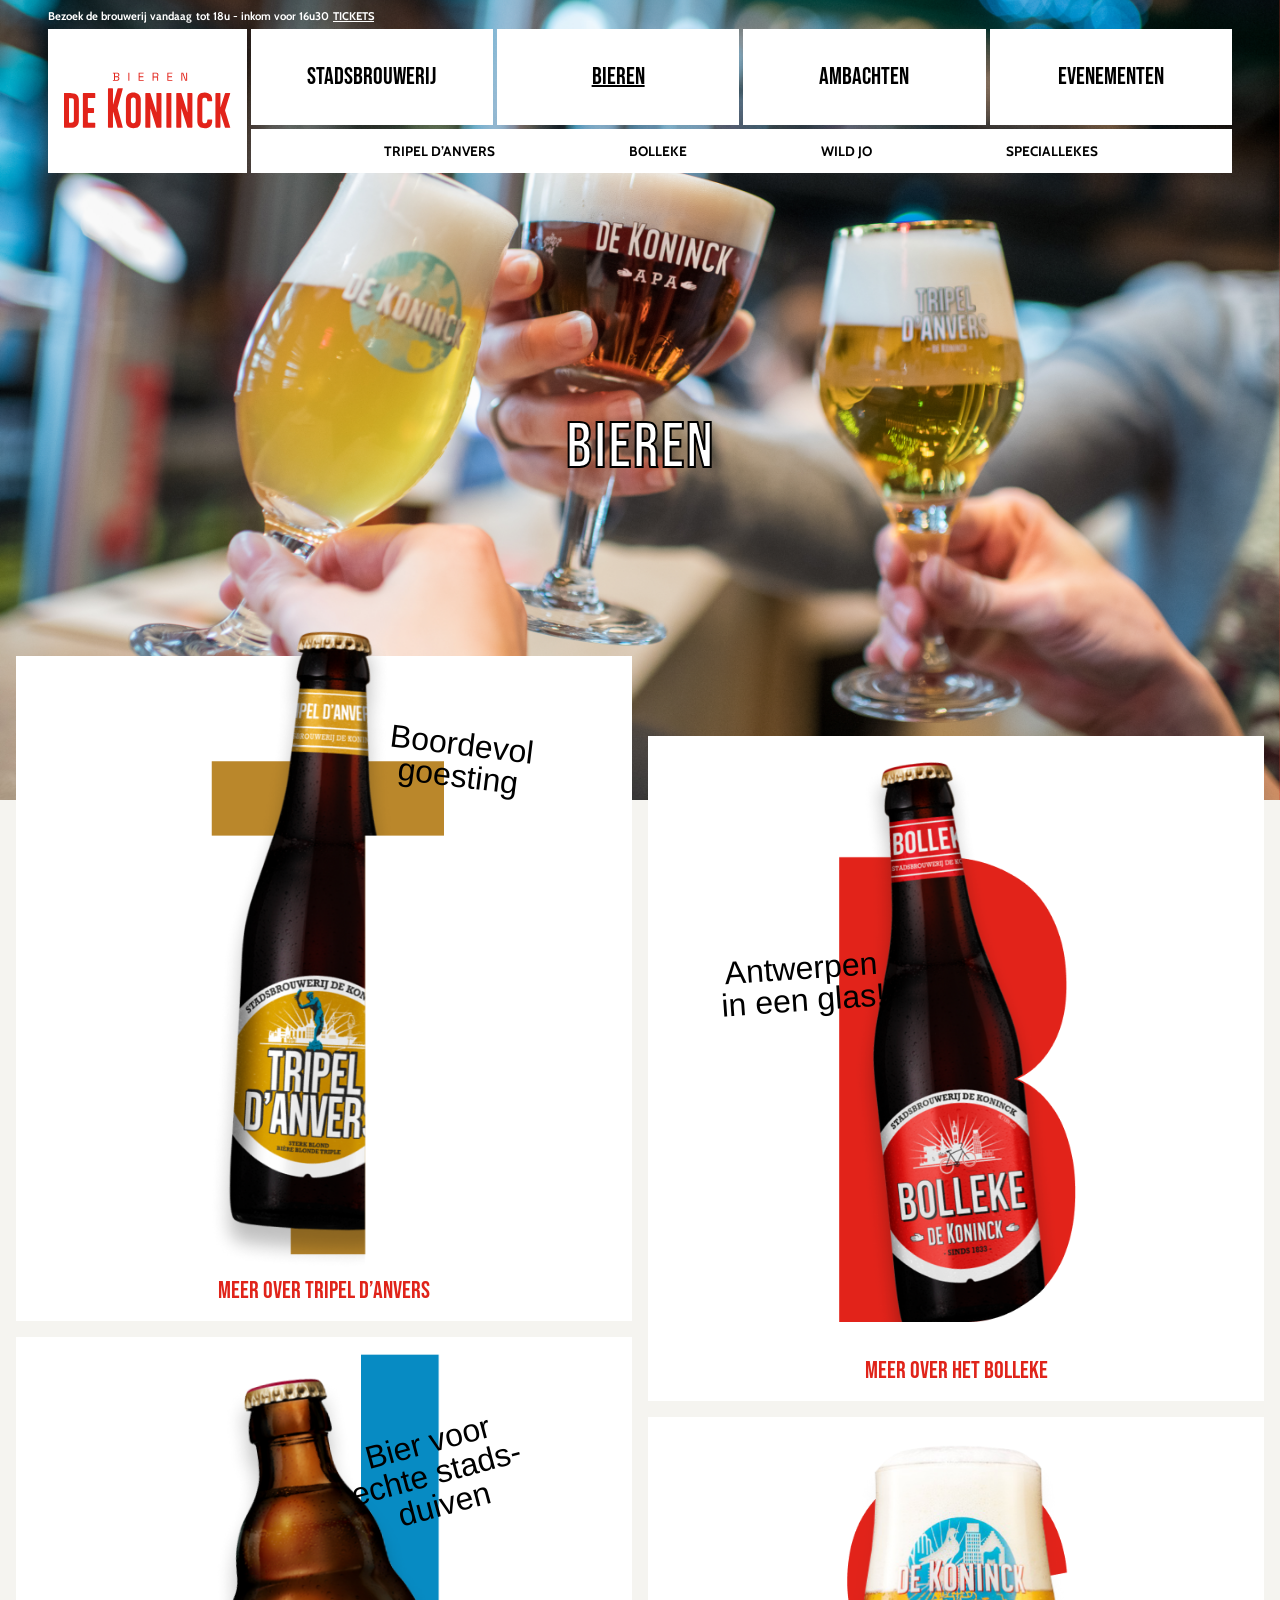
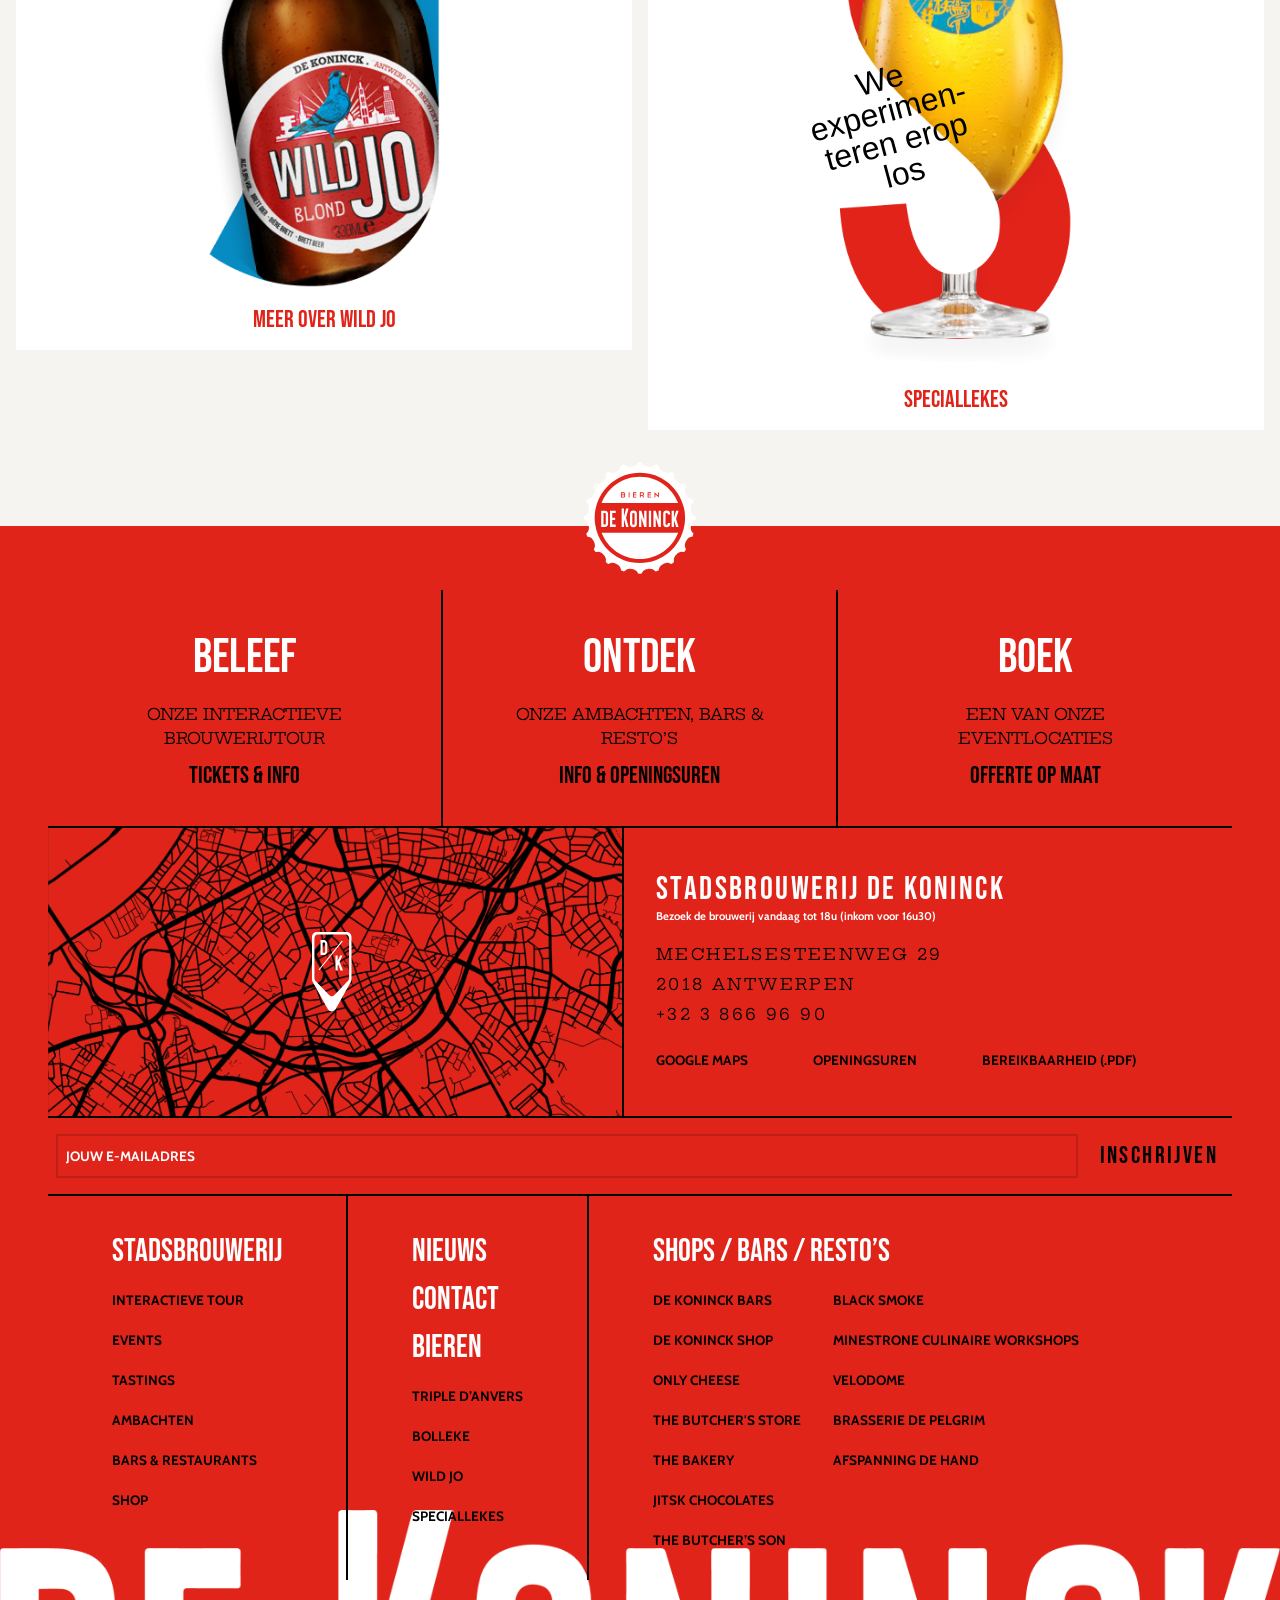
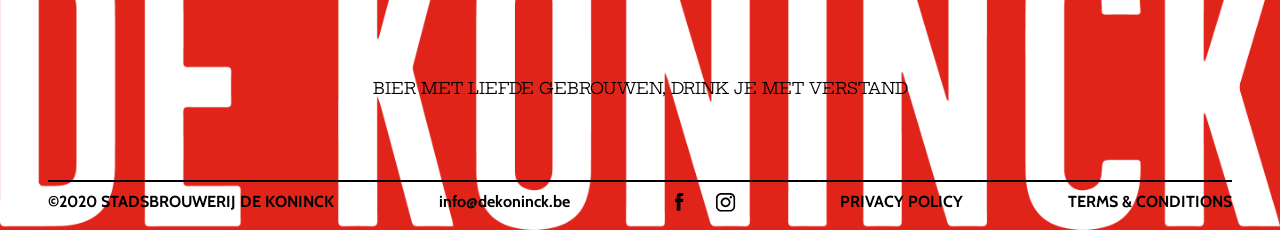
==== commit 77eb0e5b: "Added target to social media links" ====
--- a/bieren.html
+++ b/bieren.html
@@ -298,7 +298,7 @@
             <li>
               <ul class="socials">
                 <li>
-                  <a href="https://www.facebook.com/BrouwerijDeKoninck/">
+                  <a href="https://www.facebook.com/BrouwerijDeKoninck/" target="_blank">
                     <svg xmlns="http://www.w3.org/2000/svg" width="9" height="18" viewBox="0 0 9 18" fill="none">
                       <path
                         fill-rule="evenodd"
@@ -309,7 +309,7 @@
                   </a>
                 </li>
                 <li>
-                  <a href="https://www.instagram.com/dekoninck/">
+                  <a href="https://www.instagram.com/dekoninck/" target="_blank">
                     <svg xmlns="http://www.w3.org/2000/svg" width="20" height="19" viewBox="0 0 20 19" fill="none">
                       <path
                         d="M13.9551 0C16.8534 0 19.2155 2.29096 19.1084 5.10156V13.4297C19.1083 16.2404 16.746 18.5303 13.8477 18.5303H5.25977C2.36158 18.5301 0.000143174 16.2403 0 13.4297V5.10156C0.000253485 2.29105 2.3617 0.000155033 5.36719 0H13.9551ZM5.25977 1.66602C3.22056 1.66627 1.61069 3.33159 1.61035 5.20508V13.5332C1.61035 15.511 3.32766 17.073 5.25977 17.0732H13.8486C15.8881 17.073 17.498 15.407 17.498 13.5332V5.20508C17.4977 3.22752 15.7806 1.66624 13.8486 1.66602H5.25977ZM9.66211 4.47656C12.3453 4.47692 14.5991 6.66298 14.4922 9.36914C14.4922 11.9716 12.2382 14.1579 9.55469 14.1582C6.87094 14.1582 4.61621 11.9717 4.61621 9.36914C4.61659 6.66275 6.87125 4.47656 9.66211 4.47656ZM9.66211 6.24609C7.94474 6.24609 6.44181 7.59972 6.44141 9.36914C6.44141 11.0348 7.83716 12.4922 9.66211 12.4922C11.3795 12.4919 12.8818 11.0346 12.8818 9.36914C12.8814 7.70395 11.3792 6.2464 9.66211 6.24609ZM14.8145 3.12402C15.1363 3.12405 15.4582 3.22757 15.6729 3.43555C15.8875 3.64371 15.9951 3.9563 15.9951 4.26855C15.9951 4.58087 15.8876 4.89335 15.6729 5.10156C15.4582 5.30966 15.1364 5.41403 14.8145 5.41406C14.4924 5.41406 14.1698 5.30977 13.9551 5.10156C13.7405 4.89335 13.6338 4.58076 13.6338 4.26855C13.6338 3.95632 13.7404 3.64371 13.9551 3.43555C14.1698 3.22734 14.4924 3.12402 14.8145 3.12402Z"
--- a/static/css/style.css
+++ b/static/css/style.css
@@ -195,14 +195,6 @@
   accent-color: var(--color-black-primary);
 }
 
-input:required {
-  border: 2px solid var(--color-orange-border);
-}
-
-.modal__input:invalid {
-  border: 2px solid var(--color-orange-border);
-}
-
 .modal__button {
   background-image: url("../images/icons/arrow.svg");
   background-repeat: no-repeat;
@@ -417,7 +409,7 @@
 }
 
 .tertiary__item--social {
-  width: 6rem;
+  max-width: 4.5rem;
 }
 
 .tertiary__link {
@@ -695,32 +687,23 @@
   align-items: center;
 
   z-index: 1;
-}
-
-.hero__content--index {
-  position: absolute;
-  top: calc(50% - 7.25rem);
-  right: 0;
-  left: 0;
-
-  gap: 3rem;
-}
-
-.hero__content--bieren {
+
   position: absolute;
   top: 50%;
   right: 0;
   left: 0;
-
+}
+
+.hero__content--index {
+  top: calc(50% - 7.25rem);
+  gap: 3rem;
+}
+
+.hero__content--bieren {
   gap: 0;
 }
 
 .hero__content--kalender {
-  position: absolute;
-  top: 50%;
-  right: 0;
-  left: 0;
-
   gap: 1rem;
 }
 
@@ -1950,7 +1933,7 @@
 
   display: flex;
   flex-direction: column;
-  gap: 1rem;
+  gap: 1.5rem;
 }
 
 .page__links a:hover {
@@ -1985,6 +1968,11 @@
   padding-top: 0.5rem;
   border-top: 2px solid var(--color-black-primary);
   font-weight: var(--font-weight-bold);
+}
+
+.copyright__menu a:hover {
+  text-decoration: underline;
+  text-decoration-thickness: 2px;
 }
 
 .socials {
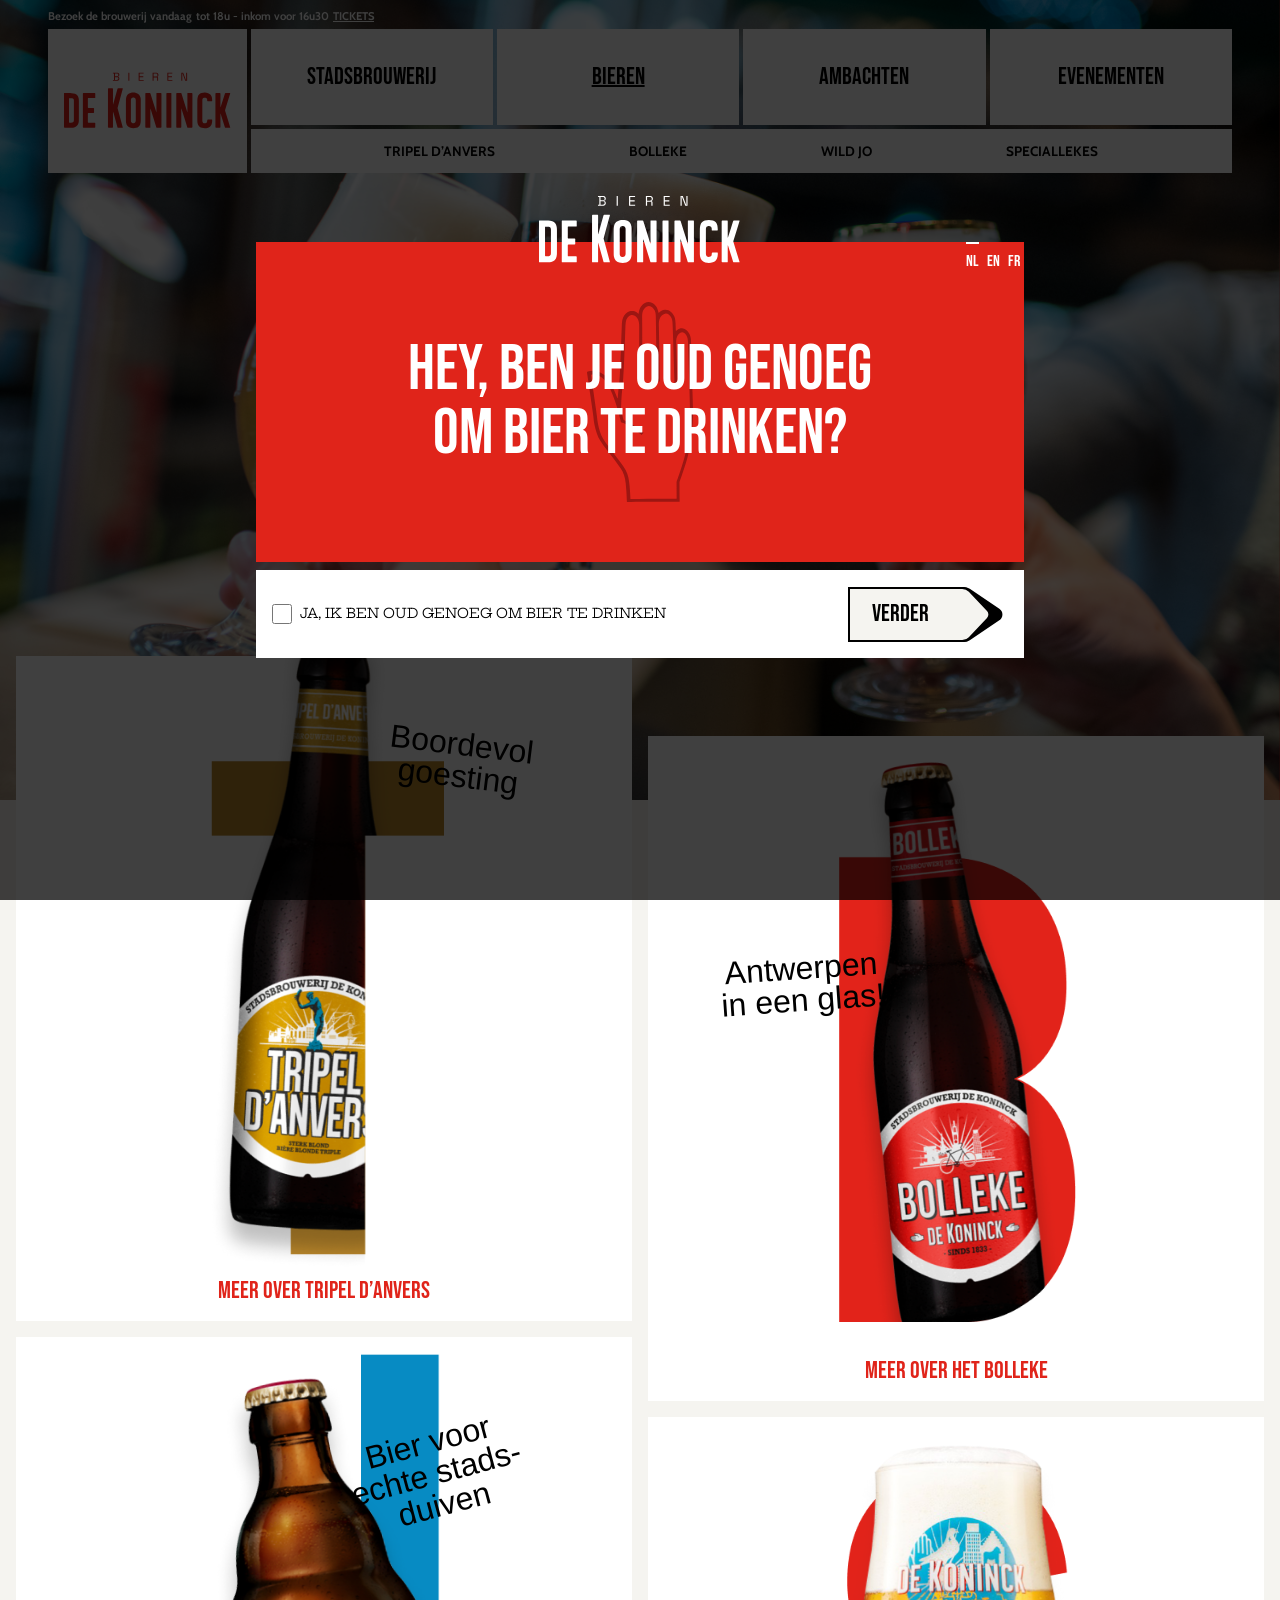
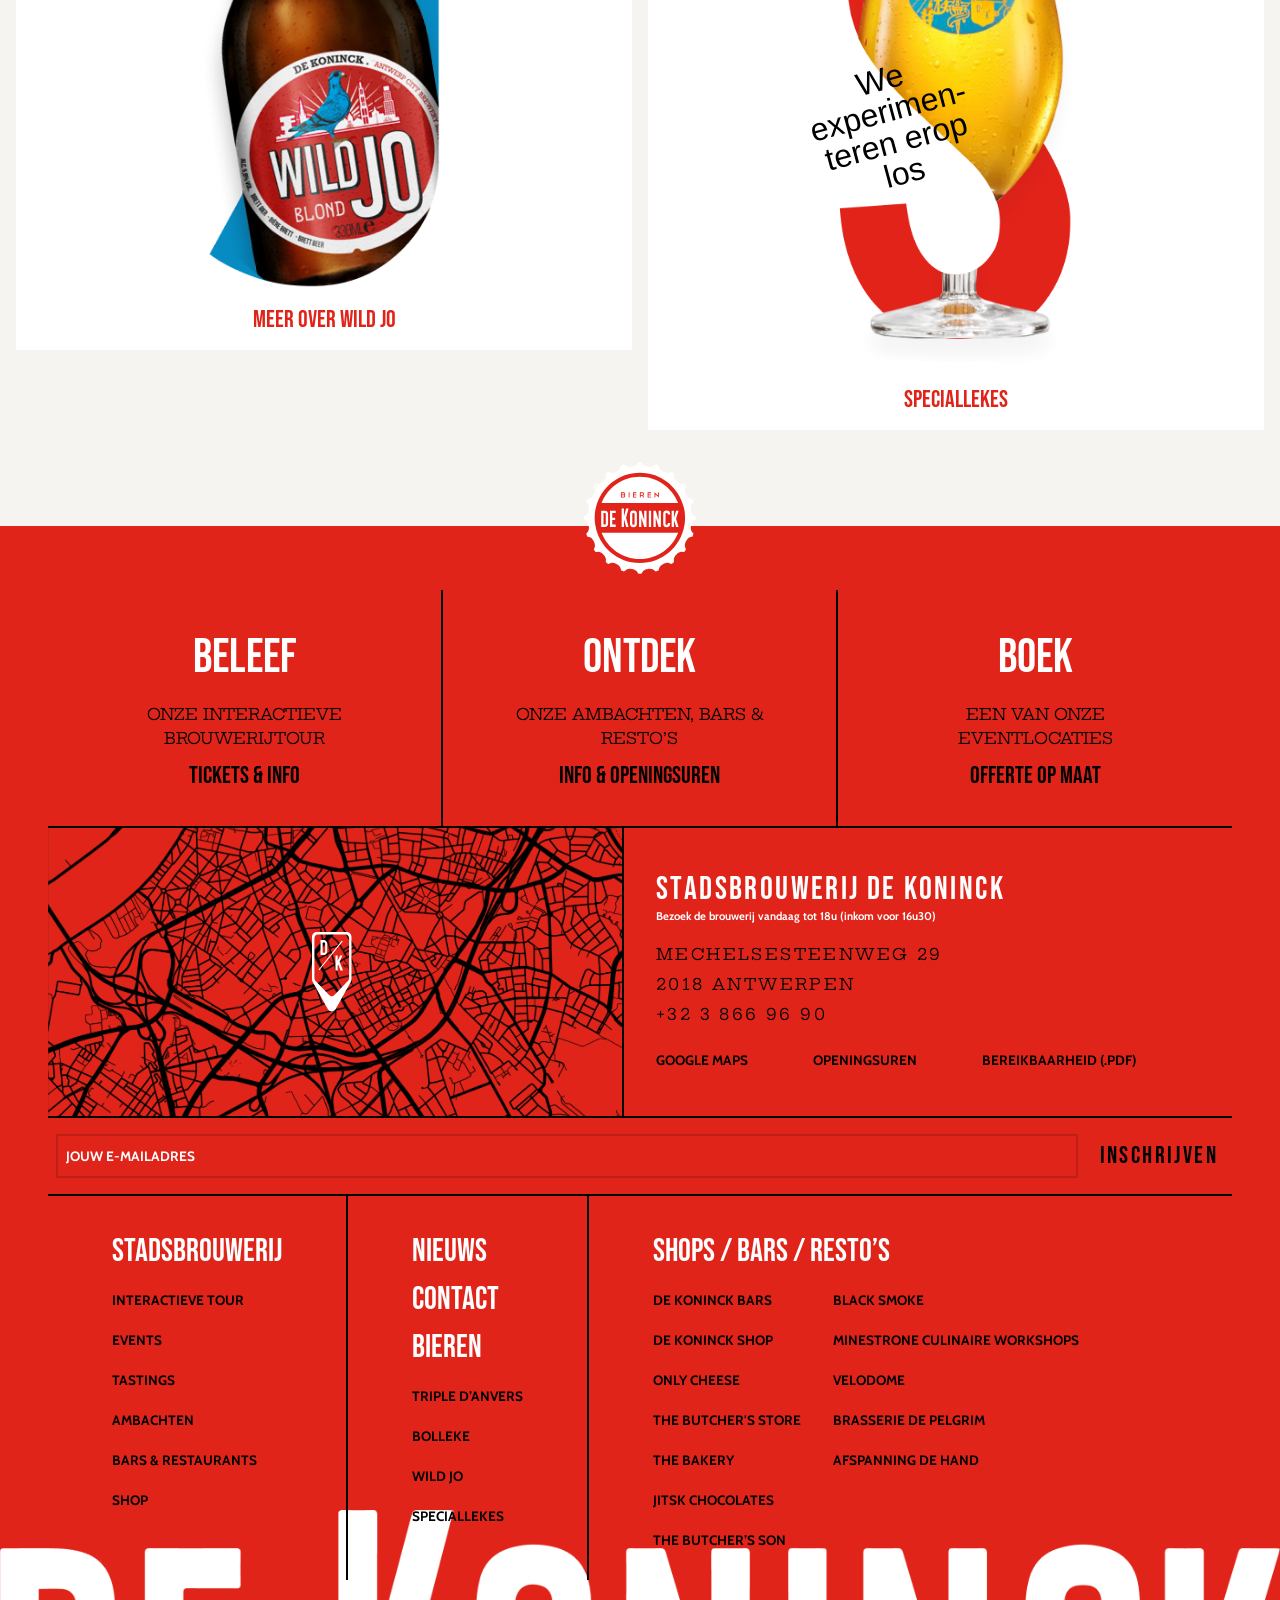
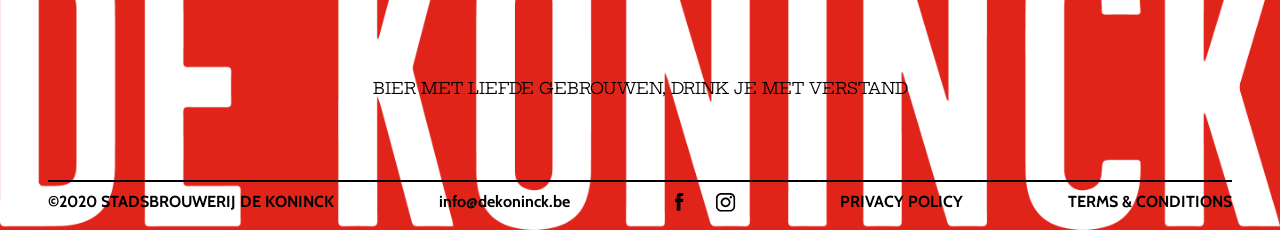
==== commit a161fdaf: "Added modal to every page" ====
--- a/bieren.html
+++ b/bieren.html
@@ -14,6 +14,83 @@
     <title>Bieren</title>
   </head>
   <body>
+    <div class="overlay">
+      <div class="modal">
+        <div class="modal__content">
+          <svg class="modal__logo" xmlns="http://www.w3.org/2000/svg" width="201" height="67" viewBox="0 0 201 67" fill="none">
+            <path
+              fill-rule="evenodd"
+              clip-rule="evenodd"
+              d="M111.52 47.5872C111.52 47.3444 111.52 47.1016 111.52 46.8588C111.517 39.7629 111.513 32.6669 111.51 25.571C111.51 24.582 111.512 24.5815 112.53 24.5815C113.911 24.5809 115.295 24.6191 116.674 24.5655C117.392 24.5382 117.579 24.769 117.577 25.4787C117.555 36.5794 117.561 47.6796 117.561 58.7803C117.561 61.0284 117.542 63.2771 117.58 65.5246C117.591 66.1835 117.37 66.3784 116.732 66.3625C115.234 66.3249 113.734 66.3317 112.236 66.3573C111.739 66.3659 111.476 66.2177 111.323 65.7201C109.159 58.7427 106.979 51.771 104.802 44.7982C104.638 44.2727 104.47 43.7483 104.168 43.253C104.168 44.1057 104.168 44.959 104.168 45.8117C104.172 52.3222 104.176 58.8328 104.179 65.3433C104.18 66.3477 104.177 66.3494 103.161 66.3505C101.756 66.3522 100.35 66.3271 98.9461 66.3619C98.3209 66.3773 98.098 66.2046 98.0991 65.5337C98.1219 54.1759 98.1185 42.8175 98.1208 31.4591C98.1208 29.4219 98.1373 27.3842 98.1054 25.3476C98.0968 24.7747 98.2587 24.5621 98.8498 24.5735C100.395 24.6026 101.941 24.5969 103.486 24.5667C104.004 24.5564 104.215 24.7605 104.364 25.2421C106.606 32.4646 108.868 39.6802 111.127 46.8976C111.201 47.1347 111.289 47.3678 111.372 47.6026C111.421 47.5975 111.471 47.5924 111.52 47.5872Z"
+              fill="#E2231A" />
+            <path
+              fill-rule="evenodd"
+              clip-rule="evenodd"
+              d="M141.49 43.2279V44.7573C141.493 51.6879 141.49 58.6185 141.509 65.5491C141.511 66.1454 141.365 66.3853 140.725 66.3682C139.227 66.3272 137.728 66.3352 136.23 66.366C135.648 66.3779 135.455 66.1761 135.455 65.5965C135.467 52.1798 135.467 38.7637 135.455 25.347C135.454 24.7719 135.634 24.5604 136.216 24.5707C137.761 24.5975 139.307 24.5929 140.851 24.569C141.329 24.5616 141.56 24.7263 141.703 25.1897C143.448 30.8236 145.211 36.4524 146.97 42.0828C147.5 43.7808 148.029 45.4794 148.562 47.1763C148.601 47.3017 148.662 47.4203 148.873 47.5297V46.7426C148.871 39.6945 148.869 32.647 148.867 25.5996C148.866 24.5781 148.864 24.5781 149.853 24.5781C151.257 24.5781 152.663 24.6106 154.067 24.5644C154.76 24.5416 154.931 24.7981 154.93 25.4565C154.913 36.8588 154.917 48.2616 154.917 59.6645C154.917 61.6076 154.899 63.5519 154.937 65.4944C154.951 66.1801 154.706 66.3808 154.041 66.3625C152.543 66.3221 151.044 66.3375 149.546 66.362C149.068 66.3699 148.829 66.1967 148.688 65.7401C147.171 60.8438 145.639 55.9515 144.111 51.0586C143.294 48.4474 142.475 45.8374 141.657 43.2268C141.601 43.2274 141.546 43.2279 141.49 43.2279Z"
+              fill="#E2231A" />
+            <path
+              fill-rule="evenodd"
+              clip-rule="evenodd"
+              d="M70.9769 18.906C70.7255 19.8699 70.5044 20.7466 70.2678 21.6192C68.4108 28.4649 66.5474 35.3089 64.7024 42.1581C64.6226 42.4545 64.6414 42.8118 64.7223 43.1111C66.731 50.5467 68.7545 57.9778 70.7723 65.4106C70.8435 65.6728 70.8834 65.9436 70.9655 66.3477C70.473 66.3477 70.0843 66.3477 69.695 66.3477C68.2671 66.3483 66.8381 66.33 65.4097 66.3597C64.8796 66.3711 64.626 66.2121 64.4778 65.6728C62.953 60.1193 61.4015 54.5732 59.8556 49.0254C59.6459 48.2724 59.4287 47.5212 59.0873 46.7904C59.0873 48.0228 59.0861 49.2551 59.0879 50.4869C59.0924 55.475 59.085 60.4636 59.1192 65.4511C59.1243 66.1642 58.9208 66.391 58.2066 66.3654C56.7799 66.3147 55.3492 66.3215 53.9219 66.362C53.2533 66.3819 53.0299 66.1625 53.0327 65.487C53.0527 60.3821 53.0396 55.2766 53.0402 50.1717C53.0419 40.1722 53.0459 30.1727 53.0493 20.1732C53.0493 19.9623 53.0664 19.7496 53.0476 19.541C52.998 18.9841 53.2528 18.8131 53.792 18.8228C55.2899 18.8508 56.7902 18.8684 58.2876 18.82C58.9642 18.7977 59.1095 19.0554 59.1078 19.671C59.0884 25.6657 59.0936 31.6609 59.0913 37.6562C59.0913 37.8637 59.0913 38.0706 59.24 38.3145C59.3461 37.9537 59.4572 37.5935 59.5581 37.231C61.1974 31.3452 62.8436 25.4605 64.4618 19.5684C64.614 19.0138 64.8483 18.8143 65.424 18.8268C67.0154 18.8604 68.6086 18.8325 70.2011 18.8354C70.4246 18.8359 70.648 18.8747 70.9769 18.906Z"
+              fill="#E2231A" />
+            <path
+              fill-rule="evenodd"
+              clip-rule="evenodd"
+              d="M86.5964 45.4748C86.5964 42.5724 86.5964 39.6705 86.5964 36.7681C86.5964 35.4343 86.6152 34.0993 86.589 32.7661C86.561 31.3656 85.9209 30.4753 84.7735 30.1538C82.3453 29.4738 80.7322 30.6799 80.7208 33.1845C80.7202 33.2552 80.7214 33.3253 80.7214 33.3954C80.7237 39.4807 80.7271 45.566 80.7288 51.6508C80.7288 53.7809 80.7123 55.911 80.7276 58.0405C80.7362 59.1885 81.0873 60.1768 82.2518 60.6522C84.6356 61.6252 86.5947 60.3165 86.5952 57.7623C86.5964 53.6663 86.5952 49.5708 86.5964 45.4748ZM74.6896 45.4743C74.6891 41.2819 74.6429 37.089 74.7164 32.8978C74.7398 31.5811 74.9473 30.2302 75.3132 28.9653C76.0223 26.5143 77.7785 25.0415 80.2181 24.4042C82.4565 23.8188 84.7222 23.8125 86.9646 24.366C90.0466 25.1264 91.7925 27.175 92.3802 30.2416C92.5295 31.0202 92.619 31.8222 92.6207 32.6139C92.6384 41.1388 92.6583 49.6643 92.6047 58.1887C92.5968 59.4786 92.3511 60.8067 91.9766 62.0453C91.2635 64.404 89.5501 65.8358 87.204 66.4788C84.9 67.1097 82.5659 67.1172 80.2551 66.5181C77.2734 65.7452 75.5543 63.7513 74.9638 60.7708C74.8014 59.9488 74.7079 59.0995 74.7022 58.2616C74.6765 53.9992 74.6908 49.7367 74.6896 45.4743Z"
+              fill="#E2231A" />
+            <path
+              fill-rule="evenodd"
+              clip-rule="evenodd"
+              d="M6.04259 30.6885V31.6113C6.04259 40.8823 6.04316 50.1528 6.04373 59.4239C6.04373 59.5641 5.99471 59.7374 6.05798 59.8383C6.17027 60.0155 6.34184 60.2658 6.50657 60.2806C7.11077 60.3336 7.72238 60.304 8.33114 60.304C11.1526 60.3028 11.9324 59.5299 11.9324 56.7283C11.9341 49.12 11.9353 41.511 11.9307 33.9027C11.9307 33.5065 11.9011 33.1053 11.8355 32.7154C11.6406 31.5657 10.9583 30.8099 9.80231 30.7113C8.59961 30.6087 7.38095 30.6885 6.04259 30.6885ZM0.0142709 45.4389C0.0142709 38.8132 0.0137009 32.1876 0.0142709 25.5619C0.0148409 24.5809 0.0165508 24.5803 0.966741 24.5803C3.72953 24.5803 6.4946 24.5074 9.2534 24.6123C10.6146 24.6636 12.0225 24.871 13.3055 25.3105C15.801 26.1649 17.1616 28.1149 17.6598 30.6491C17.857 31.6518 17.9379 32.6926 17.9408 33.7163C17.9624 41.5595 17.967 49.4027 17.9334 57.2453C17.9282 58.4047 17.8023 59.5903 17.5372 60.7172C16.8675 63.5609 15.0081 65.2971 12.1872 65.9675C11.2832 66.1824 10.3381 66.3066 9.40958 66.3232C6.55388 66.3733 3.69704 66.3374 0.841341 66.3687C0.205221 66.3756 -0.00168913 66.1829 2.08664e-05 65.5269C0.0228209 58.8311 0.0137009 52.1347 0.0142709 45.4389Z"
+              fill="#E2231A" />
+            <path
+              fill-rule="evenodd"
+              clip-rule="evenodd"
+              d="M200.63 66.3527H198.52C197.373 66.3527 196.225 66.3237 195.078 66.3653C194.508 66.3858 194.256 66.1852 194.086 65.6408C192.461 60.4356 190.81 55.2383 189.165 50.0393C189.081 49.7743 188.987 49.5127 188.779 49.247C188.762 49.4346 188.727 49.6215 188.728 49.8091C188.731 55.0303 188.729 60.2515 188.755 65.4727C188.758 66.1276 188.585 66.3886 187.884 66.3658C186.411 66.318 184.935 66.3362 183.46 66.3636C182.893 66.3744 182.675 66.1937 182.676 65.6003C182.689 52.1848 182.692 38.7682 182.678 25.3526C182.677 24.7091 182.919 24.5586 183.506 24.5706C184.98 24.6014 186.456 24.6128 187.93 24.566C188.611 24.5449 188.751 24.8157 188.748 25.4302C188.726 30.604 188.731 35.7785 188.727 40.953C188.727 41.1764 188.727 41.3993 188.881 41.6552C189.017 41.2722 189.164 40.8925 189.287 40.5049C190.896 35.4171 192.508 30.3299 194.098 25.2358C194.248 24.7541 194.466 24.5586 194.983 24.5677C196.621 24.5974 198.261 24.5774 199.899 24.5831C200.101 24.5837 200.302 24.623 200.591 24.6532C200.517 24.9656 200.473 25.2101 200.401 25.4461C198.412 31.8877 196.414 38.3258 194.446 44.7731C194.32 45.1864 194.315 45.7045 194.441 46.1177C196.366 52.4305 198.322 58.7341 200.269 65.0412C200.383 65.4139 200.476 65.7936 200.63 66.3527Z"
+              fill="#E2231A" />
+            <path
+              fill-rule="evenodd"
+              clip-rule="evenodd"
+              d="M160.844 45.4548C160.844 41.2408 160.808 37.0256 160.866 32.8127C160.882 31.6323 161.058 30.4261 161.36 29.2844C161.984 26.9246 163.502 25.3064 165.853 24.5734C168.543 23.7343 171.257 23.7383 173.933 24.6241C176.333 25.4176 177.826 27.1418 178.364 29.5637C178.68 30.987 178.667 32.4833 178.796 33.9476C178.83 34.3301 178.641 34.4999 178.256 34.4982C176.617 34.4925 174.979 34.4897 173.34 34.4988C172.921 34.5011 172.761 34.3238 172.755 33.9094C172.746 33.2796 172.753 32.6395 172.645 32.0227C172.461 30.9739 171.811 30.2802 170.745 30.1297C170.109 30.0397 169.434 30.0437 168.801 30.152C167.805 30.323 167.195 30.9859 167.006 31.9817C166.924 32.4149 166.899 32.8646 166.899 33.3069C166.893 41.4773 166.893 49.6477 166.895 57.8186C166.895 60.3648 169.03 61.6946 171.351 60.6042C172.377 60.1214 172.695 59.2203 172.753 58.1908C172.855 56.4096 172.842 56.4056 174.669 56.3999C175.817 56.3965 176.964 56.4056 178.111 56.4073C178.454 56.4079 178.783 56.4147 178.796 56.8924C178.852 58.8007 178.75 60.6886 178.005 62.4801C177.202 64.4118 175.787 65.7126 173.803 66.3407C171.307 67.1313 168.772 67.1564 166.254 66.4684C163.267 65.6527 161.638 63.5762 161.093 60.6082C160.921 59.6706 160.861 58.7016 160.855 57.7457C160.83 53.6491 160.844 49.5519 160.844 45.4548Z"
+              fill="#E2231A" />
+            <path
+              fill-rule="evenodd"
+              clip-rule="evenodd"
+              d="M22.7801 45.4478C22.7801 38.7748 22.7881 32.1018 22.7676 25.4294C22.7659 24.8075 22.9095 24.5653 23.5759 24.5687C28.0481 24.5921 32.5197 24.5887 36.9919 24.5681C37.5893 24.5653 37.7586 24.7842 37.7483 25.3479C37.7215 26.8692 37.717 28.3923 37.7489 29.913C37.7609 30.4847 37.5454 30.6181 37.0102 30.6124C34.529 30.5868 32.0466 30.6113 29.5648 30.5868C29.0148 30.5811 28.7805 30.6991 28.7857 31.3141C28.813 34.7791 28.8142 38.2447 28.7885 41.7098C28.7834 42.3305 29.0285 42.4445 29.5757 42.4376C31.5422 42.4126 33.5092 42.4462 35.4757 42.4177C36.0919 42.4086 36.288 42.6149 36.272 43.2305C36.2333 44.7279 36.2361 46.2276 36.2715 47.7255C36.2851 48.3206 36.0674 48.4882 35.498 48.4808C33.532 48.4534 31.565 48.4865 29.5985 48.4563C29.0011 48.4472 28.7765 48.613 28.7817 49.2457C28.809 52.664 28.8113 56.0823 28.7845 59.5006C28.7794 60.1498 28.984 60.3305 29.6236 60.3208C32.0814 60.2843 34.5404 60.3197 36.9988 60.2895C37.5899 60.2821 37.7654 60.4787 37.7535 61.0538C37.7215 62.5752 37.729 64.0976 37.7518 65.6195C37.7603 66.1536 37.5916 66.3651 37.029 66.3628C32.5334 66.3469 28.0378 66.344 23.5428 66.3674C22.8987 66.3708 22.7676 66.1234 22.7687 65.5369C22.7858 58.8405 22.7801 52.1442 22.7801 45.4478Z"
+              fill="#E2231A" />
+            <path
+              fill-rule="evenodd"
+              clip-rule="evenodd"
+              d="M123.52 45.4361C123.52 38.7409 123.525 32.0457 123.509 25.3505C123.508 24.7873 123.647 24.5525 124.251 24.5673C125.701 24.6026 127.153 24.577 128.604 24.5827C129.538 24.5867 129.538 24.5924 129.538 25.5112C129.538 38.6206 129.54 51.7306 129.534 64.8401C129.534 66.5193 129.806 66.3443 127.99 66.3517C126.773 66.3568 125.555 66.3232 124.339 66.3654C123.69 66.3882 123.506 66.1693 123.508 65.5218C123.529 58.8271 123.521 52.1313 123.52 45.4361Z"
+              fill="#E2231A" />
+            <path d="M141.534 9.74855V0H143.804L147.202 9.01045H147.383V0H148.539V9.74855H146.269L142.885 0.724179H142.69V9.74855H141.534Z" fill="#E2231A" />
+            <path d="M124.687 9.74855V0H130.689V1.05841H125.856V4.31722H130.299V5.37563H125.856V8.69014H130.758V9.74855H124.687Z" fill="#E2231A" />
+            <path
+              d="M106.901 9.74855V0H110.842C111.446 0 111.975 0.10677 112.43 0.32031C112.894 0.524565 113.256 0.821664 113.516 1.21161C113.776 1.59226 113.906 2.05184 113.906 2.59033V2.74352C113.906 3.38414 113.753 3.89014 113.446 4.26151C113.14 4.63288 112.778 4.88356 112.36 5.01354V5.20851C112.694 5.2178 112.968 5.32921 113.182 5.54275C113.405 5.747 113.516 6.05803 113.516 6.47582V9.74855H112.36V6.61509C112.36 6.33656 112.281 6.12302 112.123 5.97447C111.975 5.82592 111.747 5.75165 111.441 5.75165H108.071V9.74855H106.901ZM108.071 4.69323H110.731C111.371 4.69323 111.863 4.54004 112.207 4.23366C112.56 3.91799 112.736 3.48163 112.736 2.92457V2.82708C112.736 2.27002 112.564 1.8383 112.221 1.53192C111.877 1.21625 111.381 1.05841 110.731 1.05841H108.071V4.69323Z"
+              fill="#E2231A" />
+            <path d="M90.0537 9.74855V0H96.056V1.05841H91.2235V4.31722H95.6661V5.37563H91.2235V8.69014H96.1257V9.74855H90.0537Z" fill="#E2231A" />
+            <path d="M77.6538 9.74855V0H78.8236V9.74855H77.6538Z" fill="#E2231A" />
+            <path
+              d="M58.9868 9.74855V8.70406H60.3516V1.04449H58.9868V0H63.875C64.4414 0 64.9427 0.102128 65.3791 0.306383C65.8247 0.510639 66.1682 0.798453 66.4096 1.16983C66.6603 1.53192 66.7857 1.95899 66.7857 2.45106V2.56248C66.7857 3.01741 66.6975 3.39342 66.5211 3.69052C66.3447 3.97834 66.1358 4.2058 65.8944 4.37292C65.653 4.53076 65.4162 4.64681 65.1841 4.72108V4.91606C65.4162 4.97176 65.6576 5.08317 65.9083 5.25029C66.159 5.40812 66.3679 5.63559 66.535 5.93269C66.7114 6.22979 66.7996 6.6058 66.7996 7.06074V7.2C66.7996 7.72921 66.6696 8.18878 66.4096 8.57872C66.159 8.95938 65.8108 9.25184 65.3652 9.45609C64.9288 9.65107 64.4274 9.74855 63.8611 9.74855H58.9868ZM61.5214 8.69014H63.7358C64.3485 8.69014 64.8174 8.54623 65.1423 8.25842C65.4673 7.9706 65.6298 7.58066 65.6298 7.08859V6.96325C65.6298 6.47118 65.4673 6.08124 65.1423 5.79343C64.8174 5.50561 64.3485 5.3617 63.7358 5.3617H61.5214V8.69014ZM61.5214 4.30329H63.7775C64.3346 4.30329 64.7802 4.16402 65.1145 3.88549C65.4487 3.59768 65.6158 3.22166 65.6158 2.75745V2.61818C65.6158 2.14468 65.4487 1.76867 65.1145 1.49014C64.7895 1.20232 64.3439 1.05841 63.7775 1.05841H61.5214V4.30329Z"
+              fill="#E2231A" />
+          </svg>
+          <ul class="modal__languages">
+            <li class="languages__item">nl</li>
+            <li class="languages__item">en</li>
+            <li class="languages__item">fr</li>
+          </ul>
+          <h1 class="modal__title">HEY, BEN JE OUD GENOEG OM BIER TE DRINKEN?</h1>
+        </div>
+        <form class="modal__form">
+          <div class="modal__item">
+            <input class="modal__input" type="checkbox" id="age" data-status="false" required />
+            <label class="modal__label" for="age">ja, ik ben oud genoeg om bier te drinken</label>
+          </div>
+          <button class="modal__button" type="submit">VERDER</button>
+        </form>
+      </div>
+    </div>
+
     <header>
       <div class="top">
         <p class="top__text">Bezoek de brouwerij vandaag<span>tot 18u - inkom voor 16u30</span><a href="#">Tickets</a></p>
@@ -328,5 +405,6 @@
 
     <!-- Javascript -->
     <script src="static/js/navigation.js"></script>
+    <script src="static/js/modal.js"></script>
   </body>
 </html>
